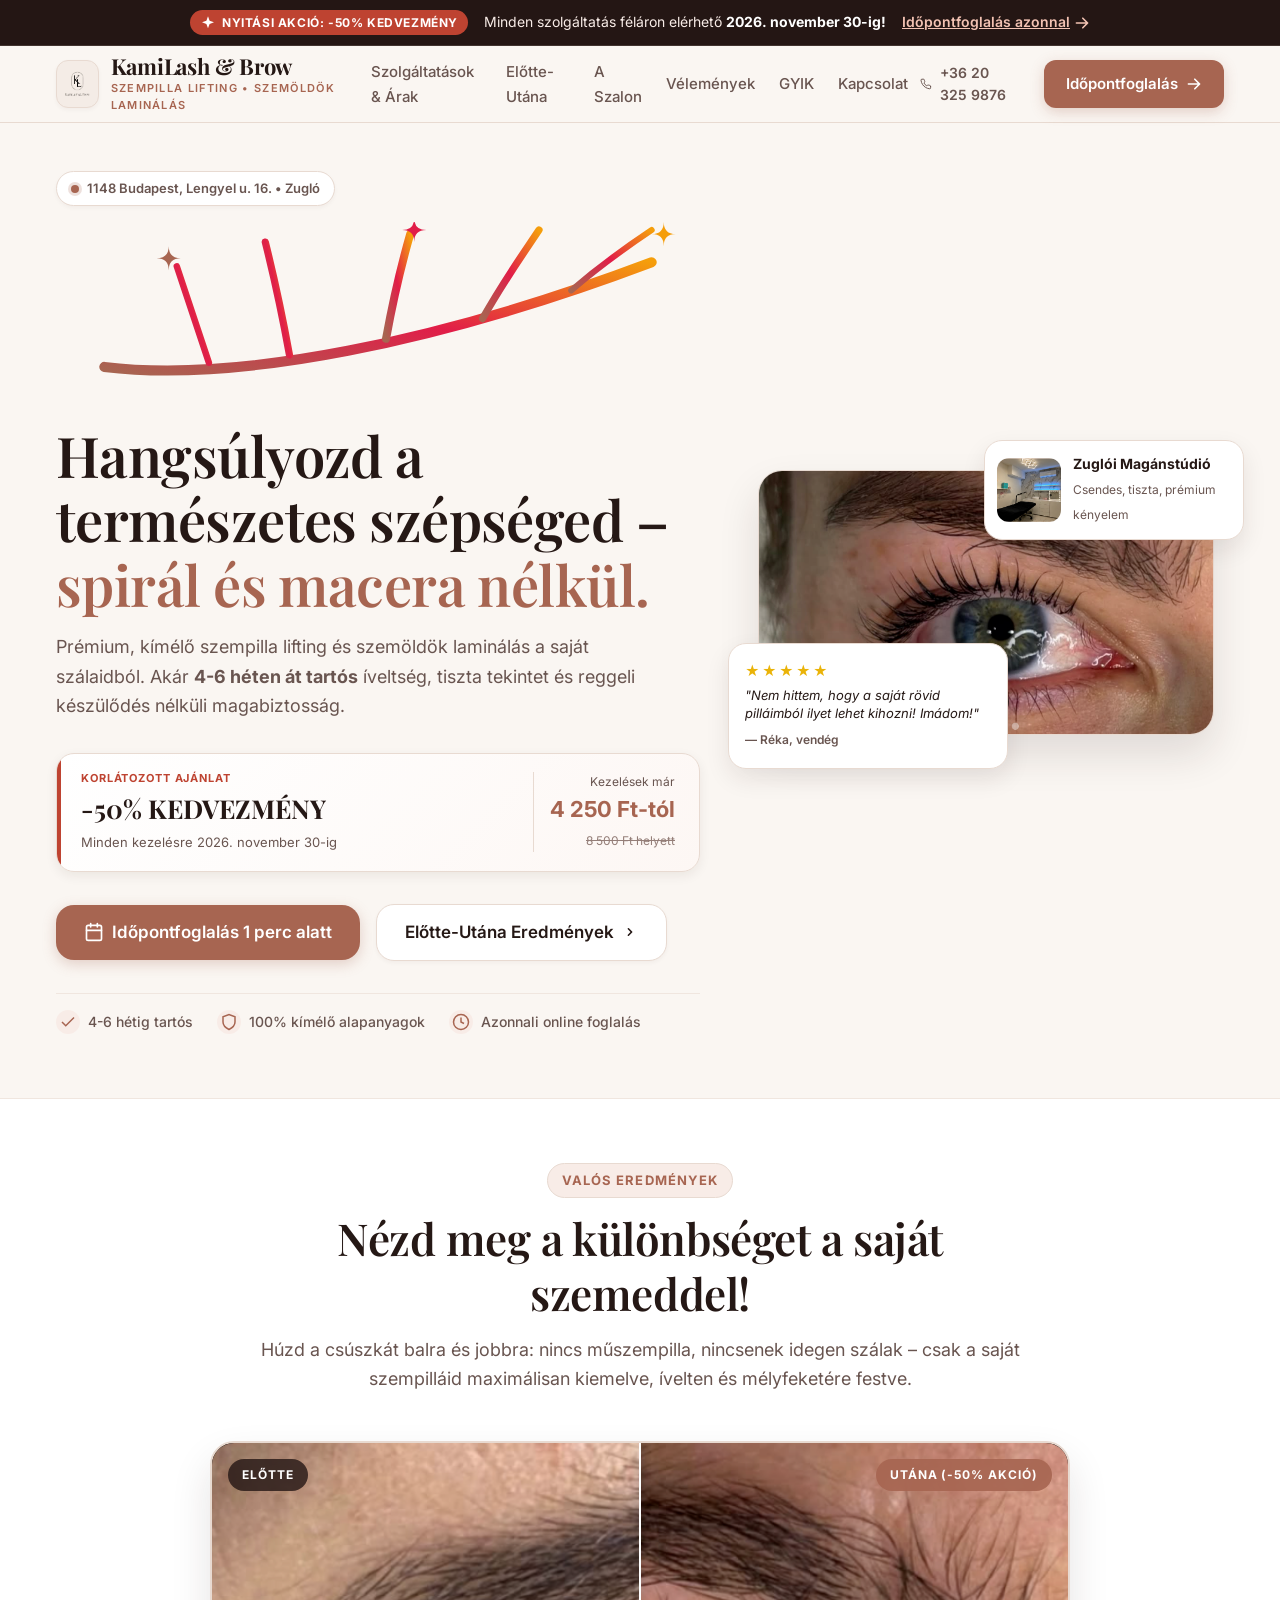
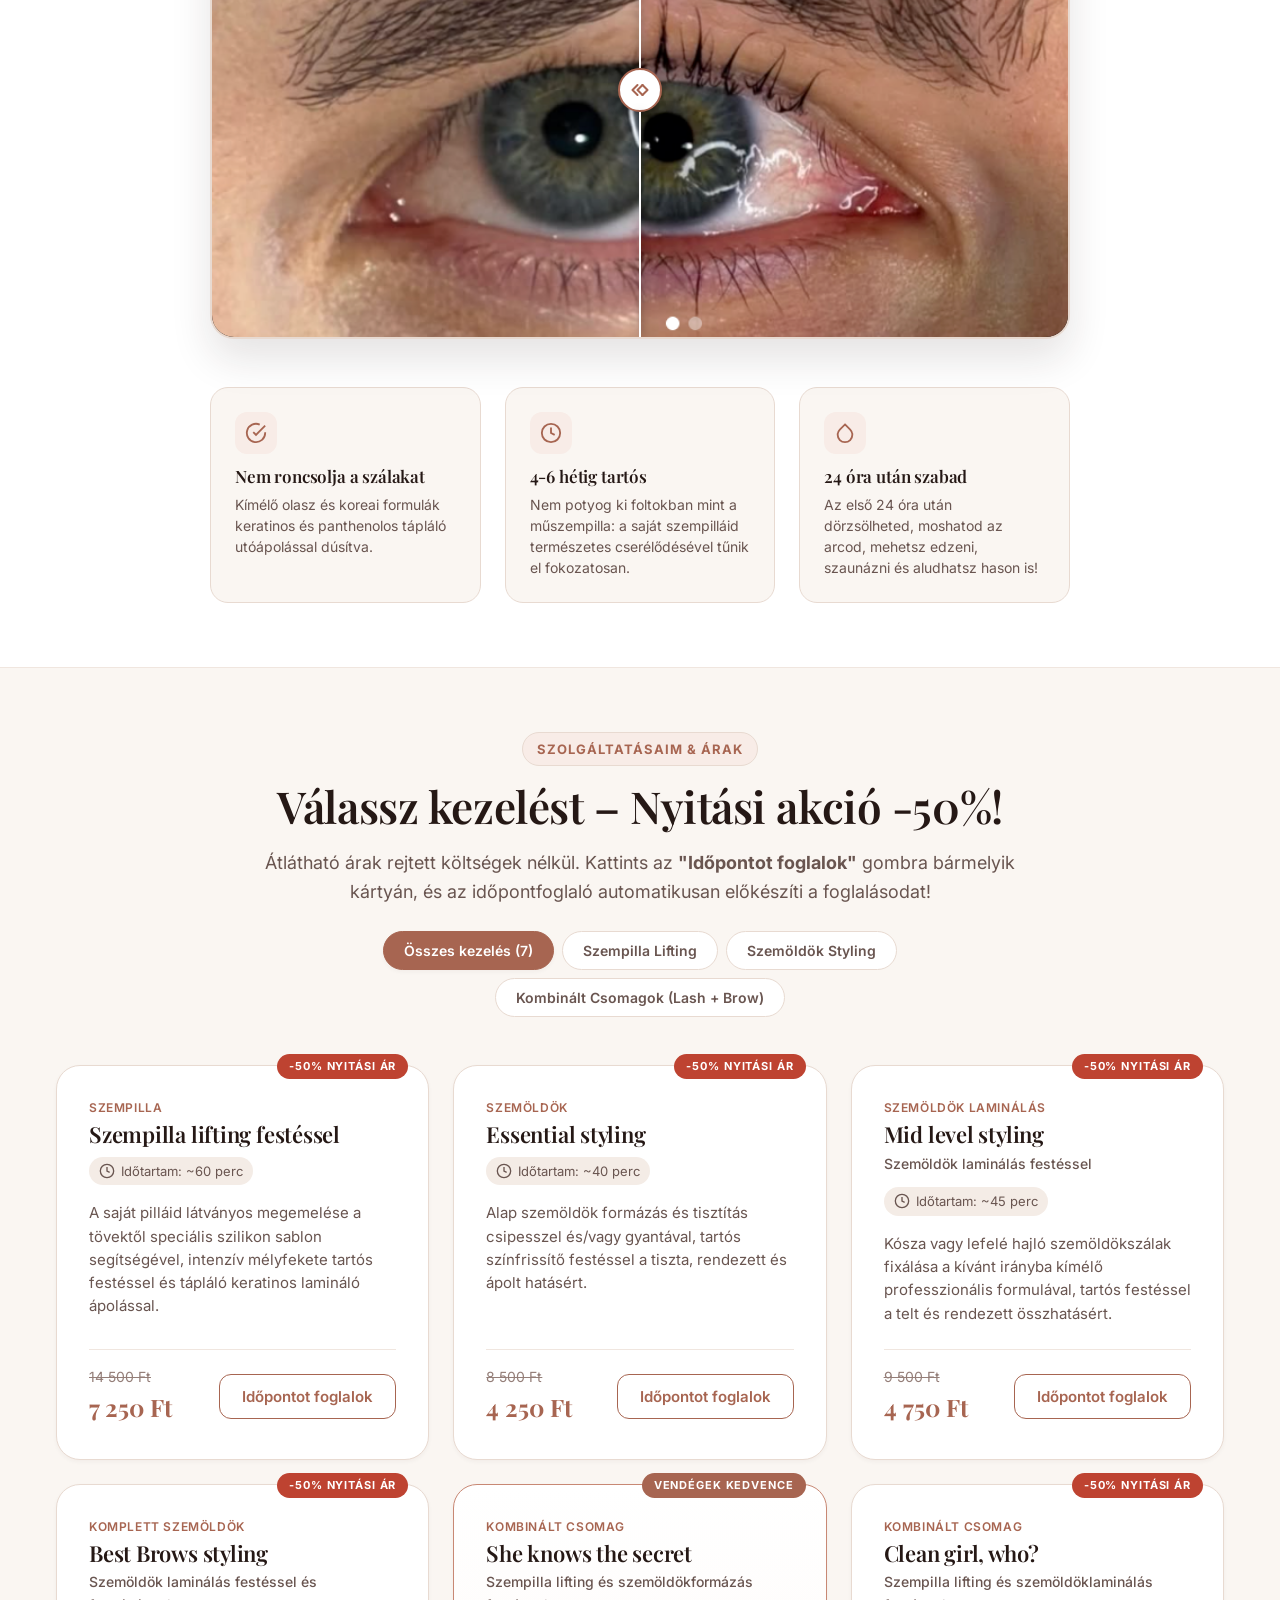
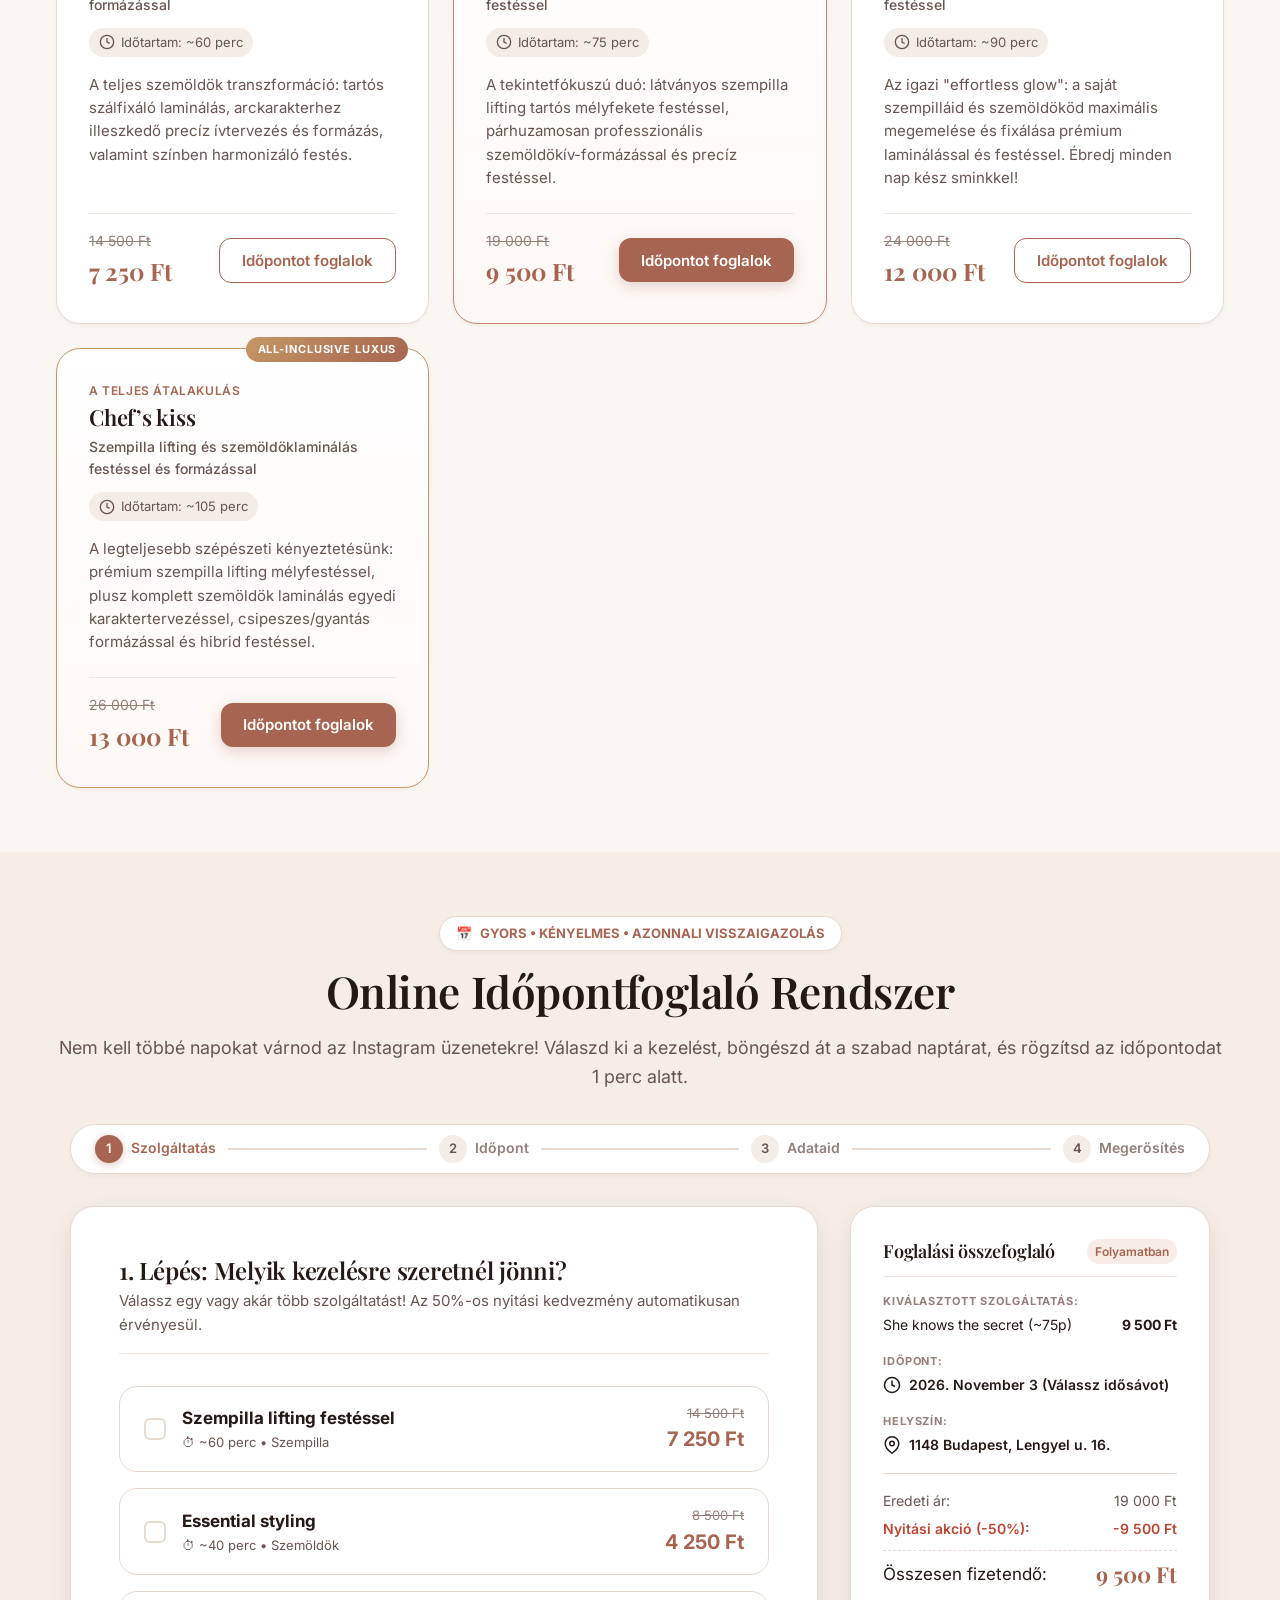
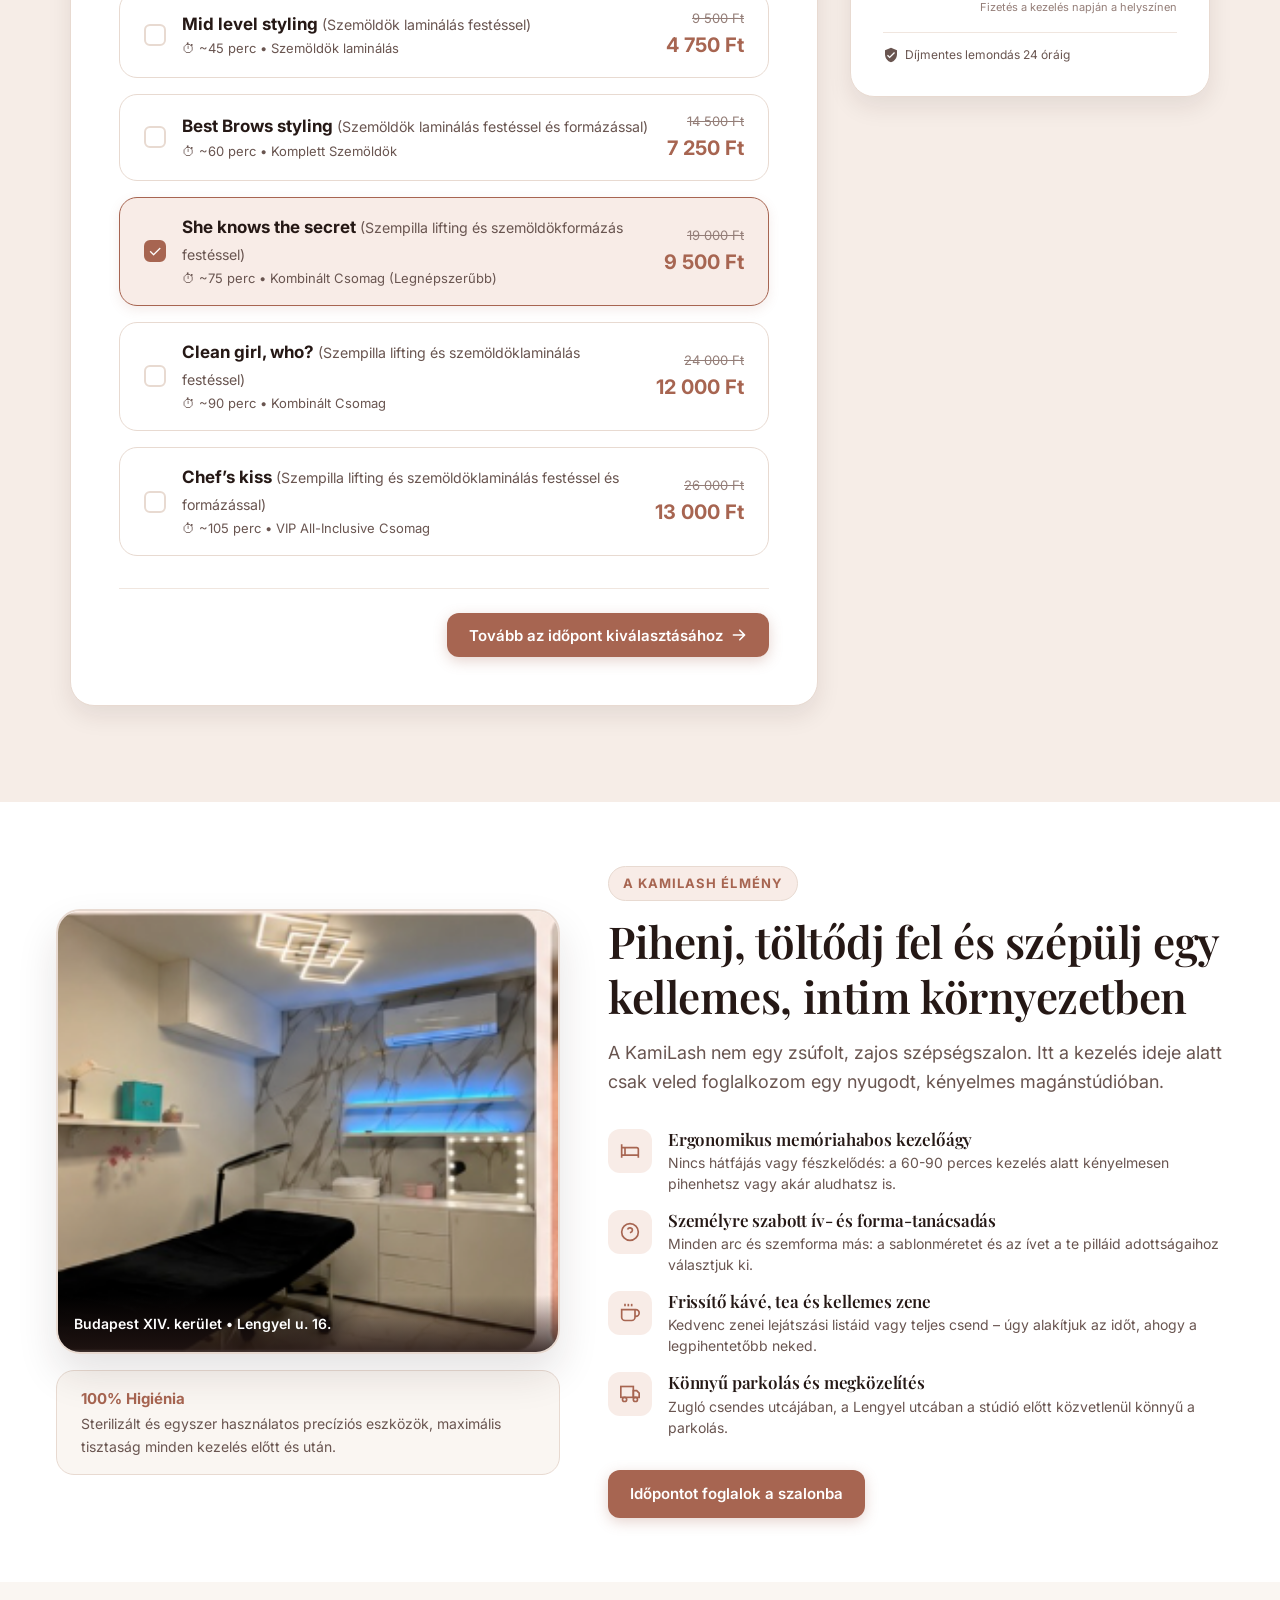
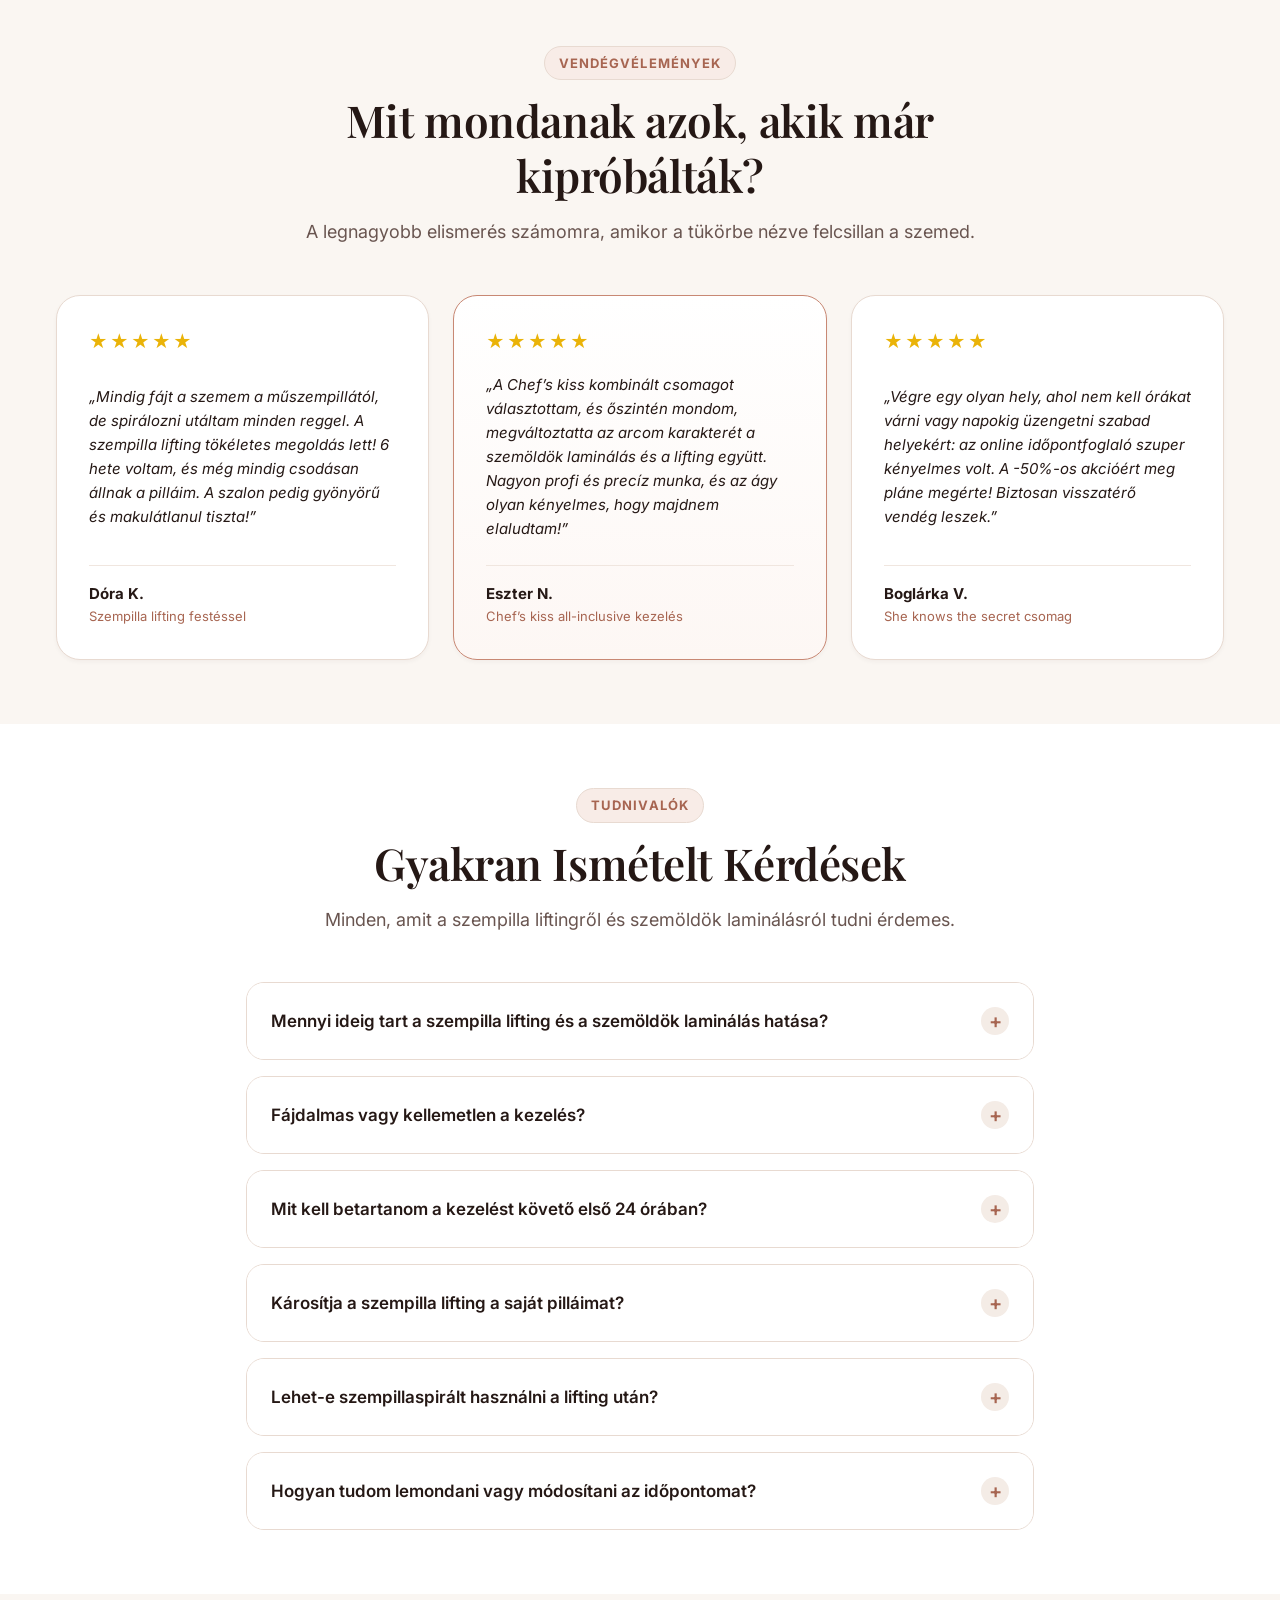
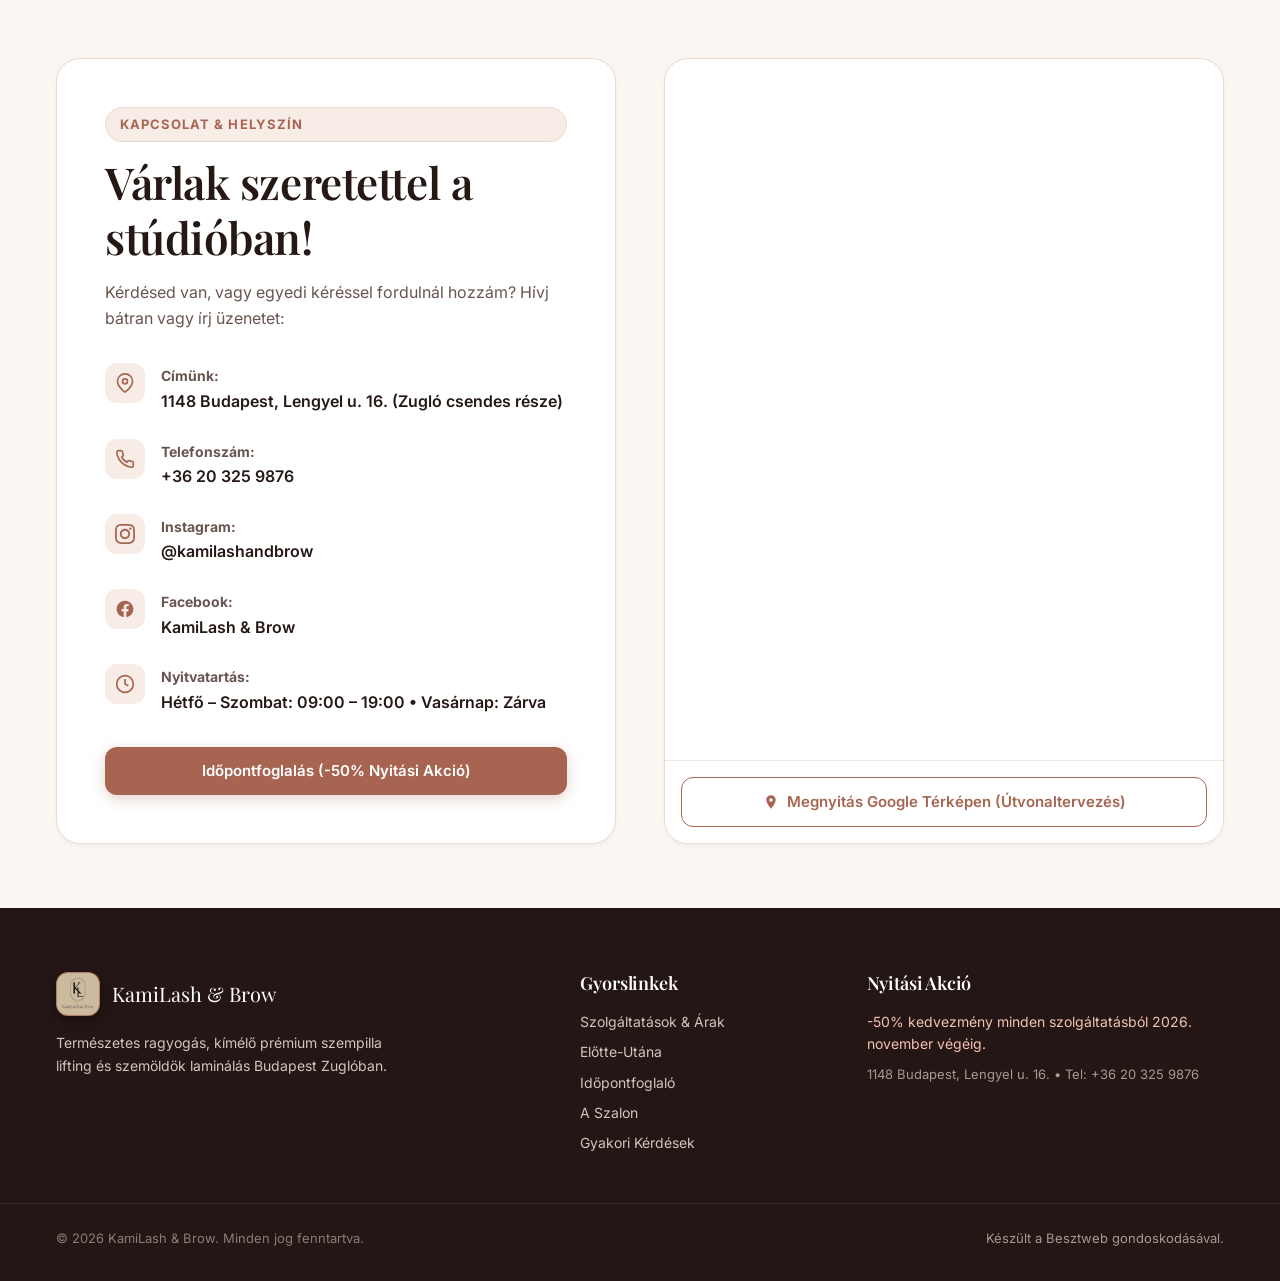
==== index.html @ 59b9cde0 "feat: add animated luxury hero graphic flourish and ambient mesh" ====
<!DOCTYPE html>
<html lang="hu">
<head>
  <meta charset="UTF-8">
  <meta name="viewport" content="width=device-width, initial-scale=1.0">
  <title>KamiLash & Brow | Prémium Szempilla Lifting & Szemöldök Laminálás Budapest Zugló</title>
  <meta name="description" content="Professzionális szempilla lifting és szemöldök laminálás Budapest 14. kerületében. Természetes ragyogás, 4-6 hétig tartós íveltség spirál nélkül. -50% Nyitási Akció november végéig! Foglalj időpontot online 1 perc alatt!">
  <meta name="keywords" content="szempilla lifting, szemöldök laminálás, szempilla festés, KamiLash, Budapest Zugló, 14 kerület szempilla, szempillás időpontfoglalás">
  <meta name="author" content="KamiLash & Brow">

  <!-- Open Graph / Facebook -->
  <meta property="og:type" content="website">
  <meta property="og:title" content="KamiLash & Brow | Prémium Szempilla Lifting & Szemöldök Laminálás">
  <meta property="og:description" content="Nyitási akció: -50% minden szolgáltatásból! Foglalj időpontot online egyszerűen, azonnali visszaigazolással.">
  <meta property="og:image" content="assets/images/logo.png">

  <!-- Favicon / Brand Icon -->
  <link rel="icon" type="image/png" href="assets/images/logo-transparent.png">
  <link rel="apple-touch-icon" href="assets/images/logo.png">

  <!-- Fonts: Playfair Display + Inter -->
  <link rel="preconnect" href="https://fonts.googleapis.com">
  <link rel="preconnect" href="https://fonts.gstatic.com" crossorigin>
  <link href="https://fonts.googleapis.com/css2?family=Inter:wght@300;400;500;600;700&family=Playfair+Display:ital,wght@0,400;0,500;0,600;0,700;1,400&display=swap" rel="stylesheet">

  <link rel="stylesheet" href="styles.css">

  <!-- Schema.org Structured Data for Local Beauty Business -->
  <script type="application/ld+json">
  {
    "@context": "https://schema.org",
    "@type": "BeautySalon",
    "name": "KamiLash & Brow",
    "image": "assets/images/flyer.png",
    "description": "Prémium szempilla lifting és szemöldök laminálás Budapest 14. kerületében.",
    "telephone": "+36203259876",
    "address": {
      "@type": "PostalAddress",
      "streetAddress": "Lengyel u. 16.",
      "addressLocality": "Budapest",
      "postalCode": "1148",
      "addressCountry": "HU"
    },
    "geo": {
      "@type": "GeoCoordinates",
      "latitude": 47.5085,
      "longitude": 19.1232
    },
    "openingHoursSpecification": [
      {
        "@type": "OpeningHoursSpecification",
        "dayOfWeek": ["Monday", "Tuesday", "Wednesday", "Thursday", "Friday", "Saturday"],
        "opens": "09:00",
        "closes": "19:00"
      }
    ],
    "priceRange": "4 250 Ft - 13 000 Ft"
  }
  </script>
</head>
<body>

  <!-- 1. Felső Figyelemfelkeltő Sáv (Announcement Bar) -->
  <aside class="announcement-bar" aria-label="Különleges ajánlat">
    <div class="container announcement-inner">
      <div class="announcement-badge">
        <svg class="sparkle-icon" viewBox="0 0 24 24" width="16" height="16" fill="currentColor" aria-hidden="true">
          <path d="M12 2L14.4 8.6L21 11L14.4 13.4L12 20L9.6 13.4L3 11L9.6 8.6L12 2Z" />
        </svg>
        <span>NYITÁSI AKCIÓ: -50% KEDVEZMÉNY</span>
      </div>
      <p class="announcement-text">
        Minden szolgáltatás féláron elérhető <strong>2026. november 30-ig!</strong>
      </p>
      <a href="#idopontfoglalas" class="announcement-link">
        Időpontfoglalás azonnal
        <svg class="arrow-icon" viewBox="0 0 20 20" width="16" height="16" fill="currentColor" aria-hidden="true">
          <path fill-rule="evenodd" d="M10.293 3.293a1 1 0 011.414 0l6 6a1 1 0 010 1.414l-6 6a1 1 0 01-1.414-1.414L14.586 11H3a1 1 0 110-2h11.586l-4.293-4.293a1 1 0 010-1.414z" clip-rule="evenodd"/>
        </svg>
      </a>
    </div>
  </aside>

  <!-- 2. Fejléc & Fő Navigáció -->
  <header class="site-header" id="header">
    <div class="container header-inner">
      <a href="#" class="brand-logo" aria-label="KamiLash & Brow Kezdőlap">
        <div class="logo-badge-frame" aria-hidden="true">
          <img src="assets/images/logo-transparent.png" alt="KamiLash & Brow embléma" class="brand-logo-img" width="48" height="48">
        </div>
        <div class="logo-text">
          <span class="brand-name">KamiLash & Brow</span>
          <span class="brand-tagline">SZEMPILLA LIFTING &bull; SZEMÖLDÖK LAMINÁLÁS</span>
        </div>
      </a>

      <!-- Asztali Navigáció -->
      <nav class="desktop-nav" aria-label="Fő navigáció">
        <ul class="nav-list">
          <li><a href="#szolgaltatasok" class="nav-link">Szolgáltatások & Árak</a></li>
          <li><a href="#elotte-utana" class="nav-link">Előtte-Utána</a></li>
          <li><a href="#elmenye" class="nav-link">A Szalon</a></li>
          <li><a href="#velemenyek" class="nav-link">Vélemények</a></li>
          <li><a href="#gyik" class="nav-link">GYIK</a></li>
          <li><a href="#kapcsolat" class="nav-link">Kapcsolat</a></li>
        </ul>
      </nav>

      <!-- Fejléc Gombok -->
      <div class="header-actions">
        <a href="tel:+36203259876" class="phone-quicklink" aria-label="Telefonos hívás: +36 20 325 9876">
          <svg viewBox="0 0 24 24" width="18" height="18" fill="none" stroke="currentColor" stroke-width="2" stroke-linecap="round" stroke-linejoin="round" aria-hidden="true">
            <path d="M22 16.92v3a2 2 0 0 1-2.18 2 19.79 19.79 0 0 1-8.63-3.07 19.5 19.5 0 0 1-6-6 19.79 19.79 0 0 1-3.07-8.67A2 2 0 0 1 4.11 2h3a2 2 0 0 1 2 1.72 12.84 12.84 0 0 0 .7 2.81 2 2 0 0 1-.45 2.11L8.09 9.91a16 16 0 0 0 6 6l1.27-1.27a2 2 0 0 1 2.11-.45 12.84 12.84 0 0 0 2.81.7A2 2 0 0 1 22 16.92z"/>
          </svg>
          <span class="phone-number">+36 20 325 9876</span>
        </a>
        <a href="#idopontfoglalas" class="btn btn-primary header-cta-btn">
          <span>Időpontfoglalás</span>
          <svg viewBox="0 0 20 20" width="16" height="16" fill="currentColor" aria-hidden="true">
            <path fill-rule="evenodd" d="M10.293 3.293a1 1 0 011.414 0l6 6a1 1 0 010 1.414l-6 6a1 1 0 01-1.414-1.414L14.586 11H3a1 1 0 110-2h11.586l-4.293-4.293a1 1 0 010-1.414z" clip-rule="evenodd"/>
          </svg>
        </a>
        <!-- Mobil Menü Gomb -->
        <button class="mobile-nav-toggle" id="mobileNavToggle" aria-label="Menü megnyitása" aria-expanded="false" aria-controls="mobileNavMenu">
          <span class="hamburger-bar"></span>
          <span class="hamburger-bar"></span>
          <span class="hamburger-bar"></span>
        </button>
      </div>
    </div>

    <!-- Mobil Navigációs Panel -->
    <div class="mobile-nav-drawer" id="mobileNavMenu" aria-hidden="true">
      <div class="mobile-nav-content">
        <ul class="mobile-nav-list">
          <li><a href="#szolgaltatasok" class="mobile-nav-link">Szolgáltatások & Árak</a></li>
          <li><a href="#elotte-utana" class="mobile-nav-link">Előtte-Utána Eredmények</a></li>
          <li><a href="#idopontfoglalas" class="mobile-nav-link highlight">Online Időpontfoglaló (-50%)</a></li>
          <li><a href="#elmenye" class="mobile-nav-link">A KamiLash Szalon</a></li>
          <li><a href="#velemenyek" class="mobile-nav-link">Vendégvélemények</a></li>
          <li><a href="#gyik" class="mobile-nav-link">Gyakori Kérdések</a></li>
          <li><a href="#kapcsolat" class="mobile-nav-link">Kapcsolat & Megközelítés</a></li>
        </ul>
        <div class="mobile-nav-footer">
          <a href="#idopontfoglalas" class="btn btn-primary btn-block">Időpontfoglalás Most (-50%)</a>
          <div class="mobile-contact-links">
            <a href="tel:+36203259876" class="contact-pill">
              <svg viewBox="0 0 24 24" width="16" height="16" fill="currentColor"><path d="M6.62 10.79a15.05 15.05 0 006.59 6.59l2.2-2.2a1 1 0 011.02-.24 11.72 11.72 0 003.68.59 1 1 0 011 1v3.5a1 1 0 01-1 1A17 17 0 013 4a1 1 0 011-1h3.5a1 1 0 011 1 11.72 11.72 0 00.59 3.68 1 1 0 01-.24 1.02l-2.23 2.09z"/></svg>
              +36 20 325 9876
            </a>
            <a href="https://instagram.com/kamilashandbrow" target="_blank" rel="noopener noreferrer" class="contact-pill">
              <svg viewBox="0 0 24 24" width="16" height="16" fill="currentColor"><path d="M12 2.163c3.204 0 3.584.012 4.85.07 3.252.148 4.771 1.691 4.919 4.919.058 1.265.069 1.645.069 4.849 0 3.205-.012 3.584-.069 4.849-.149 3.225-1.664 4.771-4.919 4.919-1.266.058-1.644.07-4.85.07-3.204 0-3.584-.012-4.849-.07-3.26-.149-4.771-1.699-4.919-4.92-.058-1.265-.07-1.644-.07-4.849 0-3.204.013-3.583.07-4.849.149-3.227 1.664-4.771 4.919-4.919 1.266-.057 1.645-.069 4.849-.069zm0-2.163c-3.259 0-3.667.014-4.947.072-4.358.2-6.78 2.618-6.98 6.98-.059 1.281-.073 1.689-.073 4.948 0 3.259.014 3.668.072 4.948.2 4.358 2.618 6.78 6.98 6.98 1.281.058 1.689.072 4.948.072 3.259 0 3.668-.014 4.948-.072 4.354-.2 6.782-2.618 6.979-6.98.059-1.28.073-1.689.073-4.948 0-3.259-.014-3.667-.072-4.947-.196-4.354-2.617-6.78-6.979-6.98-1.281-.059-1.69-.073-4.949-.073zm0 5.838c-3.403 0-6.162 2.759-6.162 6.162s2.759 6.163 6.162 6.163 6.162-2.759 6.162-6.163c0-3.403-2.759-6.162-6.162-6.162zm0 10.162c-2.209 0-4-1.79-4-4 0-2.209 1.791-4 4-4s4 1.791 4 4c0 2.21-1.791 4-4 4zm6.406-11.845c-.796 0-1.441.645-1.441 1.44s.645 1.44 1.441 1.44c.795 0 1.439-.645 1.439-1.44s-.644-1.44-1.439-1.44z"/></svg>
              @kamilashandbrow
            </a>
          </div>
        </div>
      </div>
    </div>
  </header>

  <main id="main-content">

    <!-- 3. Hero Szekció -->
    <section class="hero-section" id="hero">
      <!-- Finom luxus háttérfények és mesh aura -->
      <div class="hero-ambient-mesh" aria-hidden="true">
        <div class="ambient-orb ambient-orb-1"></div>
        <div class="ambient-orb ambient-orb-2"></div>
      </div>

      <div class="container hero-container">
        <div class="hero-grid">

          <!-- Bal oldali szöveges tartalom -->
          <div class="hero-copy">
            <div class="hero-top-row">
              <div class="hero-label-pill">
                <span class="pulse-dot"></span>
                <span>1148 Budapest, Lengyel u. 16. • Zugló</span>
              </div>
              <div class="hero-graphic-flourish" aria-hidden="true">
                <svg viewBox="0 0 160 48" class="hero-lash-svg" fill="none" xmlns="http://www.w3.org/2000/svg">
                  <!-- Íves szempillavonal gradienssel -->
                  <path class="lash-main-curve" d="M12 36 C 45 40, 95 30, 148 10" stroke="url(#lashGoldGrad)" stroke-width="2.5" stroke-linecap="round"/>
                  <!-- Finoman ívelődő szempilla szálak -->
                  <path class="lash-fiber f1" d="M38 35 C 35 26, 32 17, 30 11" stroke="url(#lashGoldGrad)" stroke-width="1.6" stroke-linecap="round"/>
                  <path class="lash-fiber f2" d="M58 33 C 56 22, 54 13, 52 5" stroke="url(#lashGoldGrad)" stroke-width="1.8" stroke-linecap="round"/>
                  <path class="lash-fiber f3" d="M82 29 C 84 18, 86 10, 88 3" stroke="url(#lashGoldGrad)" stroke-width="2" stroke-linecap="round"/>
                  <path class="lash-fiber f4" d="M106 24 C 111 15, 116 8, 120 2" stroke="url(#lashGoldGrad)" stroke-width="1.8" stroke-linecap="round"/>
                  <path class="lash-fiber f5" d="M128 17 C 135 11, 142 6, 148 2" stroke="url(#lashGoldGrad)" stroke-width="1.5" stroke-linecap="round"/>
                  <!-- Csillogó arany és rózsa ragyogás csillagok -->
                  <g class="sparkle-star s1">
                    <path d="M148 3 Q151 3 151 0 Q151 3 154 3 Q151 3 151 6 Q151 3 148 3Z" fill="#F59E0B"/>
                  </g>
                  <g class="sparkle-star s2">
                    <path d="M86 2 Q89 2 89 -1 Q89 2 92 2 Q89 2 89 5 Q89 2 86 2Z" fill="#E11D48"/>
                  </g>
                  <g class="sparkle-star s3">
                    <path d="M25 9 Q28 9 28 6 Q28 9 31 9 Q28 9 28 12 Q28 9 25 9Z" fill="#A76551"/>
                  </g>
                  <defs>
                    <linearGradient id="lashGoldGrad" x1="0%" y1="100%" x2="100%" y2="0%">
                      <stop offset="0%" stop-color="#A76551"/>
                      <stop offset="50%" stop-color="#E11D48"/>
                      <stop offset="100%" stop-color="#F59E0B"/>
                    </linearGradient>
                  </defs>
                </svg>
              </div>
            </div>

            <h1 class="hero-title">
              Hangsúlyozd a természetes szépséged – <span class="highlight-text">spirál és macera nélkül.</span>
            </h1>

            <p class="hero-lead">
              Prémium, kímélő szempilla lifting és szemöldök laminálás a saját szálaidból. Akár <strong>4-6 héten át tartós</strong> íveltség, tiszta tekintet és reggeli készülődés nélküli magabiztosság.
            </p>

            <!-- Nyitási akció banner kártya a Hero-ban -->
            <div class="hero-offer-card">
              <div class="offer-left">
                <span class="offer-tag">KORLÁTOZOTT AJÁNLAT</span>
                <span class="offer-discount">-50% KEDVEZMÉNY</span>
                <span class="offer-period">Minden kezelésre 2026. november 30-ig</span>
              </div>
              <div class="offer-right">
                <span class="offer-from">Kezelések már</span>
                <span class="offer-price">4 250 Ft-tól</span>
                <span class="offer-sub">8 500 Ft helyett</span>
              </div>
            </div>

            <!-- CTA gombok -->
            <div class="hero-cta-group">
              <a href="#idopontfoglalas" class="btn btn-primary btn-lg">
                <svg viewBox="0 0 24 24" width="20" height="20" fill="none" stroke="currentColor" stroke-width="2" stroke-linecap="round" stroke-linejoin="round" aria-hidden="true">
                  <rect x="3" y="4" width="18" height="18" rx="2" ry="2"/>
                  <line x1="16" y1="2" x2="16" y2="6"/>
                  <line x1="8" y1="2" x2="8" y2="6"/>
                  <line x1="3" y1="10" x2="21" y2="10"/>
                </svg>
                <span>Időpontfoglalás 1 perc alatt</span>
              </a>
              <a href="#elotte-utana" class="btn btn-secondary btn-lg">
                <span>Előtte-Utána Eredmények</span>
                <svg viewBox="0 0 20 20" width="16" height="16" fill="currentColor" aria-hidden="true">
                  <path fill-rule="evenodd" d="M7.293 14.707a1 1 0 010-1.414L10.586 10 7.293 6.707a1 1 0 011.414-1.414l4 4a1 1 0 010 1.414l-4 4a1 1 0 01-1.414 0z" clip-rule="evenodd"/>
                </svg>
              </a>
            </div>

            <!-- Bizalomerősítő Badge-ek -->
            <div class="hero-trust-row">
              <div class="trust-item">
                <div class="trust-icon" aria-hidden="true">
                  <svg viewBox="0 0 24 24" width="18" height="18" fill="none" stroke="currentColor" stroke-width="2"><polyline points="20 6 9 17 4 12"/></svg>
                </div>
                <span>4-6 hétig tartós</span>
              </div>
              <div class="trust-item">
                <div class="trust-icon" aria-hidden="true">
                  <svg viewBox="0 0 24 24" width="18" height="18" fill="none" stroke="currentColor" stroke-width="2"><path d="M12 22s8-4 8-10V5l-8-3-8 3v7c0 6 8 10 8 10z"/></svg>
                </div>
                <span>100% kímélő alapanyagok</span>
              </div>
              <div class="trust-item">
                <div class="trust-icon" aria-hidden="true">
                  <svg viewBox="0 0 24 24" width="18" height="18" fill="none" stroke="currentColor" stroke-width="2"><circle cx="12" cy="12" r="10"/><polyline points="12 6 12 12 16 14"/></svg>
                </div>
                <span>Azonnali online foglalás</span>
              </div>
            </div>
          </div>

          <!-- Jobb oldali Képkompozíció -->
          <div class="hero-visual">
            <div class="hero-card-stack">
              <!-- Fő Kiemelt Kép: Végeredmény -->
              <div class="hero-main-card">
                <img src="assets/images/lash-after-aligned.png" alt="Szempilla lifting és szemöldök formázás tartós végeredmény KamiLash szalonban" width="760" height="440" loading="eager" class="hero-img">
                <div class="hero-card-tag">
                  <span class="tag-dot"></span>
                  <span>Friss Szempilla Lifting & Festés</span>
                </div>
              </div>

              <!-- Lebegő Szalon fotó kártya -->
              <div class="hero-float-card hero-studio-card">
                <img src="assets/images/studio.png" alt="A KamiLash & Brow modern és kényelmes zuglói stúdiója" width="250" height="225" loading="lazy" class="studio-thumb">
                <div class="studio-caption">
                  <span class="caption-title">Zuglói Magánstúdió</span>
                  <span class="caption-sub">Csendes, tiszta, prémium kényelem</span>
                </div>
              </div>

              <!-- Lebegő Vendég Értékelés Kártya -->
              <div class="hero-float-card hero-review-card">
                <div class="review-stars" aria-label="5 csillagos értékelés">
                  ★★★★★
                </div>
                <p class="review-quote">"Nem hittem, hogy a saját rövid pilláimból ilyet lehet kihozni! Imádom!"</p>
                <span class="review-author">— Réka, vendég</span>
              </div>
            </div>
          </div>

        </div>
      </div>
    </section>

    <!-- 4. Interaktív Előtte / Utána Képslider -->
    <section class="section before-after-section" id="elotte-utana">
      <div class="container">
        <div class="section-header text-center">
          <span class="section-badge">VALÓS EREDMÉNYEK</span>
          <h2 class="section-title">Nézd meg a különbséget a saját szemeddel!</h2>
          <p class="section-lead">
            Húzd a csúszkát balra és jobbra: nincs műszempilla, nincsenek idegen szálak – csak a saját szempilláid maximálisan kiemelve, ívelten és mélyfeketére festve.
          </p>
        </div>

        <div class="comparison-wrapper">
          <div class="comparison-container" id="beforeAfterContainer" tabindex="0" role="region" aria-label="Előtte és utána szempilla összehasonlító csúszka">
            <!-- Utána kép (Alap kép) -->
            <img src="assets/images/lash-after-aligned.png" alt="Utána: ívelt, dús, festett szempillák a KamiLash lifting kezelés után" class="comparison-img after-img" width="760" height="440" loading="lazy">

            <!-- Előtte kép (Levágott réteg) -->
            <div class="comparison-overlay" id="comparisonOverlay">
              <img src="assets/images/lash-before.png" alt="Előtte: természetes, egyenes szempillák a kezelés előtt" class="comparison-img before-img" width="760" height="440" loading="lazy">
              <span class="slider-badge badge-before">ELŐTTE</span>
            </div>

            <!-- Utána felirat -->
            <span class="slider-badge badge-after">UTÁNA (-50% AKCIÓ)</span>

            <!-- Húzható Vonal & Kezelőgomb -->
            <div class="comparison-handle" id="comparisonHandle" aria-hidden="true">
              <div class="handle-line"></div>
              <div class="handle-button">
                <svg viewBox="0 0 24 24" width="20" height="20" fill="none" stroke="currentColor" stroke-width="2.5" stroke-linecap="round" stroke-linejoin="round">
                  <polyline points="15 18 9 12 15 6"></polyline>
                  <polyline points="9 18 3 12 9 6"></polyline>
                  <polyline points="15 18 21 12 15 6"></polyline>
                </svg>
              </div>
              <div class="handle-line"></div>
            </div>

            <!-- Hozzáférhető Tartomány Szabályzó (Screen reader & billentyűzet) -->
            <input type="range" min="0" max="100" value="50" class="sr-only-range" id="comparisonRange" aria-label="Szempilla lifting előtte és utána nézet aránya százalékban">
          </div>

          <!-- Kísérő információs kártyák a slider alatt -->
          <div class="comparison-features-grid">
            <div class="feature-box">
              <div class="feature-box-icon">
                <svg viewBox="0 0 24 24" width="22" height="22" fill="none" stroke="currentColor" stroke-width="2"><path d="M22 11.08V12a10 10 0 1 1-5.93-9.14"/><polyline points="22 4 12 14.01 9 11.01"/></svg>
              </div>
              <h3 class="feature-box-title">Nem roncsolja a szálakat</h3>
              <p class="feature-box-desc">Kímélő olasz és koreai formulák keratinos és panthenolos tápláló utóápolással dúsítva.</p>
            </div>

            <div class="feature-box">
              <div class="feature-box-icon">
                <svg viewBox="0 0 24 24" width="22" height="22" fill="none" stroke="currentColor" stroke-width="2"><circle cx="12" cy="12" r="10"/><path d="M12 6v6l4 2"/></svg>
              </div>
              <h3 class="feature-box-title">4-6 hétig tartós</h3>
              <p class="feature-box-desc">Nem potyog ki foltokban mint a műszempilla: a saját szempilláid természetes cserélődésével tűnik el fokozatosan.</p>
            </div>

            <div class="feature-box">
              <div class="feature-box-icon">
                <svg viewBox="0 0 24 24" width="22" height="22" fill="none" stroke="currentColor" stroke-width="2"><path d="M12 2.69l5.66 5.66a8 8 0 1 1-11.31 0z"/></svg>
              </div>
              <h3 class="feature-box-title">24 óra után szabad</h3>
              <p class="feature-box-desc">Az első 24 óra után dörzsölheted, moshatod az arcod, mehetsz edzeni, szaunázni és aludhatsz hason is!</p>
            </div>
          </div>
        </div>
      </div>
    </section>

    <!-- 5. Szolgáltatások & Árlista (Minden csomag a szórólapról) -->
    <section class="section services-section" id="szolgaltatasok">
      <div class="container">
        <div class="section-header text-center">
          <span class="section-badge">SZOLGÁLTATÁSAIM & ÁRAK</span>
          <h2 class="section-title">Válassz kezelést – Nyitási akció -50%!</h2>
          <p class="section-lead">
            Átlátható árak rejtett költségek nélkül. Kattints az <strong>"Időpontot foglalok"</strong> gombra bármelyik kártyán, és az időpontfoglaló automatikusan előkészíti a foglalásodat!
          </p>

          <!-- Kategória Szűrő Fülek -->
          <div class="category-tabs" role="tablist" aria-label="Szolgáltatás kategóriák">
            <button class="cat-tab active" data-category="all" role="tab" aria-selected="true">Összes kezelés (7)</button>
            <button class="cat-tab" data-category="lash" role="tab" aria-selected="false">Szempilla Lifting</button>
            <button class="cat-tab" data-category="brow" role="tab" aria-selected="false">Szemöldök Styling</button>
            <button class="cat-tab" data-category="combo" role="tab" aria-selected="false">Kombinált Csomagok (Lash + Brow)</button>
          </div>
        </div>

        <!-- Szolgáltatás Kártyák Rácsa -->
        <div class="services-grid" id="servicesGrid">

          <!-- 1. Szempilla lifting festéssel -->
          <article class="service-card" data-category="lash" data-id="lash-lifting">
            <div class="card-badge promo-badge">-50% NYITÁSI ÁR</div>
            <div class="card-header">
              <span class="service-category-tag">Szempilla</span>
              <h3 class="service-name">Szempilla lifting festéssel</h3>
              <p class="service-meta">
                <svg viewBox="0 0 24 24" width="16" height="16" fill="none" stroke="currentColor" stroke-width="2"><circle cx="12" cy="12" r="10"/><polyline points="12 6 12 12 16 14"/></svg>
                <span>Időtartam: ~60 perc</span>
              </p>
            </div>
            <p class="service-desc">
              A saját pilláid látványos megemelése a tövektől speciális szilikon sablon segítségével, intenzív mélyfekete tartós festéssel és tápláló keratinos lamináló ápolással.
            </p>
            <div class="card-price-row">
              <div class="price-block">
                <span class="price-original">14 500 Ft</span>
                <span class="price-current">7 250 Ft</span>
              </div>
              <button class="btn btn-outline btn-select-service" data-service-id="lash-lifting" data-service-name="Szempilla lifting festéssel" data-service-price="7250" data-service-duration="60">
                Időpontot foglalok
              </button>
            </div>
          </article>

          <!-- 2. Essential styling -->
          <article class="service-card" data-category="brow" data-id="essential-styling">
            <div class="card-badge promo-badge">-50% NYITÁSI ÁR</div>
            <div class="card-header">
              <span class="service-category-tag">Szemöldök</span>
              <h3 class="service-name">Essential styling</h3>
              <p class="service-meta">
                <svg viewBox="0 0 24 24" width="16" height="16" fill="none" stroke="currentColor" stroke-width="2"><circle cx="12" cy="12" r="10"/><polyline points="12 6 12 12 16 14"/></svg>
                <span>Időtartam: ~40 perc</span>
              </p>
            </div>
            <p class="service-desc">
              Alap szemöldök formázás és tisztítás csipesszel és/vagy gyantával, tartós színfrissítő festéssel a tiszta, rendezett és ápolt hatásért.
            </p>
            <div class="card-price-row">
              <div class="price-block">
                <span class="price-original">8 500 Ft</span>
                <span class="price-current">4 250 Ft</span>
              </div>
              <button class="btn btn-outline btn-select-service" data-service-id="essential-styling" data-service-name="Essential styling (Szemöldök)" data-service-price="4250" data-service-duration="40">
                Időpontot foglalok
              </button>
            </div>
          </article>

          <!-- 3. Mid level styling -->
          <article class="service-card" data-category="brow" data-id="mid-level-styling">
            <div class="card-badge promo-badge">-50% NYITÁSI ÁR</div>
            <div class="card-header">
              <span class="service-category-tag">Szemöldök laminálás</span>
              <h3 class="service-name">Mid level styling</h3>
              <p class="service-subtitle">Szemöldök laminálás festéssel</p>
              <p class="service-meta">
                <svg viewBox="0 0 24 24" width="16" height="16" fill="none" stroke="currentColor" stroke-width="2"><circle cx="12" cy="12" r="10"/><polyline points="12 6 12 12 16 14"/></svg>
                <span>Időtartam: ~45 perc</span>
              </p>
            </div>
            <p class="service-desc">
              Kósza vagy lefelé hajló szemöldökszálak fixálása a kívánt irányba kímélő professzionális formulával, tartós festéssel a telt és rendezett összhatásért.
            </p>
            <div class="card-price-row">
              <div class="price-block">
                <span class="price-original">9 500 Ft</span>
                <span class="price-current">4 750 Ft</span>
              </div>
              <button class="btn btn-outline btn-select-service" data-service-id="mid-level-styling" data-service-name="Mid level styling (Szemöldök laminálás festéssel)" data-service-price="4750" data-service-duration="45">
                Időpontot foglalok
              </button>
            </div>
          </article>

          <!-- 4. Best Brows styling -->
          <article class="service-card" data-category="brow" data-id="best-brows-styling">
            <div class="card-badge promo-badge">-50% NYITÁSI ÁR</div>
            <div class="card-header">
              <span class="service-category-tag">Komplett Szemöldök</span>
              <h3 class="service-name">Best Brows styling</h3>
              <p class="service-subtitle">Szemöldök laminálás festéssel és formázással</p>
              <p class="service-meta">
                <svg viewBox="0 0 24 24" width="16" height="16" fill="none" stroke="currentColor" stroke-width="2"><circle cx="12" cy="12" r="10"/><polyline points="12 6 12 12 16 14"/></svg>
                <span>Időtartam: ~60 perc</span>
              </p>
            </div>
            <p class="service-desc">
              A teljes szemöldök transzformáció: tartós szálfixáló laminálás, arckarakterhez illeszkedő precíz ívtervezés és formázás, valamint színben harmonizáló festés.
            </p>
            <div class="card-price-row">
              <div class="price-block">
                <span class="price-original">14 500 Ft</span>
                <span class="price-current">7 250 Ft</span>
              </div>
              <button class="btn btn-outline btn-select-service" data-service-id="best-brows-styling" data-service-name="Best Brows styling (Laminálás + Festés + Formázás)" data-service-price="7250" data-service-duration="60">
                Időpontot foglalok
              </button>
            </div>
          </article>

          <!-- 5. She knows the secret (Kombinált) -->
          <article class="service-card featured-service" data-category="combo" data-id="she-knows-the-secret">
            <div class="card-badge popular-badge">VENDÉGEK KEDVENCE</div>
            <div class="card-header">
              <span class="service-category-tag">Kombinált Csomag</span>
              <h3 class="service-name">She knows the secret</h3>
              <p class="service-subtitle">Szempilla lifting és szemöldökformázás festéssel</p>
              <p class="service-meta">
                <svg viewBox="0 0 24 24" width="16" height="16" fill="none" stroke="currentColor" stroke-width="2"><circle cx="12" cy="12" r="10"/><polyline points="12 6 12 12 16 14"/></svg>
                <span>Időtartam: ~75 perc</span>
              </p>
            </div>
            <p class="service-desc">
              A tekintetfókuszú duó: látványos szempilla lifting tartós mélyfekete festéssel, párhuzamosan professzionális szemöldökív-formázással és precíz festéssel.
            </p>
            <div class="card-price-row">
              <div class="price-block">
                <span class="price-original">19 000 Ft</span>
                <span class="price-current">9 500 Ft</span>
              </div>
              <button class="btn btn-primary btn-select-service" data-service-id="she-knows-the-secret" data-service-name="She knows the secret (Lifting + Szemöldökformázás festéssel)" data-service-price="9500" data-service-duration="75">
                Időpontot foglalok
              </button>
            </div>
          </article>

          <!-- 6. Clean girl, who? (Kombinált) -->
          <article class="service-card" data-category="combo" data-id="clean-girl-who">
            <div class="card-badge promo-badge">-50% NYITÁSI ÁR</div>
            <div class="card-header">
              <span class="service-category-tag">Kombinált Csomag</span>
              <h3 class="service-name">Clean girl, who?</h3>
              <p class="service-subtitle">Szempilla lifting és szemöldöklaminálás festéssel</p>
              <p class="service-meta">
                <svg viewBox="0 0 24 24" width="16" height="16" fill="none" stroke="currentColor" stroke-width="2"><circle cx="12" cy="12" r="10"/><polyline points="12 6 12 12 16 14"/></svg>
                <span>Időtartam: ~90 perc</span>
              </p>
            </div>
            <p class="service-desc">
              Az igazi "effortless glow": a saját szempilláid és szemöldököd maximális megemelése és fixálása prémium laminálással és festéssel. Ébredj minden nap kész sminkkel!
            </p>
            <div class="card-price-row">
              <div class="price-block">
                <span class="price-original">24 000 Ft</span>
                <span class="price-current">12 000 Ft</span>
              </div>
              <button class="btn btn-outline btn-select-service" data-service-id="clean-girl-who" data-service-name="Clean girl, who? (Lifting + Laminálás festéssel)" data-service-price="12000" data-service-duration="90">
                Időpontot foglalok
              </button>
            </div>
          </article>

          <!-- 7. Chef's kiss (All-Inclusive VIP) -->
          <article class="service-card featured-service vip-service" data-category="combo" data-id="chefs-kiss">
            <div class="card-badge vip-badge">ALL-INCLUSIVE LUXUS</div>
            <div class="card-header">
              <span class="service-category-tag">A Teljes Átalakulás</span>
              <h3 class="service-name">Chef’s kiss</h3>
              <p class="service-subtitle">Szempilla lifting és szemöldöklaminálás festéssel és formázással</p>
              <p class="service-meta">
                <svg viewBox="0 0 24 24" width="16" height="16" fill="none" stroke="currentColor" stroke-width="2"><circle cx="12" cy="12" r="10"/><polyline points="12 6 12 12 16 14"/></svg>
                <span>Időtartam: ~105 perc</span>
              </p>
            </div>
            <p class="service-desc">
              A legteljesebb szépészeti kényeztetésünk: prémium szempilla lifting mélyfestéssel, plusz komplett szemöldök laminálás egyedi karaktertervezéssel, csipeszes/gyantás formázással és hibrid festéssel.
            </p>
            <div class="card-price-row">
              <div class="price-block">
                <span class="price-original">26 000 Ft</span>
                <span class="price-current">13 000 Ft</span>
              </div>
              <button class="btn btn-primary btn-select-service" data-service-id="chefs-kiss" data-service-name="Chef’s kiss (Minden egyben: Lifting + Laminálás + Formázás + Festés)" data-service-price="13000" data-service-duration="105">
                Időpontot foglalok
              </button>
            </div>
          </article>

        </div>
      </div>
    </section>

    <!-- 6. A KIEMELT FŐ RÉSZ: AZ INTERAKTÍV IDŐPONTFOGLALÓ RENDSZER -->
    <section class="section booking-section" id="idopontfoglalas">
      <div class="container">
        <div class="booking-header text-center">
          <div class="booking-badge">
            <span class="badge-icon">📅</span>
            <span>GYORS &bull; KÉNYELMES &bull; AZONNALI VISSZAIGAZOLÁS</span>
          </div>
          <h2 class="section-title">Online Időpontfoglaló Rendszer</h2>
          <p class="section-lead">
            Nem kell többé napokat várnod az Instagram üzenetekre! Válaszd ki a kezelést, böngészd át a szabad naptárat, és rögzítsd az időpontodat 1 perc alatt.
          </p>
        </div>

        <div class="booking-wizard-wrapper">
          <!-- Wizard Lépésszámláló és Előrehaladás -->
          <div class="wizard-steps-nav" aria-label="Időpontfoglalási folyamat">
            <div class="step-nav-item active" data-step="1">
              <span class="step-num">1</span>
              <span class="step-text">Szolgáltatás</span>
            </div>
            <div class="step-divider"></div>
            <div class="step-nav-item" data-step="2">
              <span class="step-num">2</span>
              <span class="step-text">Időpont</span>
            </div>
            <div class="step-divider"></div>
            <div class="step-nav-item" data-step="3">
              <span class="step-num">3</span>
              <span class="step-text">Adataid</span>
            </div>
            <div class="step-divider"></div>
            <div class="step-nav-item" data-step="4">
              <span class="step-num">4</span>
              <span class="step-text">Megerősítés</span>
            </div>
          </div>

          <div class="booking-grid">

            <!-- Bal / Fő Wizard Terület -->
            <div class="wizard-main-card">

              <!-- LÉPÉS 1: Szolgáltatás Választó -->
              <div class="wizard-step active" id="wizardStep1" data-step="1">
                <div class="step-heading">
                  <h3 class="step-title">1. Lépés: Melyik kezelésre szeretnél jönni?</h3>
                  <p class="step-subtitle">Válassz egy vagy akár több szolgáltatást! Az 50%-os nyitási kedvezmény automatikusan érvényesül.</p>
                </div>

                <div class="wizard-services-list" id="wizardServicesList">
                  <!-- JS dinamikusan generálja a jelölhető kártyákat a 7 szolgáltatás alapján -->
                </div>

                <div class="step-actions">
                  <button type="button" class="btn btn-primary btn-next-step" id="btnStep1Next" disabled>
                    <span>Tovább az időpont kiválasztásához</span>
                    <svg viewBox="0 0 20 20" width="16" height="16" fill="currentColor"><path fill-rule="evenodd" d="M10.293 3.293a1 1 0 011.414 0l6 6a1 1 0 010 1.414l-6 6a1 1 0 01-1.414-1.414L14.586 11H3a1 1 0 110-2h11.586l-4.293-4.293a1 1 0 010-1.414z" clip-rule="evenodd"/></svg>
                  </button>
                </div>
              </div>

              <!-- LÉPÉS 2: Naptár és Szabad Időpontok -->
              <div class="wizard-step" id="wizardStep2" data-step="2">
                <div class="step-heading">
                  <h3 class="step-title">2. Lépés: Válassz napot és időpontot!</h3>
                  <p class="step-subtitle">Kattints egy szabad napra a naptárban, majd válaszd ki a neked ideális idősávot.</p>
                </div>

                <div class="calendar-and-slots-layout">
                  <!-- Interaktív Havi Naptár -->
                  <div class="calendar-widget">
                    <div class="calendar-header">
                      <button type="button" class="cal-nav-btn" id="calPrevMonth" aria-label="Előző hónap">
                        <svg viewBox="0 0 24 24" width="18" height="18" fill="none" stroke="currentColor" stroke-width="2"><polyline points="15 18 9 12 15 6"/></svg>
                      </button>
                      <h4 class="calendar-month-label" id="calCurrentMonth">2026. November</h4>
                      <button type="button" class="cal-nav-btn" id="calNextMonth" aria-label="Következő hónap">
                        <svg viewBox="0 0 24 24" width="18" height="18" fill="none" stroke="currentColor" stroke-width="2"><polyline points="9 18 15 12 9 6"/></svg>
                      </button>
                    </div>

                    <div class="calendar-weekdays" aria-hidden="true">
                      <span>H</span><span>K</span><span>Sze</span><span>Cs</span><span>P</span><span>Szo</span><span>V</span>
                    </div>

                    <div class="calendar-days-grid" id="calendarDaysGrid">
                      <!-- JS generálja a naptári napokat -->
                    </div>

                    <div class="calendar-legend">
                      <span class="legend-item"><span class="legend-dot dot-available"></span> Szabad nap</span>
                      <span class="legend-item"><span class="legend-dot dot-selected"></span> Kiválasztott</span>
                      <span class="legend-item"><span class="legend-dot dot-closed"></span> Zárva / Betelt</span>
                    </div>
                  </div>

                  <!-- Szabad Idősávok Választója az adott napra -->
                  <div class="slots-widget">
                    <div class="slots-header">
                      <h4 class="slots-selected-day-title" id="slotsDayTitle">Válassz egy napot!</h4>
                      <span class="slots-availability-badge" id="slotsBadge">Szabad helyek betöltése...</span>
                    </div>

                    <div class="time-periods-container" id="timeSlotsContainer">
                      <!-- JS tölti be az idősávokat -->
                    </div>
                  </div>
                </div>

                <div class="step-actions split-actions">
                  <button type="button" class="btn btn-secondary btn-prev-step" id="btnStep2Back">
                    <svg viewBox="0 0 20 20" width="16" height="16" fill="currentColor"><path fill-rule="evenodd" d="M9.707 16.707a1 1 0 01-1.414 0l-6-6a1 1 0 010-1.414l6-6a1 1 0 011.414 1.414L4.414 11H17a1 1 0 110 2H4.414l4.293 4.293a1 1 0 010 1.414z" clip-rule="evenodd"/></svg>
                    <span>Vissza a kezelésekhez</span>
                  </button>
                  <button type="button" class="btn btn-primary btn-next-step" id="btnStep2Next" disabled>
                    <span>Tovább az adatokhoz</span>
                    <svg viewBox="0 0 20 20" width="16" height="16" fill="currentColor"><path fill-rule="evenodd" d="M10.293 3.293a1 1 0 011.414 0l6 6a1 1 0 010 1.414l-6 6a1 1 0 01-1.414-1.414L14.586 11H3a1 1 0 110-2h11.586l-4.293-4.293a1 1 0 010-1.414z" clip-rule="evenodd"/></svg>
                  </button>
                </div>
              </div>

              <!-- LÉPÉS 3: Vendég Adatok & Preferenciák -->
              <div class="wizard-step" id="wizardStep3" data-step="3">
                <div class="step-heading">
                  <h3 class="step-title">3. Lépés: Kinek a nevére rögzíthetem az időpontot?</h3>
                  <p class="step-subtitle">Az adataidat bizalmasan kezeljük, kizárólag a foglalás visszaigazolására és az emlékeztetőhöz használjuk.</p>
                </div>

                <form id="bookingGuestForm" class="guest-details-form" novalidate>
                  <div class="form-row">
                    <div class="form-group">
                      <label for="guestName" class="form-label">Teljes neved <span class="required">*</span></label>
                      <input type="text" id="guestName" class="form-input" placeholder="pl. Kovács Anna" required autocomplete="name">
                      <span class="field-error" id="errorGuestName">Kérlek add meg a neved!</span>
                    </div>

                    <div class="form-group">
                      <label for="guestPhone" class="form-label">Telefonszámod <span class="required">*</span></label>
                      <input type="tel" id="guestPhone" class="form-input" placeholder="+36 20 123 4567" required autocomplete="tel">
                      <span class="field-hint">Erre küldjük az ingyenes SMS emlékeztetőt</span>
                      <span class="field-error" id="errorGuestPhone">Kérlek érvényes telefonszámot adj meg!</span>
                    </div>
                  </div>

                  <div class="form-row">
                    <div class="form-group">
                      <label for="guestEmail" class="form-label">Email címed <span class="required">*</span></label>
                      <input type="email" id="guestEmail" class="form-input" placeholder="anna@pelda.hu" required autocomplete="email">
                      <span class="field-hint">Ide küldjük az azonnali naptár-meghívót és visszaigazolást</span>
                      <span class="field-error" id="errorGuestEmail">Kérlek érvényes email címet adj meg!</span>
                    </div>

                    <div class="form-group">
                      <label class="form-label">Jártál már nálam vagy korábban liftingen?</label>
                      <div class="radio-pill-group">
                        <label class="radio-pill-label">
                          <input type="radio" name="guestExperience" value="first-time" checked>
                          <span>Első alkalom</span>
                        </label>
                        <label class="radio-pill-label">
                          <input type="radio" name="guestExperience" value="returning">
                          <span>Visszatérő vendég</span>
                        </label>
                      </div>
                    </div>
                  </div>

                  <!-- Kontaktlencse / Érzékenység ellenőrzés -->
                  <div class="form-group preference-box">
                    <label class="checkbox-container">
                      <input type="checkbox" id="checkContactLenses">
                      <span class="checkmark"></span>
                      <span class="checkbox-text">
                        <strong>Viselsz kontaktlencsét vagy hajlamos vagy szemérzékenységre?</strong>
                        <small>Semmi gond! Kérlek hozz magaddal lencsetartót a kezelésre, vagy érkezz szemüvegben.</small>
                      </span>
                    </label>
                  </div>

                  <div class="form-group">
                    <label for="guestNotes" class="form-label">Megjegyzés a stylistnak (opcionális)</label>
                    <textarea id="guestNotes" class="form-textarea" rows="3" placeholder="Bármilyen egyedi kérés, kérdés vagy korábbi kezelési tapasztalat..."></textarea>
                  </div>

                  <div class="form-group terms-box">
                    <label class="checkbox-container">
                      <input type="checkbox" id="checkTerms" required checked>
                      <span class="checkmark"></span>
                      <span class="checkbox-text">
                        Elfogadom a házirendet és tudomásul veszem, hogy az időpont <strong>díjmentesen lemondható</strong> vagy módosítható legkésőbb 24 órával az érkezés előtt.
                      </span>
                    </label>
                    <span class="field-error" id="errorTerms">A foglaláshoz kérlek fogadd el a házirendet!</span>
                  </div>
                </form>

                <div class="step-actions split-actions">
                  <button type="button" class="btn btn-secondary btn-prev-step" id="btnStep3Back">
                    <svg viewBox="0 0 20 20" width="16" height="16" fill="currentColor"><path fill-rule="evenodd" d="M9.707 16.707a1 1 0 01-1.414 0l-6-6a1 1 0 010-1.414l6-6a1 1 0 011.414 1.414L4.414 11H17a1 1 0 110 2H4.414l4.293 4.293a1 1 0 010 1.414z" clip-rule="evenodd"/></svg>
                    <span>Vissza a naptárhoz</span>
                  </button>
                  <button type="button" class="btn btn-primary btn-next-step" id="btnStep3Next">
                    <span>Áttekintés & Véglegesítés</span>
                    <svg viewBox="0 0 20 20" width="16" height="16" fill="currentColor"><path fill-rule="evenodd" d="M10.293 3.293a1 1 0 011.414 0l6 6a1 1 0 010 1.414l-6 6a1 1 0 01-1.414-1.414L14.586 11H3a1 1 0 110-2h11.586l-4.293-4.293a1 1 0 010-1.414z" clip-rule="evenodd"/></svg>
                  </button>
                </div>
              </div>

              <!-- LÉPÉS 4: Összegzés & Megerősítés / Véglegesítés -->
              <div class="wizard-step" id="wizardStep4" data-step="4">
                <div class="step-heading">
                  <h3 class="step-title">4. Lépés: Időpontod áttekintése és megerősítése</h3>
                  <p class="step-subtitle">Kérlek ellenőrizd az adataidat, majd kattints a "Foglalás megerősítése" gombra!</p>
                </div>

                <div class="review-ticket-card">
                  <div class="ticket-header">
                    <div class="ticket-brand">
                      <img src="assets/images/logo.png" alt="KamiLash & Brow" class="ticket-logo-img" width="42" height="42">
                      <div>
                        <h4 class="ticket-title">KamiLash & Brow Stúdió</h4>
                        <span class="ticket-address">1148 Budapest, Lengyel u. 16. (Zugló)</span>
                      </div>
                    </div>
                    <span class="ticket-badge">-50% AKCIÓ</span>
                  </div>

                  <div class="ticket-body">
                    <div class="ticket-row">
                      <span class="ticket-label">Választott kezelés:</span>
                      <strong class="ticket-value" id="reviewServiceName">-</strong>
                    </div>
                    <div class="ticket-row">
                      <span class="ticket-label">Várható időtartam:</span>
                      <span class="ticket-value" id="reviewDuration">-</span>
                    </div>
                    <div class="ticket-row">
                      <span class="ticket-label">Lefoglalt időpont:</span>
                      <strong class="ticket-value highlight" id="reviewDateTime">-</strong>
                    </div>
                    <div class="ticket-row">
                      <span class="ticket-label">Vendég neve:</span>
                      <span class="ticket-value" id="reviewName">-</span>
                    </div>
                    <div class="ticket-row">
                      <span class="ticket-label">Elérhetőség:</span>
                      <span class="ticket-value" id="reviewContact">-</span>
                    </div>
                    <div class="ticket-row total-row">
                      <div>
                        <span class="ticket-label">Fizetendő a helyszínen:</span>
                        <small class="ticket-discount-note">(50% kedvezmény érvényesítve)</small>
                      </div>
                      <div class="ticket-price-box">
                        <span class="price-strikethrough" id="reviewOriginalPrice">-</span>
                        <strong class="total-price" id="reviewFinalPrice">-</strong>
                      </div>
                    </div>
                  </div>

                  <div class="ticket-guarantee">
                    <svg viewBox="0 0 24 24" width="18" height="18" fill="none" stroke="currentColor" stroke-width="2"><path d="M12 22s8-4 8-10V5l-8-3-8 3v7c0 6 8 10 8 10z"/></svg>
                    <span>Fizetés a kezelés után a szalonban készpénzzel, azonnali átutalással vagy bankkártyával.</span>
                  </div>
                </div>

                <div class="step-actions split-actions">
                  <button type="button" class="btn btn-secondary btn-prev-step" id="btnStep4Back">
                    <svg viewBox="0 0 20 20" width="16" height="16" fill="currentColor"><path fill-rule="evenodd" d="M9.707 16.707a1 1 0 01-1.414 0l-6-6a1 1 0 010-1.414l6-6a1 1 0 011.414 1.414L4.414 11H17a1 1 0 110 2H4.414l4.293 4.293a1 1 0 010 1.414z" clip-rule="evenodd"/></svg>
                    <span>Módosítás</span>
                  </button>
                  <button type="button" class="btn btn-primary btn-confirm-booking" id="btnConfirmBooking">
                    <span class="btn-spinner" id="bookingSpinner" hidden></span>
                    <span id="btnConfirmText">Foglalás megerősítése most</span>
                    <svg viewBox="0 0 24 24" width="18" height="18" fill="none" stroke="currentColor" stroke-width="2"><polyline points="20 6 9 17 4 12"/></svg>
                  </button>
                </div>
              </div>

              <!-- SIKERES FOGLALÁS NÉZET (Success Confirmation Screen) -->
              <div class="wizard-step" id="wizardSuccessStep" hidden>
                <div class="success-card">
                  <div class="success-icon-wrapper">
                    <svg viewBox="0 0 24 24" width="48" height="48" fill="none" stroke="currentColor" stroke-width="3" stroke-linecap="round" stroke-linejoin="round">
                      <polyline points="20 6 9 17 4 12"></polyline>
                    </svg>
                  </div>

                  <h3 class="success-title">Köszönöm a foglalásod!</h3>
                  <p class="success-subtitle">
                    Az időpontodat sikeresen rögzítettem. Szeretettel várlak a KamiLash & Brow stúdióban!
                  </p>

                  <div class="booking-code-pill">
                    <span>Foglalási azonosító:</span>
                    <strong id="successBookingCode">#KL-7824</strong>
                  </div>

                  <div class="success-details-card">
                    <div class="details-grid">
                      <div class="detail-box">
                        <span class="detail-label">Időpont</span>
                        <strong class="detail-val" id="successDateVal">-</strong>
                      </div>
                      <div class="detail-box">
                        <span class="detail-label">Kezelés</span>
                        <strong class="detail-val" id="successServiceVal">-</strong>
                      </div>
                      <div class="detail-box">
                        <span class="detail-label">Fizetendő helyszínen</span>
                        <strong class="detail-val text-brand" id="successPriceVal">-</strong>
                      </div>
                      <div class="detail-box">
                        <span class="detail-label">Helyszín</span>
                        <strong class="detail-val">1148 Bp., Lengyel u. 16.</strong>
                      </div>
                    </div>
                  </div>

                  <!-- Naptár hozzáadás & Útvonaltervezés Gombok -->
                  <div class="success-action-buttons">
                    <a href="#" id="btnAddToGoogleCal" target="_blank" rel="noopener noreferrer" class="btn btn-outline btn-cal">
                      <svg viewBox="0 0 24 24" width="18" height="18" fill="currentColor"><path d="M19 4h-1V2h-2v2H8V2H6v2H5c-1.11 0-1.99.9-1.99 2L3 20c0 1.1.89 2 2 2h14c1.1 0 2-.9 2-2V6c0-1.1-.9-2-2-2zm0 16H5V10h14v10zm0-12H5V6h14v2zm-7 5h5v5h-5z"/></svg>
                      <span>Hozzáadás Google Naptárhoz</span>
                    </a>
                    <button type="button" id="btnDownloadIcs" class="btn btn-outline btn-cal">
                      <svg viewBox="0 0 24 24" width="18" height="18" fill="none" stroke="currentColor" stroke-width="2"><path d="M21 15v4a2 2 0 0 1-2 2H5a2 2 0 0 1-2-2v-4"/><polyline points="7 10 12 15 17 10"/><line x1="12" y1="15" x2="12" y2="3"/></svg>
                      <span>Apple / Outlook Naptár (.ics)</span>
                    </button>
                    <a href="https://maps.google.com/?q=1148+Budapest+Lengyel+utca+16" target="_blank" rel="noopener noreferrer" class="btn btn-secondary">
                      <svg viewBox="0 0 24 24" width="18" height="18" fill="none" stroke="currentColor" stroke-width="2"><path d="M21 10c0 7-9 13-9 13s-9-6-9-13a9 9 0 0 1 18 0z"/><circle cx="12" cy="10" r="3"/></svg>
                      <span>Útvonaltervezés ide (Zugló)</span>
                    </a>
                  </div>

                  <!-- Érkezési Kisokos & Emlékeztető -->
                  <div class="arrival-instructions-box">
                    <h4 class="instructions-title">
                      <svg viewBox="0 0 24 24" width="18" height="18" fill="none" stroke="currentColor" stroke-width="2"><circle cx="12" cy="12" r="10"/><line x1="12" y1="16" x2="12" y2="12"/><line x1="12" y1="8" x2="12.01" y2="8"/></svg>
                      Fontos tudnivalók az érkezéshez:
                    </h4>
                    <ul class="instructions-list">
                      <li><strong>Smink nélkül érkezz:</strong> Kérlek a szemkörnyékeden ne legyen szempillaspirál, alapozó vagy olajos termék, hogy a lifting tökéletesen tapadjon.</li>
                      <li><strong>Kontaktlencse:</strong> A kezelés idejére a lencséket ki kell venni, hozz magaddal tokot vagy viselj szemüveget.</li>
                      <li><strong>24 órás szabály:</strong> A kezelést követő első 24 órában óvd a pilláidat a víztől, forró gőztől és szaunától a hosszan tartó hatásért.</li>
                    </ul>
                  </div>

                  <div class="success-footer">
                    <button type="button" class="btn btn-text" id="btnBookAnother">
                      <span>Új időpont foglalása</span>
                    </button>
                  </div>
                </div>
              </div>

            </div>

            <!-- Jobb oldali Élő Összefoglaló Kártya (Sticky Sidebar) -->
            <aside class="wizard-summary-sidebar" id="bookingSummarySidebar">
              <div class="summary-card">
                <div class="summary-card-header">
                  <h4 class="summary-title">Foglalási összefoglaló</h4>
                  <span class="summary-status-badge">Folyamatban</span>
                </div>

                <div class="summary-section">
                  <span class="summary-sublabel">KIVÁLASZTOTT SZOLGÁLTATÁS:</span>
                  <div class="selected-services-summary" id="summaryServiceList">
                    <span class="summary-empty-text">Még nem választottál szolgáltatást.</span>
                  </div>
                </div>

                <div class="summary-section">
                  <span class="summary-sublabel">IDŐPONT:</span>
                  <div class="summary-datetime-display" id="summaryDateTime">
                    <svg viewBox="0 0 24 24" width="18" height="18" fill="none" stroke="currentColor" stroke-width="2"><circle cx="12" cy="12" r="10"/><polyline points="12 6 12 12 16 14"/></svg>
                    <span>Válassz dátumot a naptárból</span>
                  </div>
                </div>

                <div class="summary-section">
                  <span class="summary-sublabel">HELYSZÍN:</span>
                  <div class="summary-location">
                    <svg viewBox="0 0 24 24" width="18" height="18" fill="none" stroke="currentColor" stroke-width="2"><path d="M21 10c0 7-9 13-9 13s-9-6-9-13a9 9 0 0 1 18 0z"/><circle cx="12" cy="10" r="3"/></svg>
                    <span>1148 Budapest, Lengyel u. 16.</span>
                  </div>
                </div>

                <hr class="summary-hr">

                <div class="summary-pricing">
                  <div class="summary-price-row">
                    <span>Eredeti ár:</span>
                    <span class="summary-old-price" id="summaryOldPrice">0 Ft</span>
                  </div>
                  <div class="summary-price-row discount-row">
                    <span>Nyitási akció (-50%):</span>
                    <span class="summary-discount-val" id="summaryDiscountVal">-0 Ft</span>
                  </div>
                  <div class="summary-price-row final-row">
                    <span>Összesen fizetendő:</span>
                    <strong class="summary-final-price" id="summaryFinalPrice">0 Ft</strong>
                  </div>
                  <small class="summary-tax-note">Fizetés a kezelés napján a helyszínen</small>
                </div>

                <div class="summary-trust-badge">
                  <svg viewBox="0 0 24 24" width="16" height="16" fill="currentColor"><path d="M12 1L3 5v6c0 5.55 3.84 10.74 9 12 5.16-1.26 9-6.45 9-12V5l-9-4zm-2 16l-4-4 1.41-1.41L10 14.17l6.59-6.59L18 9l-8 8z"/></svg>
                  <span>Díjmentes lemondás 24 óráig</span>
                </div>
              </div>
            </aside>

          </div>
        </div>
      </div>
    </section>

    <!-- 7. A Szalon Bemutatása (A KamiLash Élmény) -->
    <section class="section salon-experience-section" id="elmenye">
      <div class="container">
        <div class="experience-grid">

          <div class="experience-media">
            <div class="studio-photo-frame">
              <img src="assets/images/studio.png" alt="KamiLash & Brow modern zuglói kezelőhelyiség ergonomikus ággyal és kozmetikai tükörrel" width="250" height="225" loading="lazy" class="studio-large-photo">
              <div class="studio-photo-overlay">
                <span class="studio-location-tag">Budapest XIV. kerület &bull; Lengyel u. 16.</span>
              </div>
            </div>
            <div class="studio-extra-card">
              <span class="extra-highlight">100% Higiénia</span>
              <p>Sterilizált és egyszer használatos precíziós eszközök, maximális tisztaság minden kezelés előtt és után.</p>
            </div>
          </div>

          <div class="experience-copy">
            <span class="section-badge">A KAMILASH ÉLMÉNY</span>
            <h2 class="section-title">Pihenj, töltődj fel és szépülj egy kellemes, intim környezetben</h2>
            <p class="section-lead">
              A KamiLash nem egy zsúfolt, zajos szépségszalon. Itt a kezelés ideje alatt csak veled foglalkozom egy nyugodt, kényelmes magánstúdióban.
            </p>

            <div class="amenities-list">
              <div class="amenity-item">
                <div class="amenity-icon">
                  <svg viewBox="0 0 24 24" width="20" height="20" fill="none" stroke="currentColor" stroke-width="2"><path d="M2 4v16M2 8h18a2 2 0 0 1 2 2v10M2 17h20M6 8v9"/></svg>
                </div>
                <div>
                  <h3 class="amenity-title">Ergonomikus memóriahabos kezelőágy</h3>
                  <p class="amenity-desc">Nincs hátfájás vagy fészkelődés: a 60-90 perces kezelés alatt kényelmesen pihenhetsz vagy akár aludhatsz is.</p>
                </div>
              </div>

              <div class="amenity-item">
                <div class="amenity-icon">
                  <svg viewBox="0 0 24 24" width="20" height="20" fill="none" stroke="currentColor" stroke-width="2"><circle cx="12" cy="12" r="10"/><path d="M9.09 9a3 3 0 0 1 5.83 1c0 2-3 3-3 3"/><line x1="12" y1="17" x2="12.01" y2="17"/></svg>
                </div>
                <div>
                  <h3 class="amenity-title">Személyre szabott ív- és forma-tanácsadás</h3>
                  <p class="amenity-desc">Minden arc és szemforma más: a sablonméretet és az ívet a te pilláid adottságaihoz választjuk ki.</p>
                </div>
              </div>

              <div class="amenity-item">
                <div class="amenity-icon">
                  <svg viewBox="0 0 24 24" width="20" height="20" fill="none" stroke="currentColor" stroke-width="2"><path d="M18 8h1a4 4 0 0 1 0 8h-1M2 8h16v9a4 4 0 0 1-4 4H6a4 4 0 0 1-4-4V8z"/><line x1="6" y1="1" x2="6" y2="4"/><line x1="10" y1="1" x2="10" y2="4"/><line x1="14" y1="1" x2="14" y2="4"/></svg>
                </div>
                <div>
                  <h3 class="amenity-title">Frissítő kávé, tea és kellemes zene</h3>
                  <p class="amenity-desc">Kedvenc zenei lejátszási listáid vagy teljes csend – úgy alakítjuk az időt, ahogy a legpihentetőbb neked.</p>
                </div>
              </div>

              <div class="amenity-item">
                <div class="amenity-icon">
                  <svg viewBox="0 0 24 24" width="20" height="20" fill="none" stroke="currentColor" stroke-width="2"><rect x="1" y="3" width="15" height="13"/><polygon points="16 8 20 8 23 11 23 16 16 16 16 8"/><circle cx="5.5" cy="18.5" r="2.5"/><circle cx="18.5" cy="18.5" r="2.5"/></svg>
                </div>
                <div>
                  <h3 class="amenity-title">Könnyű parkolás és megközelítés</h3>
                  <p class="amenity-desc">Zugló csendes utcájában, a Lengyel utcában a stúdió előtt közvetlenül könnyű a parkolás.</p>
                </div>
              </div>
            </div>

            <div class="experience-cta-wrap">
              <a href="#idopontfoglalas" class="btn btn-primary">Időpontot foglalok a szalonba</a>
            </div>
          </div>

        </div>
      </div>
    </section>

    <!-- 8. Valódi Vendégvélemények (Social Proof) -->
    <section class="section testimonials-section" id="velemenyek">
      <div class="container">
        <div class="section-header text-center">
          <span class="section-badge">VENDÉGVÉLEMÉNYEK</span>
          <h2 class="section-title">Mit mondanak azok, akik már kipróbálták?</h2>
          <p class="section-lead">A legnagyobb elismerés számomra, amikor a tükörbe nézve felcsillan a szemed.</p>
        </div>

        <div class="testimonials-grid">
          <article class="testimonial-card">
            <div class="stars">★★★★★</div>
            <p class="testimonial-text">
              „Mindig fájt a szemem a műszempillától, de spirálozni utáltam minden reggel. A szempilla lifting tökéletes megoldás lett! 6 hete voltam, és még mindig csodásan állnak a pilláim. A szalon pedig gyönyörű és makulátlanul tiszta!”
            </p>
            <div class="testimonial-author">
              <span class="author-name">Dóra K.</span>
              <span class="author-treatment">Szempilla lifting festéssel</span>
            </div>
          </article>

          <article class="testimonial-card featured-testimonial">
            <div class="stars">★★★★★</div>
            <p class="testimonial-text">
              „A Chef’s kiss kombinált csomagot választottam, és őszintén mondom, megváltoztatta az arcom karakterét a szemöldök laminálás és a lifting együtt. Nagyon profi és precíz munka, és az ágy olyan kényelmes, hogy majdnem elaludtam!”
            </p>
            <div class="testimonial-author">
              <span class="author-name">Eszter N.</span>
              <span class="author-treatment">Chef’s kiss all-inclusive kezelés</span>
            </div>
          </article>

          <article class="testimonial-card">
            <div class="stars">★★★★★</div>
            <p class="testimonial-text">
              „Végre egy olyan hely, ahol nem kell órákat várni vagy napokig üzengetni szabad helyekért: az online időpontfoglaló szuper kényelmes volt. A -50%-os akcióért meg pláne megérte! Biztosan visszatérő vendég leszek.”
            </p>
            <div class="testimonial-author">
              <span class="author-name">Boglárka V.</span>
              <span class="author-treatment">She knows the secret csomag</span>
            </div>
          </article>
        </div>
      </div>
    </section>

    <!-- 9. Gyakori Kérdések (Interaktív Harmonika GYIK) -->
    <section class="section faq-section" id="gyik">
      <div class="container faq-container">
        <div class="section-header text-center">
          <span class="section-badge">TUDNIVALÓK</span>
          <h2 class="section-title">Gyakran Ismételt Kérdések</h2>
          <p class="section-lead">Minden, amit a szempilla liftingről és szemöldök laminálásról tudni érdemes.</p>
        </div>

        <div class="faq-accordion" id="faqAccordion">

          <div class="faq-item">
            <button class="faq-question" aria-expanded="false">
              <span>Mennyi ideig tart a szempilla lifting és a szemöldök laminálás hatása?</span>
              <span class="faq-icon" aria-hidden="true">+</span>
            </button>
            <div class="faq-answer">
              <p>A szempilla lifting látványos hatása általában <strong>4-6 hétig</strong> tart, a saját természetes szempilláid növekedési és cserélődési ciklusától függően. A szemöldök laminálás szintén 4-6 hétig tartja a megadott formát és irányt.</p>
            </div>
          </div>

          <div class="faq-item">
            <button class="faq-question" aria-expanded="false">
              <span>Fájdalmas vagy kellemetlen a kezelés?</span>
              <span class="faq-icon" aria-hidden="true">+</span>
            </button>
            <div class="faq-answer">
              <p>Egyáltalán nem! A kezelés teljesen fájdalommentes és biztonságos. A vendégeink többsége kellemesen pihen, zenét hallgat, vagy akár el is alszik a kényelmes memóriahabos kezelőágyon a csukott szemmel töltött idő alatt.</p>
            </div>
          </div>

          <div class="faq-item">
            <button class="faq-question" aria-expanded="false">
              <span>Mit kell betartanom a kezelést követő első 24 órában?</span>
              <span class="faq-icon" aria-hidden="true">+</span>
            </button>
            <div class="faq-answer">
              <p>A kezelés után 24 órán keresztül kérlek <strong>ne érje víz, forró gőz, szauna vagy szolárium</strong> a szemeidet és szemöldöködet, illetve kerüld a sminkelést és dörzsölést. A 24 óra letelte után a formázás véglegesen rögzül: moshatsz arcot, sminkelhetsz és sportolhatsz kompromisszumok nélkül.</p>
            </div>
          </div>

          <div class="faq-item">
            <button class="faq-question" aria-expanded="false">
              <span>Károsítja a szempilla lifting a saját pilláimat?</span>
              <span class="faq-icon" aria-hidden="true">+</span>
            </button>
            <div class="faq-answer">
              <p>Nem, sőt! Kizárólag prémium európai és koreai engedéllyel rendelkező, kímélő hatóanyagokat használunk, amiket keratinos és panthenolos tápláló utóápolással zárunk le. Ez kifejezetten erősíti és fényessé teszi a szempillák és a szemöldökszálak szerkezetét.</p>
            </div>
          </div>

          <div class="faq-item">
            <button class="faq-question" aria-expanded="false">
              <span>Lehet-e szempillaspirált használni a lifting után?</span>
              <span class="faq-icon" aria-hidden="true">+</span>
            </button>
            <div class="faq-answer">
              <p>Igen, 24 óra elteltével nyugodtan spirálozhatsz, de a legtöbb vendégünk tapasztalata szerint már egyáltalán nincs rá szükség: a festett és megemelt pillák önmagukban is tiszta, drámai és rendezett hatást keltenek.</p>
            </div>
          </div>

          <div class="faq-item">
            <button class="faq-question" aria-expanded="false">
              <span>Hogyan tudom lemondani vagy módosítani az időpontomat?</span>
              <span class="faq-icon" aria-hidden="true">+</span>
            </button>
            <div class="faq-answer">
              <p>Az időpontodat legkésőbb 24 órával korábban díjmentesen lemondhatod vagy módosíthatod telefonon (+36 20 325 9876) vagy Instagram üzenetben. Kérlek, ha nem tudsz eljönni, mielőbb jelezd, hogy a helyedet átadhassuk egy várólistás vendégnek!</p>
            </div>
          </div>

        </div>
      </div>
    </section>

    <!-- 10. Kapcsolat & Megközelítés -->
    <section class="section contact-section" id="kapcsolat">
      <div class="container">
        <div class="contact-grid">

          <div class="contact-card">
            <span class="section-badge">KAPCSOLAT & HELYSZÍN</span>
            <h2 class="section-title">Várlak szeretettel a stúdióban!</h2>
            <p class="contact-intro">
              Kérdésed van, vagy egyedi kéréssel fordulnál hozzám? Hívj bátran vagy írj üzenetet:
            </p>

            <ul class="contact-info-list">
              <li class="contact-info-item">
                <div class="info-icon">
                  <svg viewBox="0 0 24 24" width="20" height="20" fill="none" stroke="currentColor" stroke-width="2"><path d="M21 10c0 7-9 13-9 13s-9-6-9-13a9 9 0 0 1 18 0z"/><circle cx="12" cy="10" r="3"/></svg>
                </div>
                <div>
                  <strong class="info-title">Címünk:</strong>
                  <p class="info-desc">1148 Budapest, Lengyel u. 16. (Zugló csendes része)</p>
                </div>
              </li>

              <li class="contact-info-item">
                <div class="info-icon">
                  <svg viewBox="0 0 24 24" width="20" height="20" fill="none" stroke="currentColor" stroke-width="2"><path d="M22 16.92v3a2 2 0 0 1-2.18 2 19.79 19.79 0 0 1-8.63-3.07 19.5 19.5 0 0 1-6-6 19.79 19.79 0 0 1-3.07-8.67A2 2 0 0 1 4.11 2h3a2 2 0 0 1 2 1.72 12.84 12.84 0 0 0 .7 2.81 2 2 0 0 1-.45 2.11L8.09 9.91a16 16 0 0 0 6 6l1.27-1.27a2 2 0 0 1 2.11-.45 12.84 12.84 0 0 0 2.81.7A2 2 0 0 1 22 16.92z"/></svg>
                </div>
                <div>
                  <strong class="info-title">Telefonszám:</strong>
                  <p class="info-desc"><a href="tel:+36203259876" class="contact-link">+36 20 325 9876</a></p>
                </div>
              </li>

              <li class="contact-info-item">
                <div class="info-icon">
                  <svg viewBox="0 0 24 24" width="20" height="20" fill="currentColor"><path d="M12 2.163c3.204 0 3.584.012 4.85.07 3.252.148 4.771 1.691 4.919 4.919.058 1.265.069 1.645.069 4.849 0 3.205-.012 3.584-.069 4.849-.149 3.225-1.664 4.771-4.919 4.919-1.266.058-1.644.07-4.85.07-3.204 0-3.584-.012-4.849-.07-3.26-.149-4.771-1.699-4.919-4.92-.058-1.265-.07-1.644-.07-4.849 0-3.204.013-3.583.07-4.849.149-3.227 1.664-4.771 4.919-4.919 1.266-.057 1.645-.069 4.849-.069zm0-2.163c-3.259 0-3.667.014-4.947.072-4.358.2-6.78 2.618-6.98 6.98-.059 1.281-.073 1.689-.073 4.948 0 3.259.014 3.668.072 4.948.2 4.358 2.618 6.78 6.98 6.98 1.281.058 1.689.072 4.948.072 3.259 0 3.668-.014 4.948-.072 4.354-.2 6.782-2.618 6.979-6.98.059-1.28.073-1.689.073-4.948 0-3.259-.014-3.667-.072-4.947-.196-4.354-2.617-6.78-6.979-6.98-1.281-.059-1.69-.073-4.949-.073zm0 5.838c-3.403 0-6.162 2.759-6.162 6.162s2.759 6.163 6.162 6.163 6.162-2.759 6.162-6.163c0-3.403-2.759-6.162-6.162-6.162zm0 10.162c-2.209 0-4-1.79-4-4 0-2.209 1.791-4 4-4s4 1.791 4 4c0 2.21-1.791 4-4 4zm6.406-11.845c-.796 0-1.441.645-1.441 1.44s.645 1.44 1.441 1.44c.795 0 1.439-.645 1.439-1.44s-.644-1.44-1.439-1.44z"/></svg>
                </div>
                <div>
                  <strong class="info-title">Instagram:</strong>
                  <p class="info-desc"><a href="https://instagram.com/kamilashandbrow" target="_blank" rel="noopener noreferrer" class="contact-link">@kamilashandbrow</a></p>
                </div>
              </li>

              <li class="contact-info-item">
                <div class="info-icon">
                  <svg viewBox="0 0 24 24" width="20" height="20" fill="currentColor"><path d="M22 12c0-5.523-4.477-10-10-10S2 6.477 2 12c0 4.991 3.657 9.128 8.438 9.878v-6.987h-2.54V12h2.54V9.797c0-2.506 1.492-3.89 3.777-3.89 1.094 0 2.238.195 2.238.195v2.46h-1.26c-1.243 0-1.63.771-1.63 1.562V12h2.773l-.443 2.89h-2.33v6.988C18.343 21.128 22 16.991 22 12z"/></svg>
                </div>
                <div>
                  <strong class="info-title">Facebook:</strong>
                  <p class="info-desc"><a href="https://facebook.com/KamiLashAndBrow" target="_blank" rel="noopener noreferrer" class="contact-link">KamiLash & Brow</a></p>
                </div>
              </li>

              <li class="contact-info-item">
                <div class="info-icon">
                  <svg viewBox="0 0 24 24" width="20" height="20" fill="none" stroke="currentColor" stroke-width="2"><circle cx="12" cy="12" r="10"/><polyline points="12 6 12 12 16 14"/></svg>
                </div>
                <div>
                  <strong class="info-title">Nyitvatartás:</strong>
                  <p class="info-desc">Hétfő – Szombat: 09:00 – 19:00 &bull; Vasárnap: Zárva</p>
                </div>
              </li>
            </ul>

            <div class="contact-cta">
              <a href="#idopontfoglalas" class="btn btn-primary btn-block">Időpontfoglalás (-50% Nyitási Akció)</a>
            </div>
          </div>

          <!-- Térkép Kártya -->
          <div class="map-card">
            <div class="map-wrapper">
              <iframe
                title="KamiLash & Brow Térkép 1148 Budapest Lengyel u. 16."
                src="https://maps.google.com/maps?q=Budapest,+Lengyel+u.+16,+1148&t=&z=15&ie=UTF8&iwloc=&output=embed"
                width="100%"
                height="100%"
                style="border:0;"
                allowfullscreen=""
                loading="lazy"
                referrerpolicy="no-referrer-when-downgrade">
              </iframe>
            </div>
            <div class="map-footer">
              <a href="https://maps.google.com/?q=1148+Budapest+Lengyel+utca+16" target="_blank" rel="noopener noreferrer" class="btn btn-outline btn-block">
                <svg viewBox="0 0 24 24" width="16" height="16" fill="currentColor"><path d="M12 2C8.13 2 5 5.13 5 9c0 5.25 7 13 7 13s7-7.75 7-13c0-3.87-3.13-7-7-7zm0 9.5c-1.38 0-2.5-1.12-2.5-2.5s1.12-2.5 2.5-2.5 2.5 1.12 2.5 2.5-1.12 2.5-2.5 2.5z"/></svg>
                Megnyitás Google Térképen (Útvonaltervezés)
              </a>
            </div>
          </div>

        </div>
      </div>
    </section>

  </main>

  <!-- 11. Lábléc (Footer) -->
  <footer class="site-footer">
    <div class="container footer-inner">
      <div class="footer-brand">
        <div class="footer-logo">
          <img src="assets/images/logo.png" alt="KamiLash & Brow" class="footer-logo-img" width="46" height="46">
          <span class="footer-brand-name">KamiLash & Brow</span>
        </div>
        <p class="footer-desc">
          Természetes ragyogás, kímélő prémium szempilla lifting és szemöldök laminálás Budapest Zuglóban.
        </p>
      </div>

      <div class="footer-links-group">
        <h4 class="footer-heading">Gyorslinkek</h4>
        <ul class="footer-nav">
          <li><a href="#szolgaltatasok">Szolgáltatások & Árak</a></li>
          <li><a href="#elotte-utana">Előtte-Utána</a></li>
          <li><a href="#idopontfoglalas">Időpontfoglaló</a></li>
          <li><a href="#elmenye">A Szalon</a></li>
          <li><a href="#gyik">Gyakori Kérdések</a></li>
        </ul>
      </div>

      <div class="footer-legal">
        <h4 class="footer-heading">Nyitási Akció</h4>
        <p class="footer-promo-text">
          -50% kedvezmény minden szolgáltatásból 2026. november végéig.
        </p>
        <p class="footer-address">
          1148 Budapest, Lengyel u. 16. &bull; Tel: +36 20 325 9876
        </p>
      </div>
    </div>

    <div class="footer-bottom">
      <div class="container bottom-inner">
        <p>&copy; 2026 KamiLash & Brow. Minden jog fenntartva.</p>
        <p class="created-by">Készült a Besztweb gondoskodásával.</p>
      </div>
    </div>
  </footer>

  <!-- 12. Lebegő Mobil Gyors-Foglaló Sáv (Sticky Mobile Bottom Bar) -->
  <div class="mobile-sticky-bar" id="mobileStickyBar" aria-label="Mobil gyors időpontfoglaló">
    <div class="sticky-bar-content">
      <div class="sticky-bar-info">
        <span class="sticky-promo-badge">-50% AKCIÓ</span>
        <span class="sticky-price-text">Kezelések 4 250 Ft-tól</span>
      </div>
      <a href="#idopontfoglalas" class="btn btn-primary btn-sm sticky-book-btn">
        <span>Időpontfoglalás</span>
        <svg viewBox="0 0 20 20" width="14" height="14" fill="currentColor"><path fill-rule="evenodd" d="M10.293 3.293a1 1 0 011.414 0l6 6a1 1 0 010 1.414l-6 6a1 1 0 01-1.414-1.414L14.586 11H3a1 1 0 110-2h11.586l-4.293-4.293a1 1 0 010-1.414z" clip-rule="evenodd"/></svg>
      </a>
    </div>
  </div>

  <script src="main.js"></script>
</body>
</html>
---- styles.css ----
/* ==========================================================================
   KamiLash & Brow – Prémium Szalon & Időpontfoglaló Design Rendszer
   Aesthetic: Warm Nude Luxury & Soft Rose-Mocha (Playfair Display + Inter)
   ========================================================================== */

/* --------------------------------------------------------------------------
   0. CSS CUSTOM PROPERTIES (DESIGN TOKENS)
   -------------------------------------------------------------------------- */
:root {
  /* Alapszínek & Hátterek */
  --color-bg: #FAF6F2;             /* Meleg elefántcsont / pezsgő krém */
  --color-bg-alt: #F4ECE6;         /* Lágy meleg nude felület */
  --color-surface: #FFFFFF;        /* Tiszta fehér kártyák */
  --color-surface-hover: #FFFDFB;
  
  /* Szövegszínek (WCAG AAA kontraszt garantált) */
  --color-text-main: #251815;       /* Mély eszpresszó-fekete (12.8:1 kontraszt) */
  --color-text-muted: #695550;      /* Meleg mogyoró-szürke (5.4:1 kontraszt) */
  --color-text-light: #947E78;      /* Halvány kísérőszöveg */
  
  /* Márka & Kiemelő Színek (A szórólap meleg terrakotta / púder rózsa tónusai) */
  --color-primary: #A76551;         /* Gazdag terrakotta rózsa */
  --color-primary-hover: #8F5240;   /* Sötétebb terrakotta gomb hover */
  --color-primary-light: #F8ECE7;   /* Finom rózsaszín-nude háttérfény */
  --color-accent: #C88874;          /* Púderes lágy akcentus */
  --color-gold: #C49764;            /* Elegáns meleg arany tónus */
  --color-gold-light: #FBF4EC;
  
  /* Akciós és Státusz Színek */
  --color-promo: #BE4331;           /* Feltűnő akciós piros-terrakotta */
  --color-promo-bg: #FBECE9;
  --color-success: #2E7D32;         /* Sikeres visszaigazolás zöldje */
  --color-success-bg: #E8F5E9;
  
  /* Keretek & Elválasztók */
  --color-border: #E8DAD1;          /* Finom púder-bézs szegély */
  --color-border-subtle: #F0E6DF;
  --color-border-active: #A76551;
  
  /* Tipográfia */
  --font-serif: 'Playfair Display', Georgia, serif;
  --font-sans: 'Inter', -apple-system, BlinkMacSystemFont, 'Segoe UI', Roboto, sans-serif;
  
  /* Térköz Skála */
  --space-2xs: 4px;
  --space-xs: 8px;
  --space-sm: 12px;
  --space-md: 16px;
  --space-lg: 24px;
  --space-xl: 32px;
  --space-2xl: 48px;
  --space-3xl: 64px;
  --space-4xl: 96px;
  
  /* Lekerekítések */
  --radius-sm: 8px;
  --radius-md: 12px;
  --radius-lg: 18px;
  --radius-xl: 24px;
  --radius-pill: 9999px;
  
  /* Árnyékok (Lágy, prémium Soft UI mélységek) */
  --shadow-sm: 0 2px 4px rgba(40, 24, 21, 0.04);
  --shadow-md: 0 4px 12px rgba(40, 24, 21, 0.07);
  --shadow-lg: 0 10px 25px rgba(40, 24, 21, 0.09);
  --shadow-xl: 0 20px 40px rgba(40, 24, 21, 0.12);
  --shadow-glow: 0 0 30px rgba(167, 101, 81, 0.15);
  
  /* Átmenetek */
  --transition-fast: 150ms ease;
  --transition-normal: 250ms ease;
  --transition-smooth: 350ms cubic-bezier(0.16, 1, 0.3, 1);
  
  /* Maximális konténer szélesség */
  --container-max: 1200px;
}

/* --------------------------------------------------------------------------
   1. ALAP STÍLUSOK & RESET
   -------------------------------------------------------------------------- */
*, *::before, *::after {
  box-sizing: border-box;
  margin: 0;
  padding: 0;
}

html {
  font-size: 16px;
  scroll-behavior: smooth;
  scroll-padding-top: 80px;
  -webkit-font-smoothing: antialiased;
  -moz-osx-font-smoothing: grayscale;
}

body {
  font-family: var(--font-sans);
  background-color: var(--color-bg);
  color: var(--color-text-main);
  line-height: 1.6;
  overflow-x: hidden;
  position: relative;
}

body.nav-open {
  overflow: hidden;
}

img {
  max-width: 100%;
  height: auto;
  display: block;
}

button, input, select, textarea {
  font-family: inherit;
  font-size: 1rem;
  color: inherit;
}

button {
  cursor: pointer;
  border: none;
  background: none;
}

a {
  color: inherit;
  text-decoration: none;
  cursor: pointer;
  transition: color var(--transition-fast);
}

ul {
  list-style: none;
}

:focus-visible {
  outline: 3px solid var(--color-primary);
  outline-offset: 3px;
}

.container {
  width: 100%;
  max-width: var(--container-max);
  margin-left: auto;
  margin-right: auto;
  padding-left: var(--space-md);
  padding-right: var(--space-md);
}

.section {
  padding-top: var(--space-3xl);
  padding-bottom: var(--space-3xl);
}

.text-center {
  text-align: center;
}

.text-brand {
  color: var(--color-primary);
}

/* --------------------------------------------------------------------------
   2. TIPOGRÁFIA & CÍMSOROK
   -------------------------------------------------------------------------- */
h1, h2, h3, h4 {
  font-family: var(--font-serif);
  font-weight: 600;
  line-height: 1.25;
  color: var(--color-text-main);
  letter-spacing: -0.01em;
}

.section-header {
  max-width: 760px;
  margin-left: auto;
  margin-right: auto;
  margin-bottom: var(--space-2xl);
}

.section-badge {
  display: inline-block;
  font-family: var(--font-sans);
  font-size: 0.8125rem;
  font-weight: 700;
  letter-spacing: 0.08em;
  text-transform: uppercase;
  color: var(--color-primary);
  background-color: var(--color-primary-light);
  border: 1px solid var(--color-border);
  padding: 6px 14px;
  border-radius: var(--radius-pill);
  margin-bottom: var(--space-sm);
}

.section-title {
  font-size: clamp(2rem, 3.5vw, 2.75rem);
  margin-bottom: var(--space-md);
}

.section-lead {
  font-size: 1.125rem;
  color: var(--color-text-muted);
  line-height: 1.6;
}

/* --------------------------------------------------------------------------
   3. GOMBOK (BUTTONS) & INTERAKTÍV ELEMEK
   -------------------------------------------------------------------------- */
.btn {
  display: inline-flex;
  align-items: center;
  justify-content: center;
  gap: var(--space-xs);
  padding: 12px 22px;
  font-size: 0.9375rem;
  font-weight: 600;
  border-radius: var(--radius-md);
  transition: all var(--transition-normal);
  cursor: pointer;
  white-space: nowrap;
  min-height: 44px;
  text-decoration: none;
}

.btn-primary {
  background-color: var(--color-primary);
  color: #FFFFFF;
  box-shadow: 0 4px 14px rgba(167, 101, 81, 0.28);
}

.btn-primary:hover {
  background-color: var(--color-primary-hover);
  box-shadow: 0 6px 18px rgba(167, 101, 81, 0.38);
  transform: translateY(-2px);
  color: #FFFFFF;
}

.btn-secondary {
  background-color: #FFFFFF;
  color: var(--color-text-main);
  border: 1px solid var(--color-border);
  box-shadow: var(--shadow-sm);
}

.btn-secondary:hover {
  background-color: var(--color-bg-alt);
  border-color: var(--color-primary);
  color: var(--color-primary);
  transform: translateY(-2px);
}

.btn-outline {
  background-color: transparent;
  color: var(--color-primary);
  border: 1.5px solid var(--color-primary);
}

.btn-outline:hover {
  background-color: var(--color-primary-light);
  color: var(--color-primary-hover);
  transform: translateY(-1px);
}

.btn-text {
  background: none;
  color: var(--color-text-muted);
  padding: 8px 12px;
}

.btn-text:hover {
  color: var(--color-primary);
  text-decoration: underline;
}

.btn-lg {
  padding: 14px 28px;
  font-size: 1.0625rem;
  min-height: 52px;
  border-radius: var(--radius-lg);
}

.btn-sm {
  padding: 8px 16px;
  font-size: 0.875rem;
  min-height: 38px;
}

.btn-block {
  width: 100%;
}

.btn-spinner {
  display: inline-block;
  width: 18px;
  height: 18px;
  border: 2px solid rgba(255, 255, 255, 0.3);
  border-radius: 50%;
  border-top-color: #FFFFFF;
  animation: spin 0.8s linear infinite;
}

@keyframes spin {
  to { transform: rotate(360deg); }
}

/* --------------------------------------------------------------------------
   4. FELSŐ ÉRTESÍTÉSI SÁV (ANNOUNCEMENT BAR)
   -------------------------------------------------------------------------- */
.announcement-bar {
  background-color: #241614;
  color: #F8ECE7;
  font-size: 0.875rem;
  padding: 10px 0;
  border-bottom: 1px solid rgba(232, 218, 209, 0.15);
}

.announcement-inner {
  display: flex;
  align-items: center;
  justify-content: center;
  gap: var(--space-md);
  flex-wrap: wrap;
  text-align: center;
}

.announcement-badge {
  display: inline-flex;
  align-items: center;
  gap: 6px;
  background-color: var(--color-promo);
  color: #FFFFFF;
  font-weight: 700;
  font-size: 0.75rem;
  padding: 3px 10px;
  border-radius: var(--radius-pill);
  letter-spacing: 0.05em;
}

.announcement-text strong {
  color: #FFFFFF;
}

.announcement-link {
  display: inline-flex;
  align-items: center;
  gap: 4px;
  color: #F3C3B3;
  font-weight: 600;
  text-decoration: underline;
}

.announcement-link:hover {
  color: #FFFFFF;
}

/* --------------------------------------------------------------------------
   5. FEJLÉC & NAVIGÁCIÓ
   -------------------------------------------------------------------------- */
.site-header {
  position: sticky;
  top: 0;
  z-index: 100;
  background-color: rgba(250, 246, 242, 0.94);
  backdrop-filter: blur(12px);
  -webkit-backdrop-filter: blur(12px);
  border-bottom: 1px solid var(--color-border);
  transition: all var(--transition-fast);
}

.header-inner {
  display: flex;
  align-items: center;
  justify-content: space-between;
  height: 76px;
}

.brand-logo {
  display: flex;
  align-items: center;
  gap: var(--space-sm);
  text-decoration: none;
}

.logo-badge-frame {
  width: 48px;
  height: 48px;
  display: flex;
  align-items: center;
  justify-content: center;
  background-color: var(--color-bg-alt);
  border: 1px solid var(--color-border);
  border-radius: var(--radius-md);
  padding: 4px;
  box-shadow: var(--shadow-sm);
  transition: transform var(--transition-normal), border-color var(--transition-normal);
}

.brand-logo:hover .logo-badge-frame {
  transform: scale(1.05);
  border-color: var(--color-primary);
}

.brand-logo-img {
  width: 100%;
  height: 100%;
  object-fit: contain;
}

.logo-text {
  display: flex;
  flex-direction: column;
}

.brand-name {
  font-family: var(--font-serif);
  font-size: 1.375rem;
  font-weight: 700;
  color: var(--color-text-main);
  line-height: 1.1;
  letter-spacing: -0.01em;
}

.brand-tagline {
  font-size: 0.6875rem;
  letter-spacing: 0.12em;
  font-weight: 600;
  color: var(--color-primary);
  margin-top: 2px;
}

.desktop-nav .nav-list {
  display: flex;
  align-items: center;
  gap: var(--space-lg);
}

.nav-link {
  font-size: 0.9375rem;
  font-weight: 500;
  color: var(--color-text-muted);
  position: relative;
  padding: 6px 0;
}

.nav-link:hover, .nav-link.active {
  color: var(--color-primary);
}

.header-actions {
  display: flex;
  align-items: center;
  gap: var(--space-md);
}

.phone-quicklink {
  display: inline-flex;
  align-items: center;
  gap: 8px;
  font-size: 0.875rem;
  font-weight: 600;
  color: var(--color-text-muted);
  padding: 8px 12px;
  border-radius: var(--radius-pill);
  transition: all var(--transition-fast);
}

.phone-quicklink:hover {
  background-color: var(--color-bg-alt);
  color: var(--color-primary);
}

/* Mobil Hamburger Gomb */
.mobile-nav-toggle {
  display: none;
  width: 44px;
  height: 44px;
  flex-direction: column;
  justify-content: center;
  align-items: center;
  gap: 5px;
  border-radius: var(--radius-sm);
  background: var(--color-bg-alt);
}

.hamburger-bar {
  width: 22px;
  height: 2px;
  background-color: var(--color-text-main);
  border-radius: 2px;
  transition: all var(--transition-normal);
}

.mobile-nav-toggle.open .hamburger-bar:nth-child(1) {
  transform: translateY(7px) rotate(45deg);
}

.mobile-nav-toggle.open .hamburger-bar:nth-child(2) {
  opacity: 0;
}

.mobile-nav-toggle.open .hamburger-bar:nth-child(3) {
  transform: translateY(-7px) rotate(-45deg);
}

/* Mobil Navigációs Menü Panel */
.mobile-nav-drawer {
  display: none;
  position: fixed;
  top: 76px;
  left: 0;
  right: 0;
  bottom: 0;
  background: rgba(250, 246, 242, 0.98);
  backdrop-filter: blur(16px);
  padding: var(--space-xl) var(--space-md);
  z-index: 99;
  overflow-y: auto;
  border-top: 1px solid var(--color-border);
}

.mobile-nav-drawer.open {
  display: block;
}

.mobile-nav-list {
  display: flex;
  flex-direction: column;
  gap: var(--space-md);
  margin-bottom: var(--space-xl);
}

.mobile-nav-link {
  font-size: 1.125rem;
  font-weight: 600;
  color: var(--color-text-main);
  display: block;
  padding: 10px 0;
  border-bottom: 1px solid var(--color-border-subtle);
}

.mobile-nav-link.highlight {
  color: var(--color-primary);
}

.mobile-contact-links {
  display: flex;
  flex-direction: column;
  gap: var(--space-sm);
  margin-top: var(--space-lg);
}

.contact-pill {
  display: inline-flex;
  align-items: center;
  gap: 8px;
  padding: 10px 14px;
  background-color: #FFFFFF;
  border: 1px solid var(--color-border);
  border-radius: var(--radius-md);
  font-weight: 500;
  font-size: 0.9375rem;
}

/* --------------------------------------------------------------------------
   6. HERO SZEKCIÓ
   -------------------------------------------------------------------------- */
.hero-section {
  padding-top: var(--space-2xl);
  padding-bottom: var(--space-3xl);
  position: relative;
  overflow: hidden;
}

.hero-grid {
  display: grid;
  grid-template-columns: 1.15fr 0.85fr;
  gap: var(--space-2xl);
  align-items: center;
}

.hero-label-pill {
  display: inline-flex;
  align-items: center;
  gap: 8px;
  background-color: #FFFFFF;
  border: 1px solid var(--color-border);
  padding: 6px 14px;
  border-radius: var(--radius-pill);
  font-size: 0.8125rem;
  font-weight: 600;
  color: var(--color-text-muted);
  box-shadow: var(--shadow-sm);
  margin-bottom: var(--space-md);
}

.pulse-dot {
  width: 8px;
  height: 8px;
  background-color: var(--color-primary);
  border-radius: 50%;
  box-shadow: 0 0 0 3px rgba(167, 101, 81, 0.2);
  animation: pulse 2s infinite;
}

@keyframes pulse {
  0% { box-shadow: 0 0 0 0 rgba(167, 101, 81, 0.4); }
  70% { box-shadow: 0 0 0 8px rgba(167, 101, 81, 0); }
  100% { box-shadow: 0 0 0 0 rgba(167, 101, 81, 0); }
}

.hero-title {
  font-size: clamp(2.25rem, 4.5vw, 3.5rem);
  line-height: 1.15;
  margin-bottom: var(--space-md);
  color: var(--color-text-main);
}

.highlight-text {
  color: var(--color-primary);
  position: relative;
  display: inline-block;
}

.hero-lead {
  font-size: 1.125rem;
  color: var(--color-text-muted);
  line-height: 1.65;
  margin-bottom: var(--space-xl);
  max-width: 580px;
}

/* Nyitási akció kártya a Hero-ban */
.hero-offer-card {
  background: linear-gradient(135deg, #FFFFFF 0%, #FDF7F4 100%);
  border: 1.5px solid var(--color-border);
  border-radius: var(--radius-lg);
  padding: var(--space-md) var(--space-lg);
  display: flex;
  align-items: center;
  justify-content: space-between;
  gap: var(--space-md);
  box-shadow: var(--shadow-md);
  margin-bottom: var(--space-xl);
  position: relative;
  overflow: hidden;
}

.hero-offer-card::before {
  content: '';
  position: absolute;
  top: 0;
  left: 0;
  width: 4px;
  height: 100%;
  background-color: var(--color-promo);
}

.offer-tag {
  font-size: 0.6875rem;
  font-weight: 700;
  letter-spacing: 0.08em;
  color: var(--color-promo);
  display: block;
  text-transform: uppercase;
}

.offer-discount {
  font-family: var(--font-serif);
  font-size: 1.625rem;
  font-weight: 700;
  color: var(--color-text-main);
  display: block;
}

.offer-period {
  font-size: 0.8125rem;
  color: var(--color-text-muted);
}

.offer-right {
  text-align: right;
  border-left: 1px solid var(--color-border);
  padding-left: var(--space-md);
}

.offer-from {
  font-size: 0.75rem;
  color: var(--color-text-muted);
  display: block;
}

.offer-price {
  font-size: 1.375rem;
  font-weight: 700;
  color: var(--color-primary);
  display: block;
}

.offer-sub {
  font-size: 0.75rem;
  text-decoration: line-through;
  color: var(--color-text-light);
}

.hero-cta-group {
  display: flex;
  align-items: center;
  gap: var(--space-md);
  flex-wrap: wrap;
  margin-bottom: var(--space-xl);
}

.hero-trust-row {
  display: flex;
  align-items: center;
  gap: var(--space-lg);
  flex-wrap: wrap;
  padding-top: var(--space-md);
  border-top: 1px solid var(--color-border-subtle);
}

.trust-item {
  display: inline-flex;
  align-items: center;
  gap: 8px;
  font-size: 0.875rem;
  font-weight: 500;
  color: var(--color-text-muted);
}

.trust-icon {
  width: 24px;
  height: 24px;
  border-radius: 50%;
  background-color: var(--color-primary-light);
  color: var(--color-primary);
  display: flex;
  align-items: center;
  justify-content: center;
}

/* Hero Képkompozíció */
.hero-visual {
  position: relative;
}

.hero-card-stack {
  position: relative;
  padding: 10px;
}

.hero-main-card {
  background-color: #FFFFFF;
  border: 1px solid var(--color-border);
  border-radius: var(--radius-xl);
  overflow: hidden;
  box-shadow: var(--shadow-xl);
  position: relative;
}

.hero-img {
  width: 100%;
  height: auto;
  object-fit: cover;
  display: block;
  transition: transform var(--transition-smooth);
}

.hero-card-tag {
  position: absolute;
  bottom: 16px;
  left: 16px;
  background-color: rgba(36, 22, 20, 0.85);
  backdrop-filter: blur(8px);
  color: #FFFFFF;
  font-size: 0.8125rem;
  font-weight: 600;
  padding: 6px 14px;
  border-radius: var(--radius-pill);
  display: inline-flex;
  align-items: center;
  gap: 8px;
}

.tag-dot {
  width: 6px;
  height: 6px;
  background-color: #4ADE80;
  border-radius: 50%;
}

/* Lebegő kártyák a kép felett */
.hero-float-card {
  position: absolute;
  background-color: #FFFFFF;
  border: 1px solid var(--color-border);
  border-radius: var(--radius-lg);
  padding: var(--space-sm);
  box-shadow: var(--shadow-lg);
  z-index: 2;
  transition: transform var(--transition-normal);
}

.hero-float-card:hover {
  transform: translateY(-4px);
}

.hero-studio-card {
  top: -20px;
  right: -20px;
  display: flex;
  align-items: center;
  gap: var(--space-sm);
  max-width: 260px;
}

.studio-thumb {
  width: 64px;
  height: 64px;
  border-radius: var(--radius-md);
  object-fit: cover;
}

.caption-title {
  font-weight: 700;
  font-size: 0.875rem;
  color: var(--color-text-main);
  display: block;
}

.caption-sub {
  font-size: 0.75rem;
  color: var(--color-text-muted);
  line-height: 1.3;
}

.hero-review-card {
  bottom: -24px;
  left: -20px;
  max-width: 280px;
  background-color: #FFFFFF;
  padding: var(--space-md);
}

.review-stars {
  color: #EAB308;
  font-size: 0.875rem;
  letter-spacing: 2px;
  margin-bottom: 4px;
}

.review-quote {
  font-size: 0.8125rem;
  font-style: italic;
  color: var(--color-text-main);
  line-height: 1.4;
  margin-bottom: 4px;
}

.review-author {
  font-size: 0.75rem;
  font-weight: 600;
  color: var(--color-text-muted);
}

/* --------------------------------------------------------------------------
   7. INTERAKTÍV ELŐTTE / UTÁNA CSÚSZKA (BEFORE / AFTER SLIDER)
   -------------------------------------------------------------------------- */
.before-after-section {
  background-color: #FFFFFF;
  border-top: 1px solid var(--color-border-subtle);
  border-bottom: 1px solid var(--color-border-subtle);
}

.comparison-wrapper {
  max-width: 860px;
  margin-left: auto;
  margin-right: auto;
}

.comparison-container {
  position: relative;
  width: 100%;
  aspect-ratio: 760 / 440;
  border-radius: var(--radius-xl);
  overflow: hidden;
  box-shadow: var(--shadow-xl);
  border: 2px solid var(--color-border);
  user-select: none;
  cursor: ew-resize;
  background-color: #000000;
}

.comparison-img {
  position: absolute;
  top: 0;
  left: 0;
  width: 100%;
  height: 100%;
  object-fit: cover;
  pointer-events: none;
}

.after-img {
  z-index: 1;
}

.comparison-overlay {
  position: absolute;
  top: 0;
  left: 0;
  width: 50%;
  height: 100%;
  overflow: hidden;
  z-index: 2;
  will-change: width;
}

.before-img {
  width: 860px; /* Alapértelmezett kiterjesztés a levágott rétegben */
  max-width: none;
}

/* Címkék a képeken */
.slider-badge {
  position: absolute;
  top: 16px;
  z-index: 5;
  font-size: 0.75rem;
  font-weight: 700;
  letter-spacing: 0.08em;
  padding: 6px 14px;
  border-radius: var(--radius-pill);
  backdrop-filter: blur(8px);
  pointer-events: none;
}

.badge-before {
  left: 16px;
  background-color: rgba(36, 22, 20, 0.8);
  color: #FFFFFF;
}

.badge-after {
  right: 16px;
  background-color: rgba(167, 101, 81, 0.9);
  color: #FFFFFF;
}

/* Húzható Kezelővonal és Gomb */
.comparison-handle {
  position: absolute;
  top: 0;
  bottom: 0;
  left: 50%;
  width: 2px;
  z-index: 10;
  pointer-events: none;
  transform: translateX(-50%);
  display: flex;
  flex-direction: column;
  align-items: center;
  justify-content: space-between;
}

.handle-line {
  flex: 1;
  width: 2px;
  background-color: #FFFFFF;
  box-shadow: 0 0 8px rgba(0, 0, 0, 0.5);
}

.handle-button {
  width: 44px;
  height: 44px;
  background-color: #FFFFFF;
  color: var(--color-primary);
  border-radius: 50%;
  display: flex;
  align-items: center;
  justify-content: center;
  box-shadow: 0 4px 12px rgba(0, 0, 0, 0.3);
  border: 2px solid var(--color-primary);
  transition: transform var(--transition-fast), background-color var(--transition-fast);
}

.comparison-container:hover .handle-button {
  transform: scale(1.1);
  background-color: var(--color-primary-light);
}

/* Rejtett Tartomány Csúszka billentyűzethez */
.sr-only-range {
  position: absolute;
  width: 100%;
  height: 100%;
  opacity: 0;
  cursor: ew-resize;
  z-index: 15;
  top: 0;
  left: 0;
}

.comparison-features-grid {
  display: grid;
  grid-template-columns: repeat(3, 1fr);
  gap: var(--space-lg);
  margin-top: var(--space-2xl);
}

.feature-box {
  background-color: var(--color-bg);
  border: 1px solid var(--color-border);
  border-radius: var(--radius-lg);
  padding: var(--space-lg);
  transition: transform var(--transition-normal);
}

.feature-box:hover {
  transform: translateY(-3px);
  box-shadow: var(--shadow-sm);
}

.feature-box-icon {
  width: 42px;
  height: 42px;
  background-color: var(--color-primary-light);
  color: var(--color-primary);
  border-radius: var(--radius-md);
  display: flex;
  align-items: center;
  justify-content: center;
  margin-bottom: var(--space-sm);
}

.feature-box-title {
  font-size: 1.0625rem;
  margin-bottom: 6px;
  font-family: var(--font-serif);
}

.feature-box-desc {
  font-size: 0.875rem;
  color: var(--color-text-muted);
  line-height: 1.5;
}

/* --------------------------------------------------------------------------
   8. SZOLGÁLTATÁSOK & ÁRLISTA
   -------------------------------------------------------------------------- */
.services-section {
  background-color: var(--color-bg);
}

.category-tabs {
  display: flex;
  align-items: center;
  justify-content: center;
  gap: var(--space-xs);
  flex-wrap: wrap;
  margin-top: var(--space-lg);
}

.cat-tab {
  padding: 10px 20px;
  font-size: 0.875rem;
  font-weight: 600;
  border-radius: var(--radius-pill);
  background-color: #FFFFFF;
  color: var(--color-text-muted);
  border: 1px solid var(--color-border);
  transition: all var(--transition-fast);
}

.cat-tab:hover {
  background-color: var(--color-bg-alt);
  color: var(--color-text-main);
}

.cat-tab.active {
  background-color: var(--color-primary);
  color: #FFFFFF;
  border-color: var(--color-primary);
  box-shadow: var(--shadow-sm);
}

.services-grid {
  display: grid;
  grid-template-columns: repeat(auto-fill, minmax(340px, 1fr));
  gap: var(--space-lg);
  margin-top: var(--space-2xl);
}

.service-card {
  background-color: #FFFFFF;
  border: 1.5px solid var(--color-border);
  border-radius: var(--radius-xl);
  padding: var(--space-xl);
  display: flex;
  flex-direction: column;
  justify-content: space-between;
  position: relative;
  box-shadow: var(--shadow-sm);
  transition: all var(--transition-normal);
}

.service-card:hover {
  transform: translateY(-4px);
  box-shadow: var(--shadow-lg);
  border-color: var(--color-primary);
}

.card-badge {
  position: absolute;
  top: -12px;
  right: 20px;
  font-size: 0.6875rem;
  font-weight: 700;
  letter-spacing: 0.08em;
  padding: 4px 12px;
  border-radius: var(--radius-pill);
  text-transform: uppercase;
}

.promo-badge {
  background-color: var(--color-promo);
  color: #FFFFFF;
}

.popular-badge {
  background-color: var(--color-primary);
  color: #FFFFFF;
}

.vip-badge {
  background: linear-gradient(135deg, #C49764 0%, #A76551 100%);
  color: #FFFFFF;
}

.featured-service {
  background: linear-gradient(180deg, #FFFFFF 0%, #FDF8F5 100%);
  border-color: var(--color-accent);
}

.vip-service {
  border-color: var(--color-gold);
}

.service-category-tag {
  font-size: 0.75rem;
  font-weight: 600;
  color: var(--color-primary);
  text-transform: uppercase;
  letter-spacing: 0.05em;
  display: block;
  margin-bottom: 4px;
}

.service-name {
  font-size: 1.375rem;
  margin-bottom: 4px;
}

.service-subtitle {
  font-size: 0.875rem;
  font-weight: 500;
  color: var(--color-text-muted);
  margin-bottom: 8px;
}

.service-meta {
  display: inline-flex;
  align-items: center;
  gap: 6px;
  font-size: 0.8125rem;
  color: var(--color-text-muted);
  background-color: var(--color-bg-alt);
  padding: 4px 10px;
  border-radius: var(--radius-pill);
  margin-top: 4px;
  margin-bottom: var(--space-md);
}

.service-desc {
  font-size: 0.9375rem;
  color: var(--color-text-muted);
  line-height: 1.55;
  margin-bottom: var(--space-lg);
  flex-grow: 1;
}

.card-price-row {
  display: flex;
  align-items: center;
  justify-content: space-between;
  gap: var(--space-md);
  padding-top: var(--space-md);
  border-top: 1px solid var(--color-border-subtle);
}

.price-block {
  display: flex;
  flex-direction: column;
}

.price-original {
  font-size: 0.875rem;
  text-decoration: line-through;
  color: var(--color-text-light);
}

.price-current {
  font-family: var(--font-serif);
  font-size: 1.5rem;
  font-weight: 700;
  color: var(--color-primary);
}

/* --------------------------------------------------------------------------
   9. INTERAKTÍV IDŐPONTFOGLALÓ RENDSZER (THE MAIN SHOWCASE)
   -------------------------------------------------------------------------- */
.booking-section {
  background-color: #F6EDE7;
  position: relative;
  padding-top: var(--space-3xl);
  padding-bottom: var(--space-4xl);
}

.booking-badge {
  display: inline-flex;
  align-items: center;
  gap: 8px;
  background-color: #FFFFFF;
  border: 1px solid var(--color-border);
  padding: 6px 16px;
  border-radius: var(--radius-pill);
  font-size: 0.8125rem;
  font-weight: 700;
  color: var(--color-primary);
  box-shadow: var(--shadow-sm);
  margin-bottom: var(--space-sm);
}

.booking-wizard-wrapper {
  max-width: 1140px;
  margin-left: auto;
  margin-right: auto;
  margin-top: var(--space-xl);
}

/* Lépésszámláló Sáv */
.wizard-steps-nav {
  display: flex;
  align-items: center;
  justify-content: space-between;
  background-color: #FFFFFF;
  border: 1px solid var(--color-border);
  border-radius: var(--radius-pill);
  padding: 10px 24px;
  margin-bottom: var(--space-xl);
  box-shadow: var(--shadow-sm);
}

.step-nav-item {
  display: flex;
  align-items: center;
  gap: 8px;
  color: var(--color-text-light);
  font-size: 0.875rem;
  font-weight: 600;
  transition: color var(--transition-fast);
}

.step-num {
  width: 28px;
  height: 28px;
  border-radius: 50%;
  background-color: var(--color-bg-alt);
  color: var(--color-text-muted);
  display: flex;
  align-items: center;
  justify-content: center;
  font-size: 0.8125rem;
  transition: all var(--transition-fast);
}

.step-nav-item.active {
  color: var(--color-primary);
}

.step-nav-item.active .step-num {
  background-color: var(--color-primary);
  color: #FFFFFF;
  box-shadow: 0 2px 8px rgba(167, 101, 81, 0.35);
}

.step-nav-item.completed {
  color: var(--color-text-main);
}

.step-nav-item.completed .step-num {
  background-color: var(--color-success);
  color: #FFFFFF;
}

.step-divider {
  flex: 1;
  height: 2px;
  background-color: var(--color-border);
  margin: 0 12px;
}

/* Fő Kétoszlopos Elrendezés: Wizard balra, Sidebar jobbra */
.booking-grid {
  display: grid;
  grid-template-columns: 1fr 360px;
  gap: var(--space-xl);
  align-items: start;
}

.wizard-main-card {
  background-color: #FFFFFF;
  border: 1px solid var(--color-border);
  border-radius: var(--radius-xl);
  padding: var(--space-2xl);
  box-shadow: var(--shadow-lg);
  min-height: 580px;
}

.wizard-step {
  display: none;
}

.wizard-step.active {
  display: block;
  animation: fadeInStep 0.3s ease-out;
}

@keyframes fadeInStep {
  from { opacity: 0; transform: translateY(6px); }
  to { opacity: 1; transform: translateY(0); }
}

.step-heading {
  margin-bottom: var(--space-xl);
  padding-bottom: var(--space-md);
  border-bottom: 1px solid var(--color-border-subtle);
}

.step-title {
  font-size: 1.5rem;
  margin-bottom: 4px;
}

.step-subtitle {
  font-size: 0.9375rem;
  color: var(--color-text-muted);
}

/* Lépés 1: Szolgáltatás Lista a Wizardban */
.wizard-services-list {
  display: flex;
  flex-direction: column;
  gap: var(--space-md);
  margin-bottom: var(--space-xl);
}

.wizard-service-option {
  display: flex;
  align-items: center;
  justify-content: space-between;
  gap: var(--space-md);
  padding: var(--space-md) var(--space-lg);
  border: 1.5px solid var(--color-border);
  border-radius: var(--radius-lg);
  background-color: #FFFFFF;
  cursor: pointer;
  transition: all var(--transition-normal);
}

.wizard-service-option:hover {
  border-color: var(--color-primary);
  background-color: var(--color-surface-hover);
}

.wizard-service-option.selected {
  border-color: var(--color-primary);
  background-color: var(--color-primary-light);
  box-shadow: 0 4px 12px rgba(167, 101, 81, 0.12);
}

.option-left {
  display: flex;
  align-items: center;
  gap: var(--space-md);
}

.custom-checkbox {
  width: 22px;
  height: 22px;
  border-radius: 6px;
  border: 2px solid var(--color-border);
  display: flex;
  align-items: center;
  justify-content: center;
  color: transparent;
  transition: all var(--transition-fast);
  flex-shrink: 0;
}

.wizard-service-option.selected .custom-checkbox {
  background-color: var(--color-primary);
  border-color: var(--color-primary);
  color: #FFFFFF;
}

.option-details {
  display: flex;
  flex-direction: column;
}

.option-title {
  font-weight: 700;
  font-size: 1.0625rem;
  color: var(--color-text-main);
}

.option-meta {
  font-size: 0.8125rem;
  color: var(--color-text-muted);
}

.option-right {
  text-align: right;
  flex-shrink: 0;
}

.option-old-price {
  font-size: 0.8125rem;
  color: var(--color-text-light);
  text-decoration: line-through;
  display: block;
}

.option-price {
  font-size: 1.25rem;
  font-weight: 700;
  color: var(--color-primary);
  display: block;
}

.step-actions {
  display: flex;
  justify-content: flex-end;
  margin-top: var(--space-xl);
  padding-top: var(--space-lg);
  border-top: 1px solid var(--color-border-subtle);
}

.split-actions {
  justify-content: space-between;
}

/* Lépés 2: Naptár és Idősávok Elrendezése */
.calendar-and-slots-layout {
  display: grid;
  grid-template-columns: 1fr 1fr;
  gap: var(--space-lg);
  margin-bottom: var(--space-xl);
}

.calendar-widget {
  background-color: #FFFFFF;
  border: 1px solid var(--color-border);
  border-radius: var(--radius-lg);
  padding: var(--space-md);
}

.calendar-header {
  display: flex;
  align-items: center;
  justify-content: space-between;
  margin-bottom: var(--space-md);
}

.cal-nav-btn {
  width: 36px;
  height: 36px;
  border-radius: var(--radius-sm);
  background-color: var(--color-bg-alt);
  display: flex;
  align-items: center;
  justify-content: center;
  color: var(--color-text-main);
  transition: background-color var(--transition-fast);
}

.cal-nav-btn:hover {
  background-color: var(--color-border);
}

.calendar-month-label {
  font-size: 1.125rem;
  font-family: var(--font-serif);
}

.calendar-weekdays {
  display: grid;
  grid-template-columns: repeat(7, 1fr);
  text-align: center;
  font-size: 0.75rem;
  font-weight: 700;
  color: var(--color-text-muted);
  margin-bottom: 8px;
}

.calendar-days-grid {
  display: grid;
  grid-template-columns: repeat(7, 1fr);
  gap: 4px;
}

.cal-day-cell {
  aspect-ratio: 1;
  display: flex;
  align-items: center;
  justify-content: center;
  border-radius: var(--radius-sm);
  font-size: 0.875rem;
  font-weight: 500;
  cursor: pointer;
  transition: all var(--transition-fast);
  border: 1px solid transparent;
}

.cal-day-cell.available {
  background-color: var(--color-bg);
  color: var(--color-text-main);
}

.cal-day-cell.available:hover {
  background-color: var(--color-primary-light);
  border-color: var(--color-primary);
  color: var(--color-primary);
}

.cal-day-cell.selected {
  background-color: var(--color-primary) !important;
  color: #FFFFFF !important;
  font-weight: 700;
  box-shadow: 0 4px 10px rgba(167, 101, 81, 0.35);
}

.cal-day-cell.today {
  border: 1.5px solid var(--color-primary);
}

.cal-day-cell.disabled, .cal-day-cell.empty {
  color: #C8BAB3;
  cursor: not-allowed;
  background: transparent;
}

.calendar-legend {
  display: flex;
  align-items: center;
  justify-content: space-around;
  margin-top: var(--space-md);
  padding-top: var(--space-sm);
  border-top: 1px solid var(--color-border-subtle);
  font-size: 0.75rem;
  color: var(--color-text-muted);
}

.legend-item {
  display: inline-flex;
  align-items: center;
  gap: 4px;
}

.legend-dot {
  width: 8px;
  height: 8px;
  border-radius: 50%;
}

.dot-available { background-color: var(--color-bg-alt); }
.dot-selected { background-color: var(--color-primary); }
.dot-closed { background-color: #D1C5BD; }

/* Idősávok Választója */
.slots-widget {
  background-color: #FFFFFF;
  border: 1px solid var(--color-border);
  border-radius: var(--radius-lg);
  padding: var(--space-md);
  display: flex;
  flex-direction: column;
}

.slots-header {
  margin-bottom: var(--space-md);
  padding-bottom: var(--space-xs);
  border-bottom: 1px solid var(--color-border-subtle);
}

.slots-selected-day-title {
  font-size: 1.0625rem;
  font-weight: 700;
  margin-bottom: 4px;
}

.slots-availability-badge {
  font-size: 0.75rem;
  font-weight: 600;
  color: var(--color-primary);
}

.time-periods-container {
  display: flex;
  flex-direction: column;
  gap: var(--space-md);
  overflow-y: auto;
  max-height: 320px;
}

.period-title {
  font-size: 0.8125rem;
  font-weight: 700;
  text-transform: uppercase;
  color: var(--color-text-light);
  letter-spacing: 0.05em;
  margin-bottom: 6px;
}

.slots-grid {
  display: grid;
  grid-template-columns: repeat(2, 1fr);
  gap: 8px;
}

.time-slot-btn {
  padding: 10px 12px;
  border-radius: var(--radius-md);
  border: 1.5px solid var(--color-border);
  background-color: var(--color-bg);
  text-align: center;
  font-size: 0.9375rem;
  font-weight: 600;
  color: var(--color-text-main);
  transition: all var(--transition-fast);
  display: flex;
  flex-direction: column;
  align-items: center;
  gap: 2px;
}

.time-slot-btn:hover:not(.booked) {
  border-color: var(--color-primary);
  background-color: var(--color-primary-light);
}

.time-slot-btn.selected {
  background-color: var(--color-primary);
  border-color: var(--color-primary);
  color: #FFFFFF;
}

.time-slot-btn.booked {
  background-color: #F0EAE6;
  border-color: transparent;
  color: #A99B94;
  cursor: not-allowed;
  text-decoration: line-through;
}

.slot-tag {
  font-size: 0.625rem;
  font-weight: 700;
  text-transform: uppercase;
}

.time-slot-btn.selected .slot-tag {
  color: #F8ECE7;
}

/* Lépés 3: Vendég Adatok Űrlap */
.guest-details-form {
  display: flex;
  flex-direction: column;
  gap: var(--space-md);
}

.form-row {
  display: grid;
  grid-template-columns: 1fr 1fr;
  gap: var(--space-md);
}

.form-group {
  display: flex;
  flex-direction: column;
  gap: 6px;
}

.form-label {
  font-size: 0.875rem;
  font-weight: 600;
  color: var(--color-text-main);
}

.required {
  color: var(--color-promo);
}

.form-input, .form-textarea {
  width: 100%;
  padding: 12px 16px;
  border: 1.5px solid var(--color-border);
  border-radius: var(--radius-md);
  background-color: #FFFFFF;
  color: var(--color-text-main);
  font-size: 0.9375rem;
  transition: all var(--transition-fast);
}

.form-input:focus, .form-textarea:focus {
  border-color: var(--color-primary);
  outline: none;
  box-shadow: 0 0 0 3px rgba(167, 101, 81, 0.15);
}

.form-input.invalid, .form-textarea.invalid {
  border-color: var(--color-promo);
}

.field-hint {
  font-size: 0.75rem;
  color: var(--color-text-muted);
}

.field-error {
  font-size: 0.75rem;
  color: var(--color-promo);
  display: none;
}

.field-error.visible {
  display: block;
}

.radio-pill-group {
  display: flex;
  gap: 8px;
}

.radio-pill-label {
  flex: 1;
  display: flex;
  align-items: center;
  justify-content: center;
  padding: 10px 14px;
  background-color: var(--color-bg);
  border: 1.5px solid var(--color-border);
  border-radius: var(--radius-md);
  font-size: 0.875rem;
  font-weight: 500;
  cursor: pointer;
  transition: all var(--transition-fast);
}

.radio-pill-label input {
  display: none;
}

.radio-pill-label:has(input:checked) {
  background-color: var(--color-primary-light);
  border-color: var(--color-primary);
  color: var(--color-primary);
  font-weight: 600;
}

/* Checkbox Konténer */
.checkbox-container {
  display: flex;
  align-items: flex-start;
  gap: 12px;
  cursor: pointer;
}

.checkbox-container input {
  display: none;
}

.checkmark {
  width: 20px;
  height: 20px;
  border: 2px solid var(--color-border);
  border-radius: 4px;
  flex-shrink: 0;
  margin-top: 2px;
  display: flex;
  align-items: center;
  justify-content: center;
  transition: all var(--transition-fast);
}

.checkbox-container input:checked + .checkmark {
  background-color: var(--color-primary);
  border-color: var(--color-primary);
}

.checkbox-container input:checked + .checkmark::after {
  content: '✓';
  color: #FFFFFF;
  font-size: 0.75rem;
  font-weight: 700;
}

.checkbox-text {
  font-size: 0.875rem;
  color: var(--color-text-main);
  line-height: 1.45;
}

.checkbox-text small {
  display: block;
  color: var(--color-text-muted);
  font-size: 0.8125rem;
  margin-top: 2px;
}

.preference-box, .terms-box {
  background-color: var(--color-bg);
  border: 1px solid var(--color-border);
  border-radius: var(--radius-md);
  padding: var(--space-md);
}

/* Lépés 4: Áttekintő Kártya (Review Ticket) */
.review-ticket-card {
  background: #FFFFFF;
  border: 2px dashed var(--color-border);
  border-radius: var(--radius-lg);
  padding: var(--space-xl);
  margin-bottom: var(--space-xl);
}

.ticket-header {
  display: flex;
  align-items: center;
  justify-content: space-between;
  margin-bottom: var(--space-lg);
  padding-bottom: var(--space-md);
  border-bottom: 1px solid var(--color-border-subtle);
}

.ticket-brand {
  display: flex;
  align-items: center;
  gap: var(--space-sm);
}

.ticket-monogram, .ticket-logo-img {
  width: 42px;
  height: 42px;
  background-color: #241614;
  color: #F8ECE7;
  border-radius: var(--radius-sm);
  display: flex;
  align-items: center;
  justify-content: center;
  font-family: var(--font-serif);
  font-weight: 700;
  object-fit: cover;
  box-shadow: var(--shadow-sm);
}

.ticket-title {
  font-size: 1.0625rem;
}

.ticket-address {
  font-size: 0.8125rem;
  color: var(--color-text-muted);
}

.ticket-badge {
  background-color: var(--color-promo);
  color: #FFFFFF;
  font-size: 0.75rem;
  font-weight: 700;
  padding: 4px 10px;
  border-radius: var(--radius-pill);
}

.ticket-body {
  display: flex;
  flex-direction: column;
  gap: var(--space-sm);
}

.ticket-row {
  display: flex;
  align-items: center;
  justify-content: space-between;
  font-size: 0.9375rem;
}

.ticket-label {
  color: var(--color-text-muted);
}

.ticket-value {
  color: var(--color-text-main);
  text-align: right;
}

.ticket-value.highlight {
  color: var(--color-primary);
  font-weight: 700;
}

.total-row {
  margin-top: var(--space-sm);
  padding-top: var(--space-md);
  border-top: 1px solid var(--color-border);
}

.ticket-discount-note {
  display: block;
  font-size: 0.75rem;
  color: var(--color-promo);
  font-weight: 600;
}

.ticket-price-box {
  text-align: right;
}

.price-strikethrough {
  font-size: 0.875rem;
  text-decoration: line-through;
  color: var(--color-text-light);
  display: block;
}

.total-price {
  font-family: var(--font-serif);
  font-size: 1.5rem;
  color: var(--color-primary);
}

.ticket-guarantee {
  display: flex;
  align-items: center;
  gap: 8px;
  background-color: var(--color-bg);
  padding: 10px 14px;
  border-radius: var(--radius-md);
  margin-top: var(--space-md);
  font-size: 0.8125rem;
  color: var(--color-text-muted);
}

/* SIKERES VISSZAIGAZOLÁS KÉPERNYŐ (SUCCESS CONFIRMATION) */
.success-card {
  text-align: center;
  padding: var(--space-xl) var(--space-lg);
}

.success-icon-wrapper {
  width: 80px;
  height: 80px;
  background-color: var(--color-success-bg);
  color: var(--color-success);
  border-radius: 50%;
  display: inline-flex;
  align-items: center;
  justify-content: center;
  margin-bottom: var(--space-md);
  animation: scaleIn 0.4s cubic-bezier(0.175, 0.885, 0.32, 1.275);
}

@keyframes scaleIn {
  from { transform: scale(0); opacity: 0; }
  to { transform: scale(1); opacity: 1; }
}

.success-title {
  font-size: 2rem;
  margin-bottom: var(--space-xs);
}

.success-subtitle {
  font-size: 1.0625rem;
  color: var(--color-text-muted);
  max-width: 520px;
  margin: 0 auto var(--space-lg);
}

.booking-code-pill {
  display: inline-flex;
  align-items: center;
  gap: 8px;
  background-color: var(--color-bg-alt);
  border: 1px solid var(--color-border);
  padding: 6px 16px;
  border-radius: var(--radius-pill);
  font-size: 0.875rem;
  margin-bottom: var(--space-xl);
}

.booking-code-pill strong {
  color: var(--color-primary);
  font-family: monospace;
  font-size: 1.0625rem;
}

.success-details-card {
  background-color: var(--color-bg);
  border: 1px solid var(--color-border);
  border-radius: var(--radius-lg);
  padding: var(--space-lg);
  margin-bottom: var(--space-xl);
  text-align: left;
}

.details-grid {
  display: grid;
  grid-template-columns: repeat(2, 1fr);
  gap: var(--space-md);
}

.detail-box {
  display: flex;
  flex-direction: column;
}

.detail-label {
  font-size: 0.75rem;
  color: var(--color-text-muted);
  text-transform: uppercase;
  letter-spacing: 0.05em;
}

.detail-val {
  font-size: 1rem;
  color: var(--color-text-main);
}

.success-action-buttons {
  display: flex;
  align-items: center;
  justify-content: center;
  gap: var(--space-md);
  flex-wrap: wrap;
  margin-bottom: var(--space-xl);
}

.btn-cal {
  border-color: var(--color-border);
  color: var(--color-text-main);
}

.btn-cal:hover {
  border-color: var(--color-primary);
  color: var(--color-primary);
}

.arrival-instructions-box {
  background-color: #FFFFFF;
  border: 1px solid var(--color-border);
  border-radius: var(--radius-md);
  padding: var(--space-md);
  text-align: left;
  margin-bottom: var(--space-lg);
}

.instructions-title {
  display: flex;
  align-items: center;
  gap: 8px;
  font-size: 0.9375rem;
  font-weight: 700;
  margin-bottom: 8px;
  color: var(--color-primary);
}

.instructions-list {
  padding-left: 20px;
  list-style: disc;
  font-size: 0.875rem;
  color: var(--color-text-muted);
  display: flex;
  flex-direction: column;
  gap: 4px;
}

/* Jobb oldali Élő Összefoglaló Kártya (Sticky Sidebar) */
.wizard-summary-sidebar {
  position: sticky;
  top: 96px;
}

.summary-card {
  background-color: #FFFFFF;
  border: 1px solid var(--color-border);
  border-radius: var(--radius-xl);
  padding: var(--space-xl);
  box-shadow: var(--shadow-lg);
}

.summary-card-header {
  display: flex;
  align-items: center;
  justify-content: space-between;
  margin-bottom: var(--space-md);
  padding-bottom: var(--space-sm);
  border-bottom: 1px solid var(--color-border-subtle);
}

.summary-title {
  font-size: 1.125rem;
}

.summary-status-badge {
  font-size: 0.75rem;
  font-weight: 600;
  color: var(--color-primary);
  background-color: var(--color-primary-light);
  padding: 3px 8px;
  border-radius: var(--radius-pill);
}

.summary-section {
  margin-bottom: var(--space-md);
}

.summary-sublabel {
  font-size: 0.6875rem;
  font-weight: 700;
  letter-spacing: 0.08em;
  color: var(--color-text-light);
  display: block;
  margin-bottom: 4px;
}

.selected-services-summary {
  display: flex;
  flex-direction: column;
  gap: 6px;
}

.summary-service-row {
  display: flex;
  align-items: center;
  justify-content: space-between;
  font-size: 0.875rem;
}

.summary-empty-text {
  font-size: 0.875rem;
  color: var(--color-text-light);
  font-style: italic;
}

.summary-datetime-display, .summary-location {
  display: flex;
  align-items: center;
  gap: 8px;
  font-size: 0.875rem;
  font-weight: 600;
  color: var(--color-text-main);
}

.summary-hr {
  border: 0;
  height: 1px;
  background-color: var(--color-border);
  margin: var(--space-md) 0;
}

.summary-pricing {
  display: flex;
  flex-direction: column;
  gap: 6px;
}

.summary-price-row {
  display: flex;
  align-items: center;
  justify-content: space-between;
  font-size: 0.875rem;
  color: var(--color-text-muted);
}

.discount-row {
  color: var(--color-promo);
  font-weight: 600;
}

.final-row {
  font-size: 1.0625rem;
  color: var(--color-text-main);
  padding-top: 6px;
  border-top: 1px dashed var(--color-border);
  margin-top: 4px;
}

.summary-final-price {
  font-family: var(--font-serif);
  font-size: 1.375rem;
  color: var(--color-primary);
}

.summary-tax-note {
  font-size: 0.6875rem;
  color: var(--color-text-light);
  text-align: right;
}

.summary-trust-badge {
  display: flex;
  align-items: center;
  gap: 6px;
  margin-top: var(--space-md);
  padding-top: var(--space-sm);
  border-top: 1px solid var(--color-border-subtle);
  font-size: 0.75rem;
  color: var(--color-text-muted);
}

/* --------------------------------------------------------------------------
   10. A SZALON BEMUTATÁSA (EXPERIENCE)
   -------------------------------------------------------------------------- */
.salon-experience-section {
  background-color: #FFFFFF;
}

.experience-grid {
  display: grid;
  grid-template-columns: 0.9fr 1.1fr;
  gap: var(--space-2xl);
  align-items: center;
}

.studio-photo-frame {
  position: relative;
  border-radius: var(--radius-xl);
  overflow: hidden;
  box-shadow: var(--shadow-xl);
  border: 2px solid var(--color-border);
}

.studio-large-photo {
  width: 100%;
  height: auto;
  object-fit: cover;
  transition: transform var(--transition-smooth);
}

.studio-large-photo:hover {
  transform: scale(1.03);
}

.studio-photo-overlay {
  position: absolute;
  bottom: 0;
  left: 0;
  right: 0;
  padding: var(--space-md);
  background: linear-gradient(180deg, transparent 0%, rgba(36, 22, 20, 0.85) 100%);
}

.studio-location-tag {
  color: #FFFFFF;
  font-size: 0.875rem;
  font-weight: 600;
}

.studio-extra-card {
  margin-top: var(--space-md);
  background-color: var(--color-bg);
  border: 1px solid var(--color-border);
  border-radius: var(--radius-lg);
  padding: var(--space-md) var(--space-lg);
}

.extra-highlight {
  font-weight: 700;
  color: var(--color-primary);
  font-size: 0.9375rem;
  display: block;
  margin-bottom: 2px;
}

.studio-extra-card p {
  font-size: 0.875rem;
  color: var(--color-text-muted);
}

.amenities-list {
  display: flex;
  flex-direction: column;
  gap: var(--space-md);
  margin-top: var(--space-xl);
  margin-bottom: var(--space-xl);
}

.amenity-item {
  display: flex;
  align-items: flex-start;
  gap: var(--space-md);
}

.amenity-icon {
  width: 44px;
  height: 44px;
  border-radius: var(--radius-md);
  background-color: var(--color-primary-light);
  color: var(--color-primary);
  display: flex;
  align-items: center;
  justify-content: center;
  flex-shrink: 0;
}

.amenity-title {
  font-size: 1.0625rem;
  margin-bottom: 2px;
}

.amenity-desc {
  font-size: 0.875rem;
  color: var(--color-text-muted);
  line-height: 1.5;
}

/* --------------------------------------------------------------------------
   11. VENDÉGVÉLEMÉNYEK (TESTIMONIALS)
   -------------------------------------------------------------------------- */
.testimonials-section {
  background-color: var(--color-bg);
}

.testimonials-grid {
  display: grid;
  grid-template-columns: repeat(3, 1fr);
  gap: var(--space-lg);
}

.testimonial-card {
  background-color: #FFFFFF;
  border: 1.5px solid var(--color-border);
  border-radius: var(--radius-xl);
  padding: var(--space-xl);
  display: flex;
  flex-direction: column;
  justify-content: space-between;
  box-shadow: var(--shadow-sm);
  transition: transform var(--transition-normal);
}

.testimonial-card:hover {
  transform: translateY(-4px);
  box-shadow: var(--shadow-md);
}

.featured-testimonial {
  border-color: var(--color-accent);
  background: linear-gradient(180deg, #FFFFFF 0%, #FDF7F4 100%);
}

.stars {
  color: #EAB308;
  font-size: 1.125rem;
  letter-spacing: 2px;
  margin-bottom: var(--space-md);
}

.testimonial-text {
  font-size: 0.9375rem;
  color: var(--color-text-main);
  line-height: 1.6;
  font-style: italic;
  margin-bottom: var(--space-lg);
}

.testimonial-author {
  padding-top: var(--space-md);
  border-top: 1px solid var(--color-border-subtle);
  display: flex;
  flex-direction: column;
}

.author-name {
  font-weight: 700;
  font-size: 0.9375rem;
}

.author-treatment {
  font-size: 0.8125rem;
  color: var(--color-primary);
}

/* --------------------------------------------------------------------------
   12. GYIK (HARMONIKA FAQ)
   -------------------------------------------------------------------------- */
.faq-section {
  background-color: #FFFFFF;
}

.faq-container {
  max-width: 820px;
}

.faq-accordion {
  display: flex;
  flex-direction: column;
  gap: var(--space-md);
}

.faq-item {
  border: 1.5px solid var(--color-border);
  border-radius: var(--radius-lg);
  overflow: hidden;
  transition: border-color var(--transition-fast);
}

.faq-item:hover {
  border-color: var(--color-primary);
}

.faq-question {
  width: 100%;
  display: flex;
  align-items: center;
  justify-content: space-between;
  gap: var(--space-md);
  padding: var(--space-lg);
  background-color: #FFFFFF;
  text-align: left;
  font-size: 1.0625rem;
  font-weight: 600;
  color: var(--color-text-main);
  cursor: pointer;
  transition: background-color var(--transition-fast);
}

.faq-question:hover {
  background-color: var(--color-bg);
}

.faq-icon {
  width: 28px;
  height: 28px;
  border-radius: 50%;
  background-color: var(--color-bg-alt);
  display: flex;
  align-items: center;
  justify-content: center;
  font-size: 1.25rem;
  color: var(--color-primary);
  flex-shrink: 0;
  transition: transform var(--transition-normal);
}

.faq-item.active .faq-icon {
  transform: rotate(45deg);
  background-color: var(--color-primary);
  color: #FFFFFF;
}

.faq-answer {
  max-height: 0;
  overflow: hidden;
  transition: max-height 0.35s ease-out, padding 0.35s ease;
  background-color: var(--color-bg);
  padding: 0 var(--space-lg);
}

.faq-item.active .faq-answer {
  max-height: 240px;
  padding: var(--space-md) var(--space-lg) var(--space-lg);
}

.faq-answer p {
  font-size: 0.9375rem;
  color: var(--color-text-muted);
  line-height: 1.6;
}

/* --------------------------------------------------------------------------
   13. KAPCSOLAT & TÉRKÉP
   -------------------------------------------------------------------------- */
.contact-section {
  background-color: var(--color-bg);
}

.contact-grid {
  display: grid;
  grid-template-columns: 1fr 1fr;
  gap: var(--space-2xl);
  align-items: stretch;
}

.contact-card {
  background-color: #FFFFFF;
  border: 1px solid var(--color-border);
  border-radius: var(--radius-xl);
  padding: var(--space-2xl);
  box-shadow: var(--shadow-sm);
  display: flex;
  flex-direction: column;
  justify-content: space-between;
}

.contact-intro {
  font-size: 1rem;
  color: var(--color-text-muted);
  margin-bottom: var(--space-xl);
}

.contact-info-list {
  display: flex;
  flex-direction: column;
  gap: var(--space-lg);
  margin-bottom: var(--space-xl);
}

.contact-info-item {
  display: flex;
  align-items: flex-start;
  gap: var(--space-md);
}

.info-icon {
  width: 40px;
  height: 40px;
  background-color: var(--color-primary-light);
  color: var(--color-primary);
  border-radius: var(--radius-md);
  display: flex;
  align-items: center;
  justify-content: center;
  flex-shrink: 0;
}

.info-title {
  font-size: 0.875rem;
  color: var(--color-text-muted);
}

.info-desc {
  font-size: 1rem;
  font-weight: 600;
  color: var(--color-text-main);
}

.contact-link:hover {
  color: var(--color-primary);
  text-decoration: underline;
}

.map-card {
  background-color: #FFFFFF;
  border: 1px solid var(--color-border);
  border-radius: var(--radius-xl);
  overflow: hidden;
  box-shadow: var(--shadow-sm);
  display: flex;
  flex-direction: column;
}

.map-wrapper {
  flex: 1;
  min-height: 380px;
}

.map-footer {
  padding: var(--space-md);
  background-color: #FFFFFF;
  border-top: 1px solid var(--color-border-subtle);
}

/* --------------------------------------------------------------------------
   14. LÁBLÉC (FOOTER)
   -------------------------------------------------------------------------- */
.site-footer {
  background-color: #241614;
  color: #D2C4BE;
  padding-top: var(--space-3xl);
  padding-bottom: var(--space-xl);
}

.footer-inner {
  display: grid;
  grid-template-columns: 2fr 1fr 1.5fr;
  gap: var(--space-2xl);
  margin-bottom: var(--space-2xl);
}

.footer-logo {
  display: flex;
  align-items: center;
  gap: var(--space-sm);
  margin-bottom: var(--space-md);
}

.footer-monogram, .footer-logo-img {
  width: 44px;
  height: 44px;
  background-color: var(--color-primary);
  color: #FFFFFF;
  border-radius: var(--radius-md);
  display: flex;
  align-items: center;
  justify-content: center;
  font-family: var(--font-serif);
  font-weight: 700;
  object-fit: cover;
  box-shadow: 0 4px 12px rgba(0, 0, 0, 0.35);
  border: 1px solid rgba(255, 255, 255, 0.15);
}

.footer-brand-name {
  font-family: var(--font-serif);
  font-size: 1.25rem;
  color: #FFFFFF;
}

.footer-desc {
  font-size: 0.875rem;
  line-height: 1.6;
  max-width: 340px;
}

.footer-heading {
  font-family: var(--font-serif);
  font-size: 1.125rem;
  color: #FFFFFF;
  margin-bottom: var(--space-md);
}

.footer-nav {
  display: flex;
  flex-direction: column;
  gap: var(--space-xs);
  font-size: 0.875rem;
}

.footer-nav a:hover {
  color: #FFFFFF;
  text-decoration: underline;
}

.footer-promo-text {
  font-size: 0.875rem;
  color: #F3C3B3;
  margin-bottom: 8px;
}

.footer-address {
  font-size: 0.8125rem;
  color: #A89892;
}

.footer-bottom {
  border-top: 1px solid rgba(232, 218, 209, 0.1);
  padding-top: var(--space-lg);
  font-size: 0.8125rem;
  color: #8C7B76;
}

.bottom-inner {
  display: flex;
  align-items: center;
  justify-content: space-between;
  flex-wrap: wrap;
  gap: var(--space-sm);
}

.created-by {
  color: #A89892;
}

/* --------------------------------------------------------------------------
   15. LEBEGŐ MOBIL SÁV (STICKY MOBILE BOTTOM BAR)
   -------------------------------------------------------------------------- */
.mobile-sticky-bar {
  display: none;
  position: fixed;
  bottom: 0;
  left: 0;
  right: 0;
  background-color: rgba(255, 255, 255, 0.96);
  backdrop-filter: blur(10px);
  border-top: 1px solid var(--color-border);
  padding: 10px 16px;
  z-index: 90;
  box-shadow: 0 -4px 16px rgba(0, 0, 0, 0.08);
}

.sticky-bar-content {
  display: flex;
  align-items: center;
  justify-content: space-between;
  gap: var(--space-md);
  max-width: 500px;
  margin: 0 auto;
}

.sticky-bar-info {
  display: flex;
  flex-direction: column;
}

.sticky-promo-badge {
  font-size: 0.625rem;
  font-weight: 700;
  background-color: var(--color-promo);
  color: #FFFFFF;
  padding: 2px 6px;
  border-radius: var(--radius-pill);
  display: inline-block;
  width: fit-content;
}

.sticky-price-text {
  font-size: 0.875rem;
  font-weight: 700;
  color: var(--color-text-main);
}

/* --------------------------------------------------------------------------
   16. RESPONZÍV MÉDIA LEKÉRDEZÉSEK (RESPONSIVENESS)
   -------------------------------------------------------------------------- */
@media (max-width: 1024px) {
  .hero-grid {
    grid-template-columns: 1fr;
    gap: var(--space-2xl);
  }

  .hero-visual {
    max-width: 600px;
    margin: 0 auto;
  }

  .booking-grid {
    grid-template-columns: 1fr;
  }

  .wizard-summary-sidebar {
    position: static;
  }

  .calendar-and-slots-layout {
    grid-template-columns: 1fr;
  }

  .experience-grid {
    grid-template-columns: 1fr;
  }

  .contact-grid {
    grid-template-columns: 1fr;
  }

  .footer-inner {
    grid-template-columns: 1fr 1fr;
  }
}

@media (max-width: 768px) {
  .desktop-nav, .phone-quicklink, .header-cta-btn {
    display: none;
  }

  .mobile-nav-toggle {
    display: flex;
  }

  .section {
    padding-top: var(--space-2xl);
    padding-bottom: var(--space-2xl);
  }

  .comparison-features-grid {
    grid-template-columns: 1fr;
  }

  .services-grid {
    grid-template-columns: 1fr;
  }

  .testimonials-grid {
    grid-template-columns: 1fr;
  }

  .form-row {
    grid-template-columns: 1fr;
  }

  .details-grid {
    grid-template-columns: 1fr;
  }

  .hero-studio-card {
    display: none; /* Mobilon a főkártya tiszta marad */
  }

  .hero-review-card {
    left: 10px;
    bottom: -15px;
    max-width: calc(100% - 20px);
  }

  .mobile-sticky-bar {
    display: block;
  }

  body {
    padding-bottom: 64px; /* Hely a mobil lebegő sávnak */
  }
}

@media (max-width: 480px) {
  .hero-title {
    font-size: 2rem;
  }

  .hero-offer-card {
    flex-direction: column;
    align-items: flex-start;
  }

  .offer-right {
    border-left: none;
    border-top: 1px solid var(--color-border);
    padding-left: 0;
    padding-top: var(--space-sm);
    width: 100%;
    text-align: left;
  }

  .wizard-main-card {
    padding: var(--space-md);
  }

  .wizard-steps-nav {
    padding: 8px 12px;
  }

  .step-text {
    display: none; /* Kis képernyőn csak a számok maradnak */
  }

  .footer-inner {
    grid-template-columns: 1fr;
  }
}

/* --------------------------------------------------------------------------
   17. REDUCED MOTION (HOZZÁFÉRHETŐSÉG)
   -------------------------------------------------------------------------- */
@media (prefers-reduced-motion: reduce) {
  *, *::before, *::after {
    animation-duration: 0.01ms !important;
    animation-iteration-count: 1 !important;
    transition-duration: 0.01ms !important;
    scroll-behavior: auto !important;
  }
}
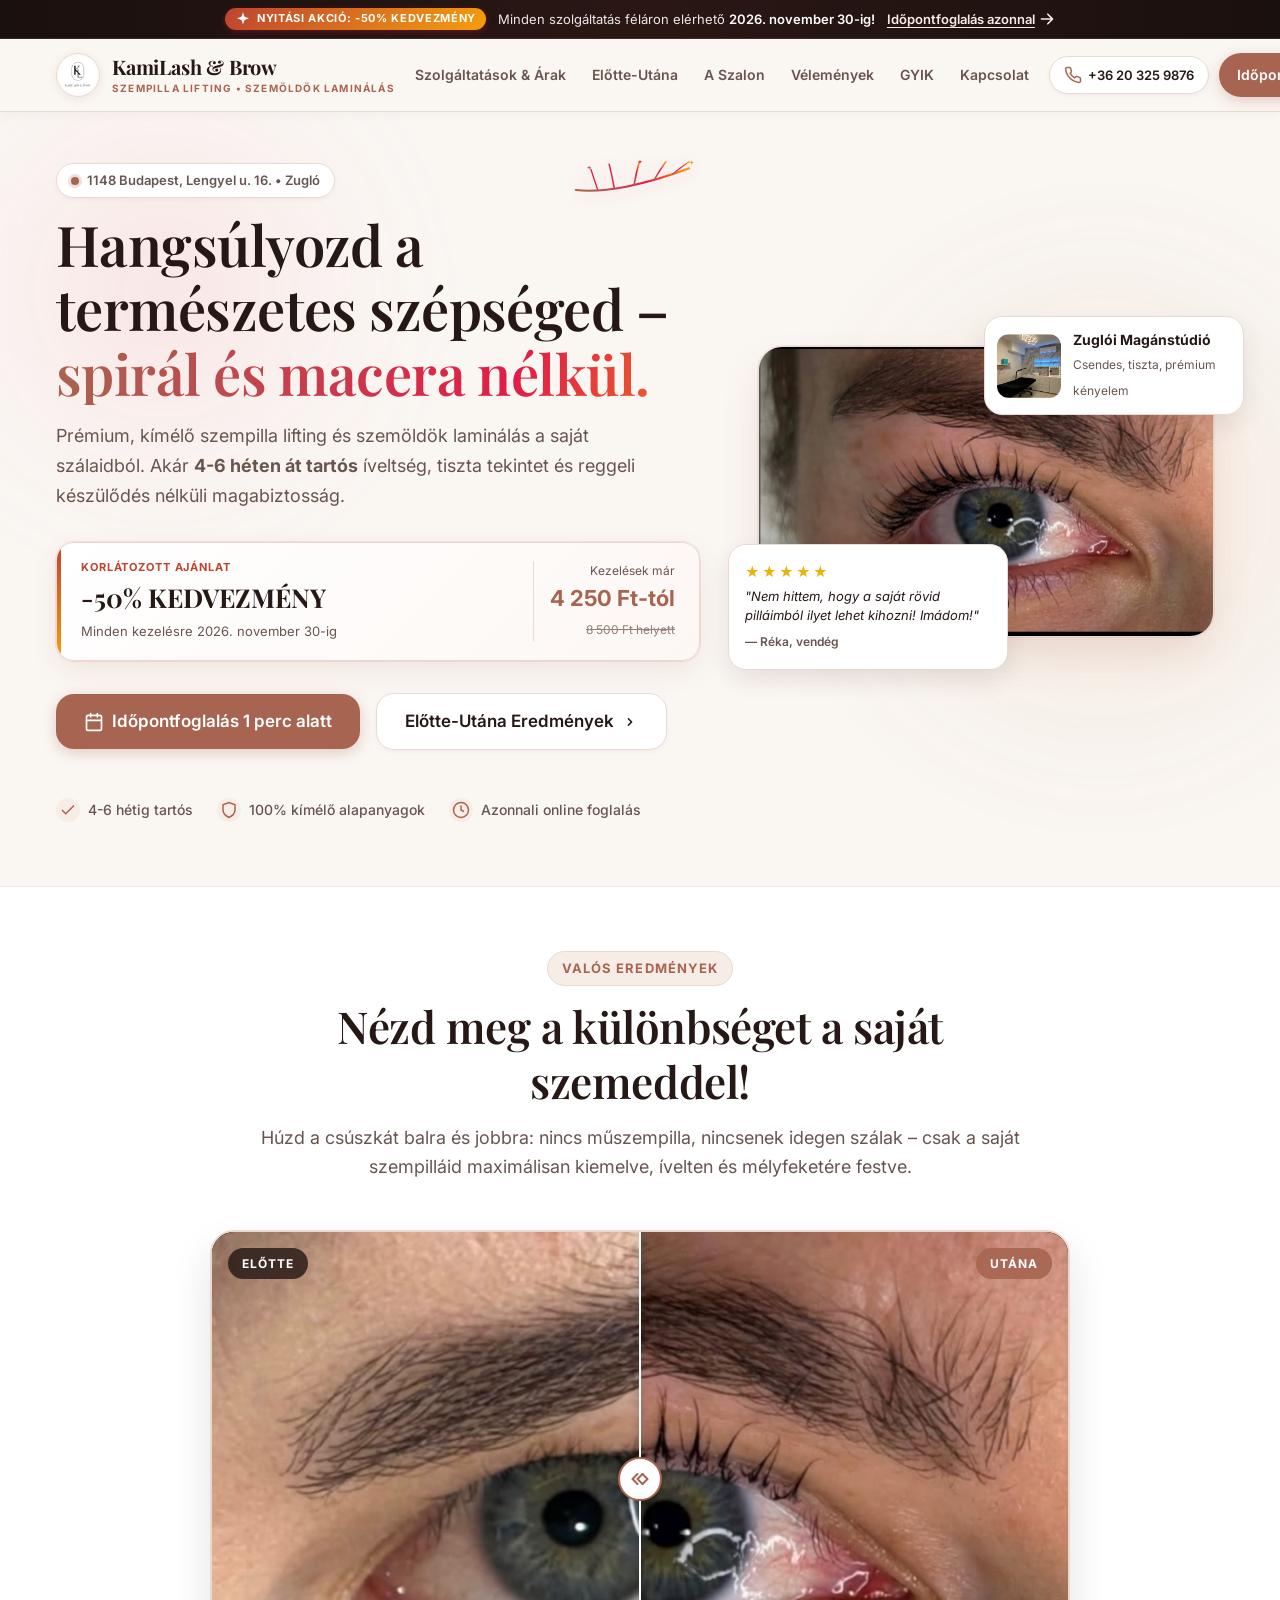
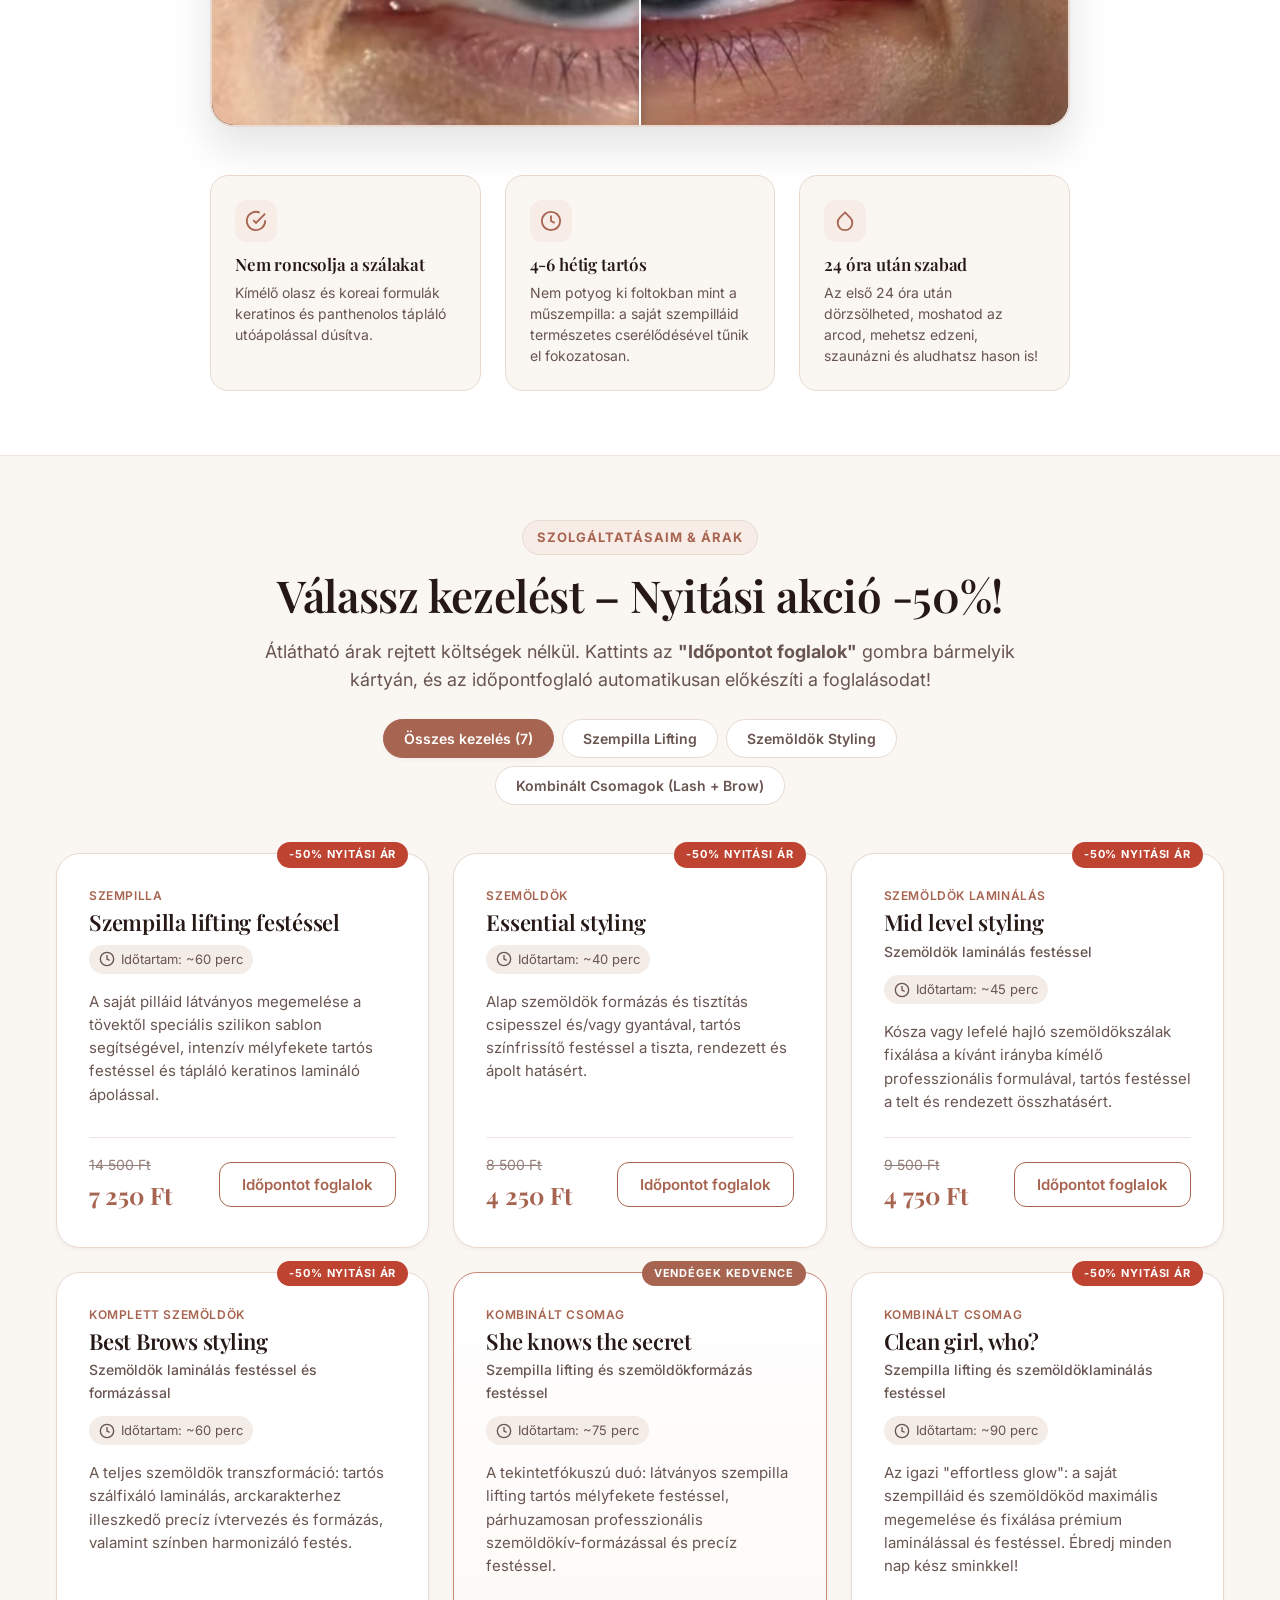
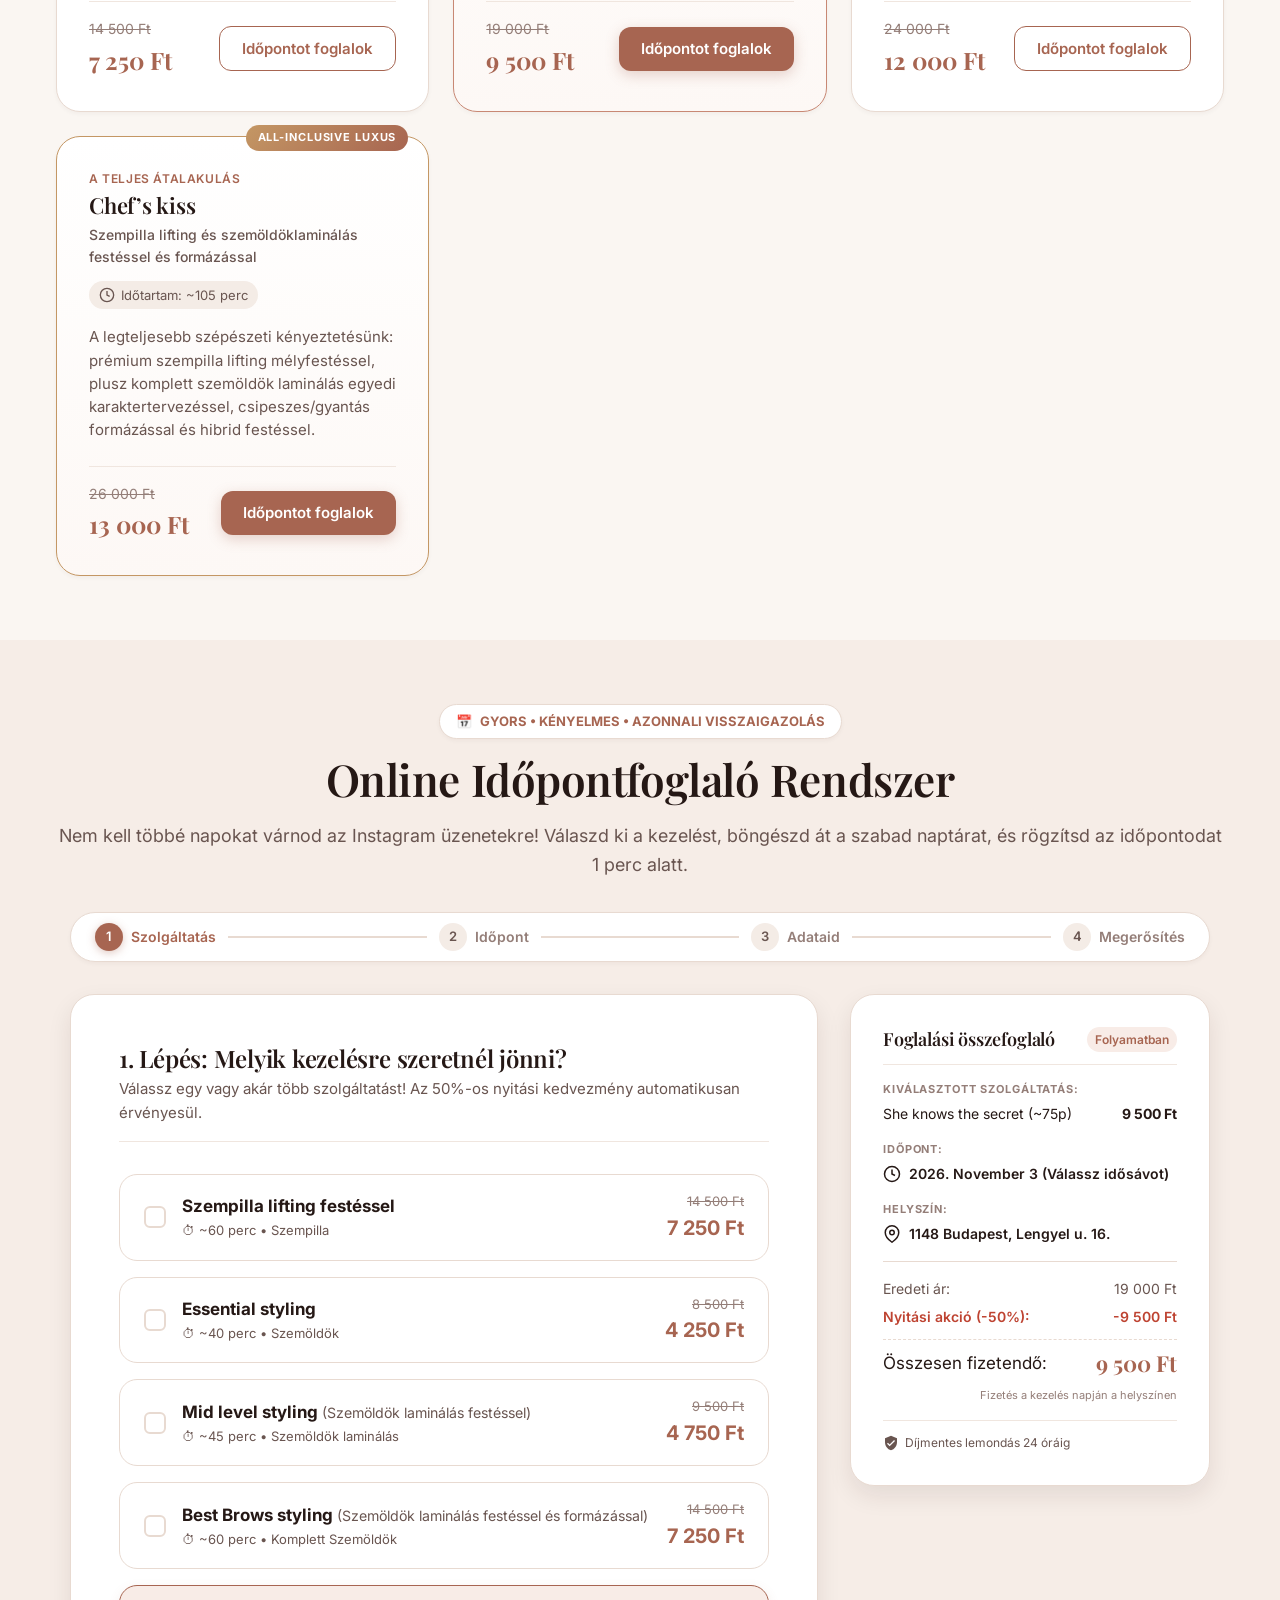
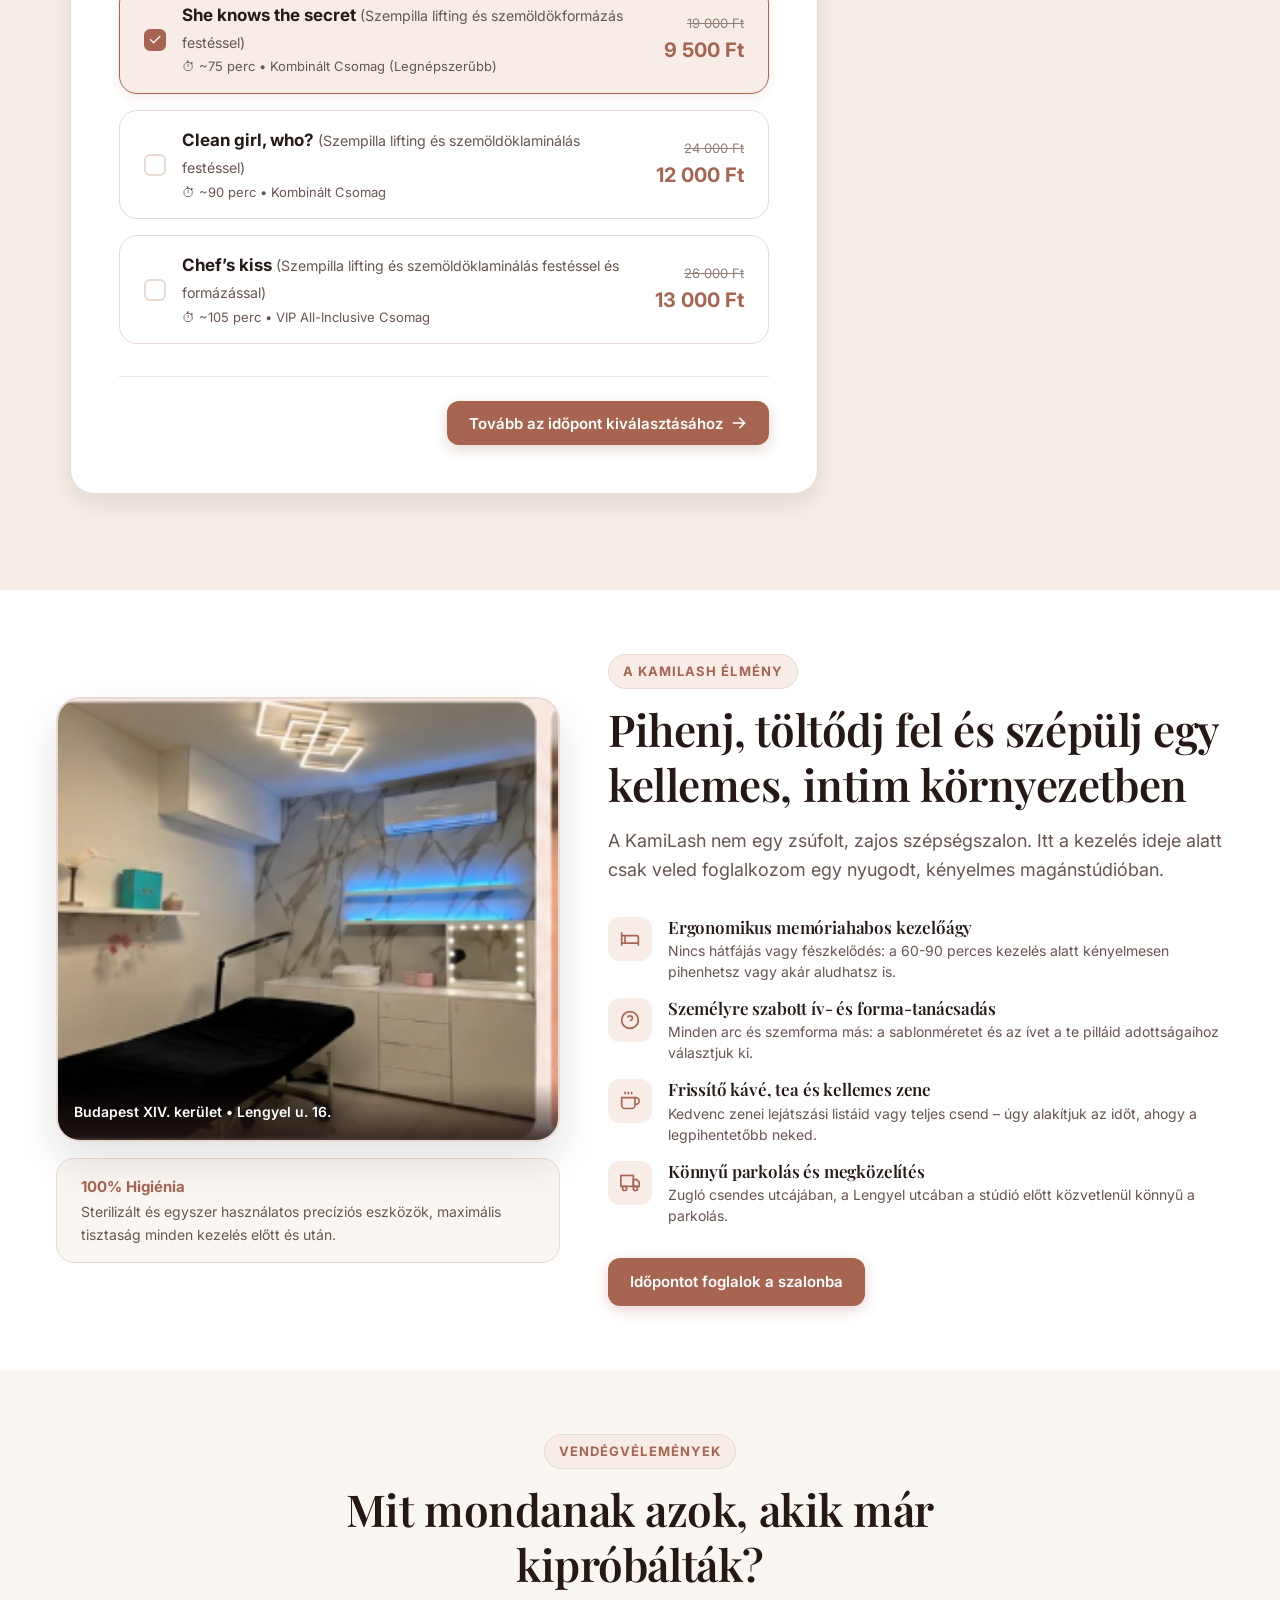
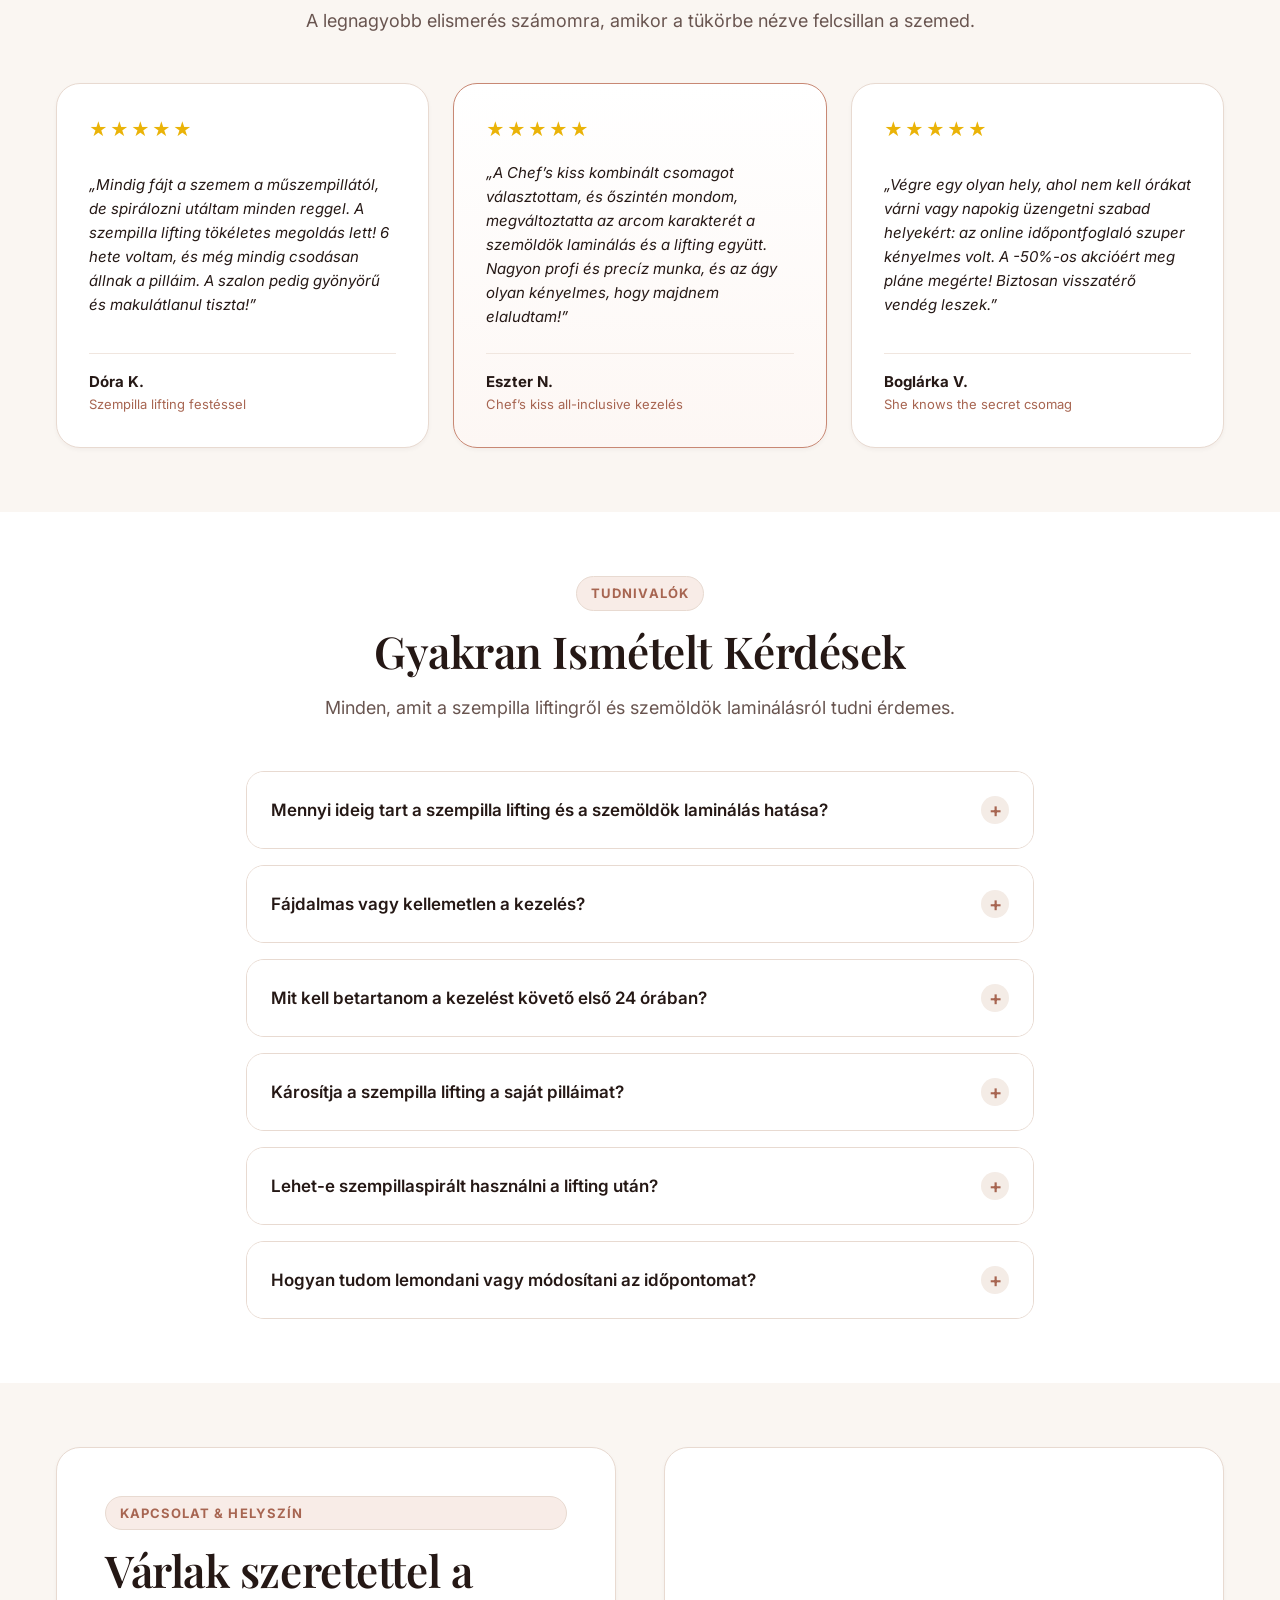
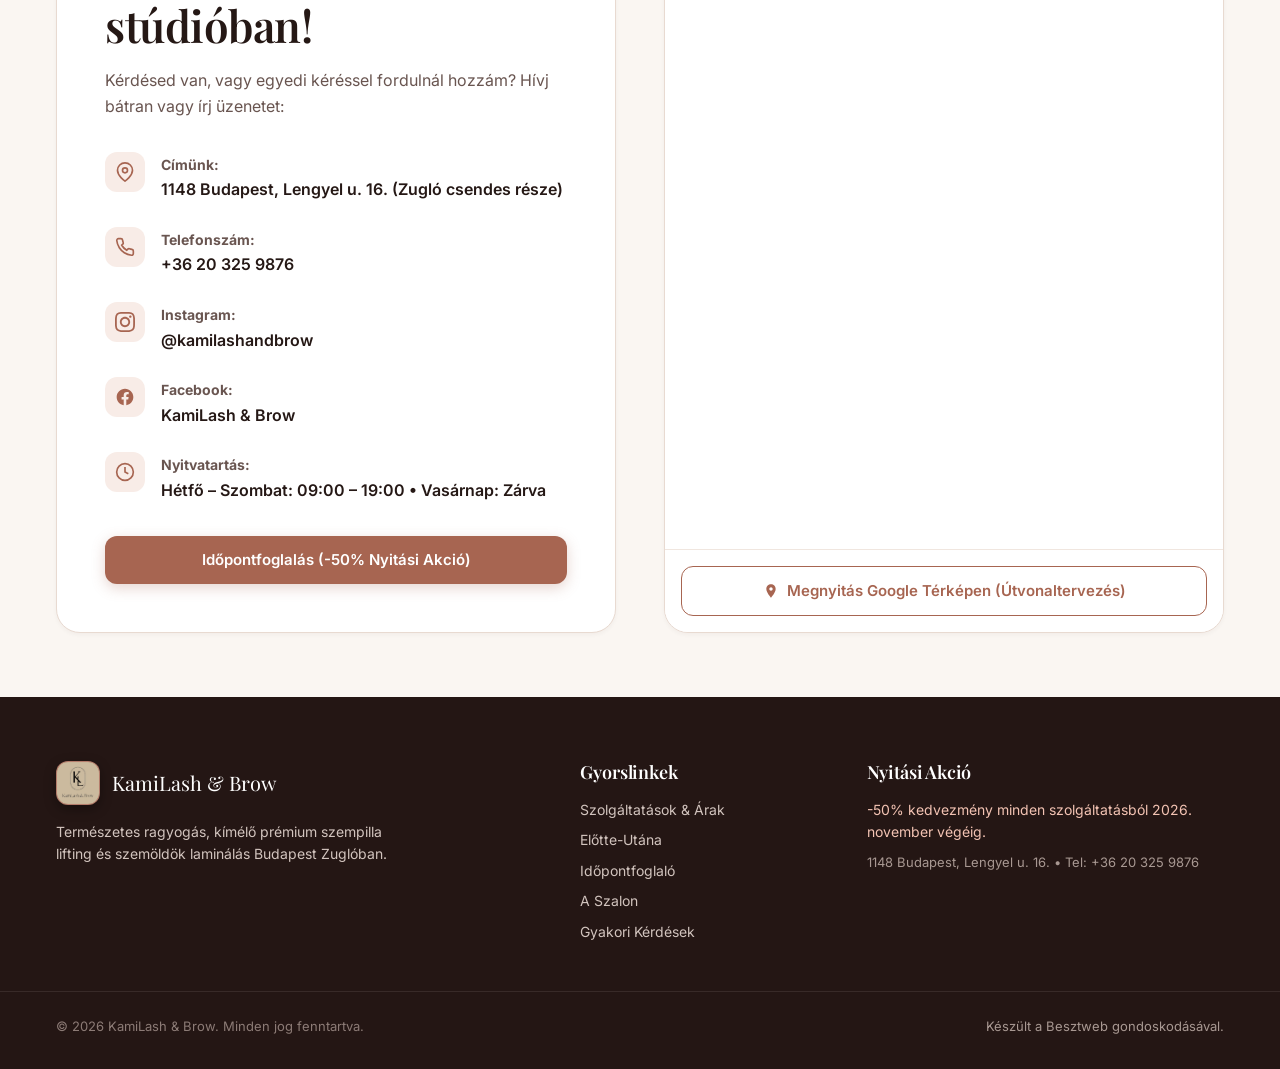
==== commit 8885b9ff: "style: simplify before/after slider badge to 'UTÁNA' removing promo text" ====
--- a/index.html
+++ b/index.html
@@ -332,7 +332,7 @@
             </div>
 
             <!-- Utána felirat -->
-            <span class="slider-badge badge-after">UTÁNA (-50% AKCIÓ)</span>
+            <span class="slider-badge badge-after">UTÁNA</span>
 
             <!-- Húzható Vonal & Kezelőgomb -->
             <div class="comparison-handle" id="comparisonHandle" aria-hidden="true">
--- a/styles.css
+++ b/styles.css
@@ -309,50 +309,66 @@
    4. FELSŐ ÉRTESÍTÉSI SÁV (ANNOUNCEMENT BAR)
    -------------------------------------------------------------------------- */
 .announcement-bar {
-  background-color: #241614;
+  background: linear-gradient(90deg, #1A100E 0%, #2A1714 50%, #1A100E 100%);
   color: #F8ECE7;
-  font-size: 0.875rem;
-  padding: 10px 0;
-  border-bottom: 1px solid rgba(232, 218, 209, 0.15);
+  font-size: 0.8125rem;
+  padding: 8px 0;
+  border-bottom: 1px solid rgba(232, 218, 209, 0.12);
+  position: relative;
+  z-index: 101;
 }
 
 .announcement-inner {
   display: flex;
   align-items: center;
   justify-content: center;
-  gap: var(--space-md);
+  gap: 12px;
   flex-wrap: wrap;
   text-align: center;
+  line-height: 1.4;
 }
 
 .announcement-badge {
   display: inline-flex;
   align-items: center;
   gap: 6px;
-  background-color: var(--color-promo);
+  background: linear-gradient(135deg, var(--color-promo) 0%, #F59E0B 100%);
   color: #FFFFFF;
   font-weight: 700;
-  font-size: 0.75rem;
+  font-size: 0.6875rem;
   padding: 3px 10px;
   border-radius: var(--radius-pill);
-  letter-spacing: 0.05em;
+  letter-spacing: 0.06em;
+  white-space: nowrap;
+  box-shadow: 0 2px 6px rgba(225, 29, 72, 0.3);
+}
+
+.announcement-text {
+  margin: 0;
+  white-space: nowrap;
+  font-weight: 400;
+  color: rgba(255, 255, 255, 0.9);
 }
 
 .announcement-text strong {
   color: #FFFFFF;
+  font-weight: 600;
 }
 
 .announcement-link {
   display: inline-flex;
   align-items: center;
   gap: 4px;
-  color: #F3C3B3;
+  color: #F8ECE7;
   font-weight: 600;
   text-decoration: underline;
+  text-underline-offset: 3px;
+  white-space: nowrap;
+  transition: color 0.15s ease;
 }
 
 .announcement-link:hover {
-  color: #FFFFFF;
+  color: #F59E0B;
 }
 
 /* --------------------------------------------------------------------------
@@ -362,10 +378,11 @@
   position: sticky;
   top: 0;
   z-index: 100;
-  background-color: rgba(250, 246, 242, 0.94);
-  backdrop-filter: blur(12px);
-  -webkit-backdrop-filter: blur(12px);
+  background-color: rgba(250, 246, 242, 0.96);
+  backdrop-filter: blur(14px);
+  -webkit-backdrop-filter: blur(14px);
   border-bottom: 1px solid var(--color-border);
+  box-shadow: 0 2px 12px rgba(36, 22, 20, 0.04);
   transition: all var(--transition-fast);
 }
 
@@ -373,32 +390,40 @@
   display: flex;
   align-items: center;
   justify-content: space-between;
-  height: 76px;
+  gap: var(--space-md);
+  height: 72px;
 }
 
 .brand-logo {
-  display: flex;
-  align-items: center;
-  gap: var(--space-sm);
+  display: inline-flex;
+  align-items: center;
+  gap: 12px;
   text-decoration: none;
+  flex-shrink: 0;
+  white-space: nowrap;
 }
 
 .logo-badge-frame {
-  width: 48px;
-  height: 48px;
+  width: 44px;
+  height: 44px;
+  min-width: 44px;
+  min-height: 44px;
+  aspect-ratio: 1 / 1;
   display: flex;
   align-items: center;
   justify-content: center;
-  background-color: var(--color-bg-alt);
-  border: 1px solid var(--color-border);
-  border-radius: var(--radius-md);
+  background: radial-gradient(circle, #FFFFFF 60%, var(--color-bg-alt) 100%);
+  border: 1.5px solid var(--color-border);
+  border-radius: 50%;
   padding: 4px;
-  box-shadow: var(--shadow-sm);
+  box-shadow: 0 2px 8px rgba(167, 101, 81, 0.12);
+  flex-shrink: 0;
+  overflow: hidden;
   transition: transform var(--transition-normal), border-color var(--transition-normal);
 }
 
 .brand-logo:hover .logo-badge-frame {
-  transform: scale(1.05);
+  transform: scale(1.06);
   border-color: var(--color-primary);
 }
 
@@ -406,86 +431,138 @@
   width: 100%;
   height: 100%;
   object-fit: contain;
+  display: block;
 }
 
 .logo-text {
   display: flex;
   flex-direction: column;
+  justify-content: center;
+  white-space: nowrap;
 }
 
 .brand-name {
   font-family: var(--font-serif);
-  font-size: 1.375rem;
+  font-size: 1.25rem;
   font-weight: 700;
   color: var(--color-text-main);
-  line-height: 1.1;
+  line-height: 1.15;
   letter-spacing: -0.01em;
+  white-space: nowrap;
 }
 
 .brand-tagline {
-  font-size: 0.6875rem;
+  font-size: 0.625rem;
   letter-spacing: 0.12em;
+  font-weight: 700;
+  color: var(--color-primary);
+  margin-top: 2px;
+  white-space: nowrap;
+  text-transform: uppercase;
+}
+
+/* Navigáció */
+.desktop-nav {
+  display: flex;
+  align-items: center;
+  flex-shrink: 1;
+}
+
+.desktop-nav .nav-list {
+  display: flex;
+  align-items: center;
+  gap: 18px;
+  list-style: none;
+  margin: 0;
+  padding: 0;
+  white-space: nowrap;
+}
+
+.nav-link {
+  font-size: 0.875rem;
   font-weight: 600;
-  color: var(--color-primary);
-  margin-top: 2px;
-}
-
-.desktop-nav .nav-list {
-  display: flex;
-  align-items: center;
-  gap: var(--space-lg);
-}
-
-.nav-link {
-  font-size: 0.9375rem;
-  font-weight: 500;
   color: var(--color-text-muted);
   position: relative;
-  padding: 6px 0;
+  padding: 6px 4px;
+  white-space: nowrap;
+  text-decoration: none;
+  transition: color var(--transition-fast);
 }
 
 .nav-link:hover, .nav-link.active {
   color: var(--color-primary);
 }
 
+/* Fejléc Jobb Oldali Elemek */
 .header-actions {
   display: flex;
   align-items: center;
-  gap: var(--space-md);
+  gap: 10px;
+  flex-shrink: 0;
+  white-space: nowrap;
 }
 
 .phone-quicklink {
   display: inline-flex;
   align-items: center;
-  gap: 8px;
+  gap: 6px;
+  font-size: 0.8125rem;
+  font-weight: 600;
+  color: var(--color-text-main);
+  background-color: #FFFFFF;
+  border: 1px solid var(--color-border);
+  padding: 8px 14px;
+  border-radius: var(--radius-pill);
+  white-space: nowrap;
+  flex-shrink: 0;
+  box-shadow: var(--shadow-sm);
+  transition: all var(--transition-fast);
+  text-decoration: none;
+}
+
+.phone-quicklink svg {
+  color: var(--color-primary);
+  flex-shrink: 0;
+}
+
+.phone-quicklink:hover {
+  background-color: var(--color-bg-alt);
+  border-color: var(--color-primary);
+  color: var(--color-primary);
+}
+
+.header-cta-btn {
+  display: inline-flex;
+  align-items: center;
+  gap: 6px;
+  white-space: nowrap;
+  flex-shrink: 0;
+  padding: 9px 18px;
   font-size: 0.875rem;
   font-weight: 600;
-  color: var(--color-text-muted);
-  padding: 8px 12px;
   border-radius: var(--radius-pill);
-  transition: all var(--transition-fast);
-}
-
-.phone-quicklink:hover {
-  background-color: var(--color-bg-alt);
-  color: var(--color-primary);
 }
 
 /* Mobil Hamburger Gomb */
 .mobile-nav-toggle {
   display: none;
-  width: 44px;
-  height: 44px;
+  width: 42px;
+  height: 42px;
+  min-width: 42px;
+  min-height: 42px;
   flex-direction: column;
   justify-content: center;
   align-items: center;
   gap: 5px;
-  border-radius: var(--radius-sm);
+  border-radius: var(--radius-md);
   background: var(--color-bg-alt);
+  border: 1px solid var(--color-border);
+  cursor: pointer;
+  flex-shrink: 0;
 }
 
 .hamburger-bar {
-  width: 22px;
+  width: 20px;
   height: 2px;
   background-color: var(--color-text-main);
   border-radius: 2px;
@@ -573,11 +650,74 @@
   overflow: hidden;
 }
 
+/* Ambient Luxury Háttérfények és Mesh Aura */
+.hero-ambient-mesh {
+  position: absolute;
+  inset: 0;
+  pointer-events: none;
+  overflow: hidden;
+  z-index: 0;
+}
+
+.ambient-orb {
+  position: absolute;
+  border-radius: 50%;
+  filter: blur(65px);
+  opacity: 0.7;
+}
+
+.ambient-orb-1 {
+  top: -8%;
+  left: -6%;
+  width: 480px;
+  height: 480px;
+  background: radial-gradient(circle, rgba(225, 29, 72, 0.15) 0%, rgba(251, 207, 232, 0.08) 50%, transparent 70%);
+  animation: orbFloat1 18s ease-in-out infinite alternate;
+}
+
+.ambient-orb-2 {
+  top: 15%;
+  right: -8%;
+  width: 560px;
+  height: 560px;
+  background: radial-gradient(circle, rgba(245, 158, 11, 0.12) 0%, rgba(167, 101, 81, 0.08) 50%, transparent 70%);
+  animation: orbFloat2 24s ease-in-out infinite alternate;
+}
+
+@keyframes orbFloat1 {
+  0% { transform: translate(0, 0) scale(1); }
+  50% { transform: translate(35px, 45px) scale(1.08); }
+  100% { transform: translate(-25px, 20px) scale(0.94); }
+}
+
+@keyframes orbFloat2 {
+  0% { transform: translate(0, 0) scale(1); }
+  50% { transform: translate(-45px, -35px) scale(1.1); }
+  100% { transform: translate(30px, -20px) scale(0.92); }
+}
+
 .hero-grid {
   display: grid;
   grid-template-columns: 1.15fr 0.85fr;
   gap: var(--space-2xl);
   align-items: center;
+  position: relative;
+  z-index: 1;
+}
+
+.hero-copy {
+  position: relative;
+  z-index: 1;
+}
+
+/* Hero Felső Sor & Vizuális Figyelemfelkeltő Grafika */
+.hero-top-row {
+  display: flex;
+  align-items: center;
+  justify-content: space-between;
+  gap: var(--space-md);
+  margin-bottom: var(--space-sm);
+  flex-wrap: wrap;
 }
 
 .hero-label-pill {
@@ -592,7 +732,78 @@
   font-weight: 600;
   color: var(--color-text-muted);
   box-shadow: var(--shadow-sm);
-  margin-bottom: var(--space-md);
+  animation: heroFadeDown 0.7s cubic-bezier(0.16, 1, 0.3, 1) both 0.1s;
+}
+
+/* Figyelemfelkeltő Szempilla & Csillogás Grafika */
+.hero-graphic-flourish {
+  display: inline-flex;
+  align-items: center;
+  animation: flourishReveal 0.9s cubic-bezier(0.34, 1.56, 0.64, 1) both 0.25s;
+}
+
+.hero-lash-svg {
+  width: 135px;
+  height: 40px;
+  overflow: visible;
+  filter: drop-shadow(0 2px 8px rgba(225, 29, 72, 0.18));
+}
+
+.lash-main-curve {
+  stroke-dasharray: 220;
+  stroke-dashoffset: 220;
+  animation: drawLash 1.2s cubic-bezier(0.16, 1, 0.3, 1) forwards 0.3s;
+}
+
+.lash-fiber {
+  stroke-dasharray: 60;
+  stroke-dashoffset: 60;
+}
+
+.lash-fiber.f1 { animation: drawFiber 0.5s ease forwards 0.5s; }
+.lash-fiber.f2 { animation: drawFiber 0.5s ease forwards 0.6s; }
+.lash-fiber.f3 { animation: drawFiber 0.5s ease forwards 0.7s; }
+.lash-fiber.f4 { animation: drawFiber 0.5s ease forwards 0.8s; }
+.lash-fiber.f5 { animation: drawFiber 0.5s ease forwards 0.9s; }
+
+.sparkle-star {
+  transform-origin: center;
+  animation: sparklePulse 3s ease-in-out infinite;
+}
+
+.sparkle-star.s1 { animation-delay: 0.9s; }
+.sparkle-star.s2 { animation-delay: 1.4s; }
+.sparkle-star.s3 { animation-delay: 1.9s; }
+
+@keyframes drawLash {
+  to { stroke-dashoffset: 0; }
+}
+
+@keyframes drawFiber {
+  to { stroke-dashoffset: 0; }
+}
+
+@keyframes flourishReveal {
+  from {
+    opacity: 0;
+    transform: translateY(-8px) scale(0.85);
+  }
+  to {
+    opacity: 1;
+    transform: translateY(0) scale(1);
+  }
+}
+
+@keyframes sparklePulse {
+  0%, 100% {
+    transform: scale(0.7) rotate(0deg);
+    opacity: 0.6;
+  }
+  50% {
+    transform: scale(1.35) rotate(90deg);
+    opacity: 1;
+    filter: drop-shadow(0 0 6px rgba(245, 158, 11, 0.85));
+  }
 }
 
 .pulse-dot {
@@ -615,12 +826,22 @@
   line-height: 1.15;
   margin-bottom: var(--space-md);
   color: var(--color-text-main);
+  animation: heroTitleIn 0.8s cubic-bezier(0.16, 1, 0.3, 1) both 0.2s;
 }
 
 .highlight-text {
-  color: var(--color-primary);
   position: relative;
   display: inline-block;
+  background: linear-gradient(105deg, var(--color-primary) 0%, #E11D48 30%, #F59E0B 50%, #E11D48 70%, var(--color-primary) 100%);
+  background-size: 260% auto;
+  -webkit-background-clip: text;
+  -webkit-text-fill-color: transparent;
+  animation: luxuryShine 6s ease-in-out infinite 1.2s;
+}
+
+@keyframes luxuryShine {
+  0%, 100% { background-position: 0% 50%; }
+  50% { background-position: 100% 50%; }
 }
 
 .hero-lead {
@@ -629,6 +850,7 @@
   line-height: 1.65;
   margin-bottom: var(--space-xl);
   max-width: 580px;
+  animation: heroLeadIn 0.8s cubic-bezier(0.16, 1, 0.3, 1) both 0.35s;
 }
 
 /* Nyitási akció kártya a Hero-ban */
@@ -641,10 +863,17 @@
   align-items: center;
   justify-content: space-between;
   gap: var(--space-md);
-  box-shadow: var(--shadow-md);
+  box-shadow: 0 10px 30px -5px rgba(167, 101, 81, 0.15), 0 0 0 1px rgba(225, 29, 72, 0.1);
   margin-bottom: var(--space-xl);
   position: relative;
   overflow: hidden;
+  animation: heroOfferPop 0.85s cubic-bezier(0.34, 1.56, 0.64, 1) both 0.45s;
+  transition: transform var(--transition-normal), box-shadow var(--transition-normal);
+}
+
+.hero-offer-card:hover {
+  transform: translateY(-3px);
+  box-shadow: 0 16px 36px -6px rgba(167, 101, 81, 0.22), 0 0 0 1.5px rgba(225, 29, 72, 0.25);
 }
 
 .hero-offer-card::before {
@@ -654,7 +883,7 @@
   left: 0;
   width: 4px;
   height: 100%;
-  background-color: var(--color-promo);
+  background: linear-gradient(180deg, var(--color-promo), #F59E0B);
 }
 
 .offer-tag {
@@ -710,6 +939,31 @@
   gap: var(--space-md);
   flex-wrap: wrap;
   margin-bottom: var(--space-xl);
+  animation: heroFadeUp 0.8s cubic-bezier(0.16, 1, 0.3, 1) both 0.6s;
+}
+
+/* Fő Hero Gomb Csillanó Animációja */
+.hero-cta-group .btn-primary {
+  position: relative;
+  overflow: hidden;
+}
+
+.hero-cta-group .btn-primary::after {
+  content: '';
+  position: absolute;
+  top: -50%;
+  left: -60%;
+  width: 40%;
+  height: 200%;
+  background: linear-gradient(90deg, transparent, rgba(255, 255, 255, 0.4), transparent);
+  transform: rotate(30deg);
+  animation: buttonShimmer 4.5s ease-in-out infinite 2s;
+  pointer-events: none;
+}
+
+@keyframes buttonShimmer {
+  0%, 75% { transform: rotate(30deg) translateX(-180%); }
+  100% { transform: rotate(30deg) translateX(380%); }
 }
 
 .hero-trust-row {
@@ -718,7 +972,62 @@
   gap: var(--space-lg);
   flex-wrap: wrap;
   padding-top: var(--space-md);
-  border-top: 1px solid var(--color-border-subtle);
+  animation: heroFadeUp 0.8s cubic-bezier(0.16, 1, 0.3, 1) both 0.75s;
+}
+
+@keyframes heroFadeDown {
+  from {
+    opacity: 0;
+    transform: translateY(-16px);
+  }
+  to {
+    opacity: 1;
+    transform: translateY(0);
+  }
+}
+
+@keyframes heroFadeUp {
+  from {
+    opacity: 0;
+    transform: translateY(20px);
+  }
+  to {
+    opacity: 1;
+    transform: translateY(0);
+  }
+}
+
+@keyframes heroTitleIn {
+  from {
+    opacity: 0;
+    transform: translateY(24px);
+  }
+  to {
+    opacity: 1;
+    transform: translateY(0);
+  }
+}
+
+@keyframes heroLeadIn {
+  from {
+    opacity: 0;
+    transform: translateY(18px);
+  }
+  to {
+    opacity: 1;
+    transform: translateY(0);
+  }
+}
+
+@keyframes heroOfferPop {
+  from {
+    opacity: 0;
+    transform: translateY(20px) scale(0.96);
+  }
+  to {
+    opacity: 1;
+    transform: translateY(0) scale(1);
+  }
 }
 
 .trust-item {
@@ -749,6 +1058,7 @@
 .hero-card-stack {
   position: relative;
   padding: 10px;
+  perspective: 1200px;
 }
 
 .hero-main-card {
@@ -756,8 +1066,10 @@
   border: 1px solid var(--color-border);
   border-radius: var(--radius-xl);
   overflow: hidden;
-  box-shadow: var(--shadow-xl);
+  box-shadow: 0 20px 45px -10px rgba(167, 101, 81, 0.22), 0 0 0 1px rgba(225, 29, 72, 0.08);
   position: relative;
+  animation: heroCardEntrance 1s cubic-bezier(0.16, 1, 0.3, 1) both 0.35s;
+  transition: transform 0.2s ease-out, box-shadow 0.2s ease-out;
 }
 
 .hero-img {
@@ -814,6 +1126,7 @@
   align-items: center;
   gap: var(--space-sm);
   max-width: 260px;
+  animation: studioFloatIn 1s cubic-bezier(0.34, 1.56, 0.64, 1) both 0.65s, floatStudioLoop 5s ease-in-out infinite 1.8s;
 }
 
 .studio-thumb {
@@ -842,6 +1155,58 @@
   max-width: 280px;
   background-color: #FFFFFF;
   padding: var(--space-md);
+  animation: reviewFloatIn 1s cubic-bezier(0.34, 1.56, 0.64, 1) both 0.85s, floatReviewLoop 6s ease-in-out infinite 2s;
+}
+
+@keyframes heroCardEntrance {
+  from {
+    opacity: 0;
+    transform: translateY(32px) scale(0.95);
+  }
+  to {
+    opacity: 1;
+    transform: translateY(0) scale(1);
+  }
+}
+
+@keyframes studioFloatIn {
+  from {
+    opacity: 0;
+    transform: translate(25px, -20px) scale(0.9);
+  }
+  to {
+    opacity: 1;
+    transform: translate(0, 0) scale(1);
+  }
+}
+
+@keyframes reviewFloatIn {
+  from {
+    opacity: 0;
+    transform: translate(-25px, 20px) scale(0.9);
+  }
+  to {
+    opacity: 1;
+    transform: translate(0, 0) scale(1);
+  }
+}
+
+@keyframes floatStudioLoop {
+  0%, 100% {
+    transform: translateY(0);
+  }
+  50% {
+    transform: translateY(-8px);
+  }
+}
+
+@keyframes floatReviewLoop {
+  0%, 100% {
+    transform: translateY(0);
+  }
+  50% {
+    transform: translateY(8px);
+  }
 }
 
 .review-stars {
@@ -2774,13 +3139,66 @@
   }
 }
 
-@media (max-width: 768px) {
-  .desktop-nav, .phone-quicklink, .header-cta-btn {
+@media (max-width: 1240px) and (min-width: 1081px) {
+  .desktop-nav .nav-list {
+    gap: 12px;
+  }
+  .nav-link {
+    font-size: 0.8125rem;
+  }
+  .phone-quicklink .phone-number {
+    display: none;
+  }
+  .phone-quicklink {
+    width: 38px;
+    height: 38px;
+    padding: 0;
+    justify-content: center;
+    border-radius: 50%;
+  }
+  .brand-tagline {
+    font-size: 0.5625rem;
+  }
+}
+
+@media (max-width: 1080px) {
+  .desktop-nav {
     display: none;
   }
 
   .mobile-nav-toggle {
     display: flex;
+  }
+
+  .phone-quicklink .phone-number {
+    display: none;
+  }
+
+  .phone-quicklink {
+    width: 38px;
+    height: 38px;
+    padding: 0;
+    justify-content: center;
+    border-radius: 50%;
+  }
+
+  .header-cta-btn {
+    padding: 8px 14px;
+    font-size: 0.8125rem;
+  }
+}
+
+@media (max-width: 768px) {
+  .phone-quicklink, .header-cta-btn {
+    display: none;
+  }
+
+  .brand-tagline {
+    display: none;
+  }
+
+  .brand-name {
+    font-size: 1.125rem;
   }
 
   .section {
@@ -2828,6 +3246,16 @@
 }
 
 @media (max-width: 480px) {
+  .hero-top-row {
+    flex-direction: column;
+    align-items: flex-start;
+    gap: var(--space-xs);
+  }
+
+  .hero-lash-svg {
+    width: 110px;
+  }
+
   .hero-title {
     font-size: 2rem;
   }
@@ -2873,4 +3301,8 @@
     transition-duration: 0.01ms !important;
     scroll-behavior: auto !important;
   }
-}+  .lash-main-curve,
+  .lash-fiber {
+    stroke-dashoffset: 0 !important;
+  }
+}
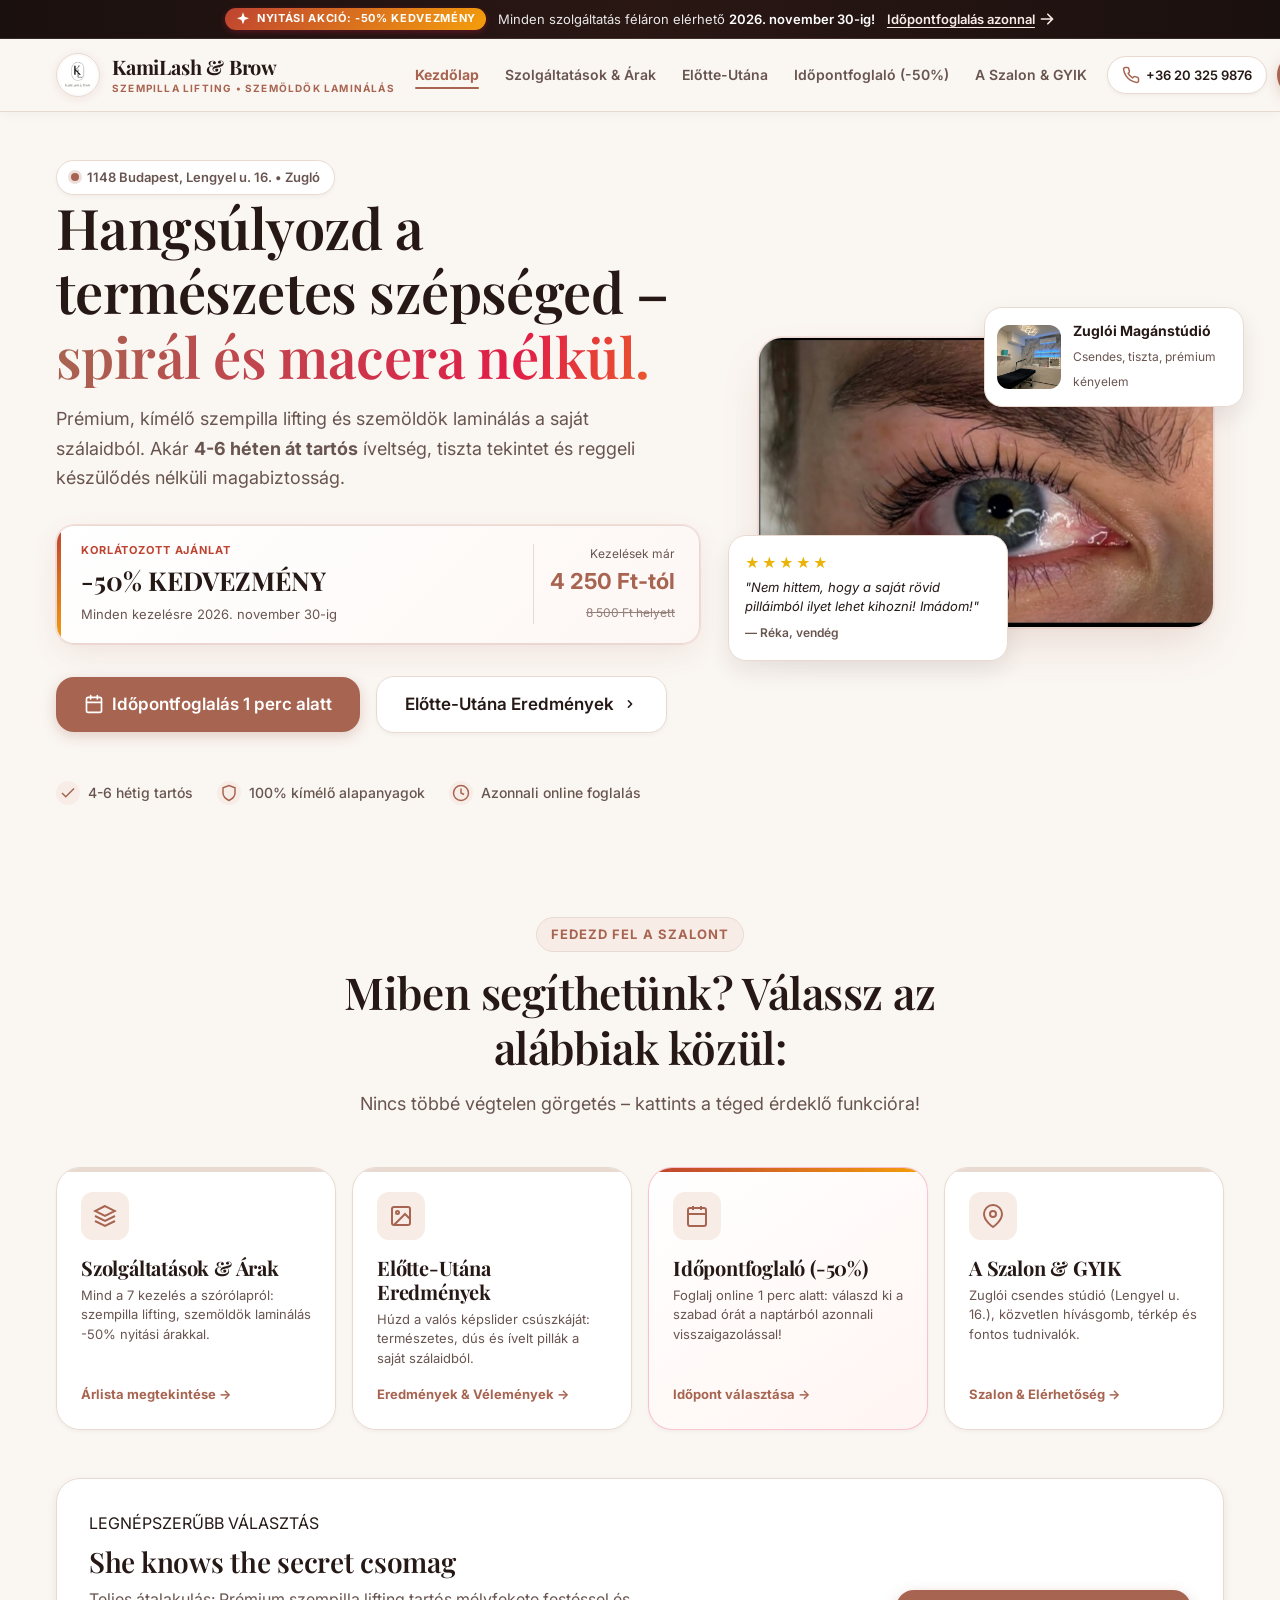
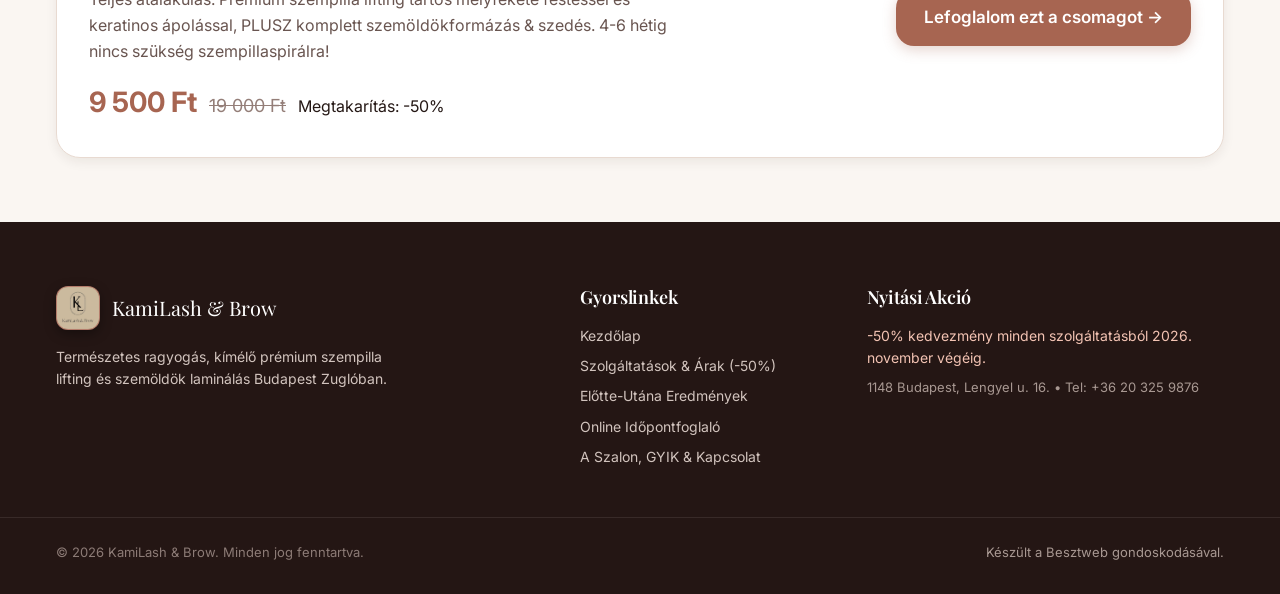
==== commit e1bcef93: "feat: restructure home page into punchy quick-nav portal" ====
--- a/index.html
+++ b/index.html
@@ -3,7 +3,7 @@
 <head>
   <meta charset="UTF-8">
   <meta name="viewport" content="width=device-width, initial-scale=1.0">
-  <title>KamiLash & Brow | Prémium Szempilla Lifting & Szemöldök Laminálás Budapest Zugló</title>
+  <title>Kezdőlap | KamiLash & Brow Budapest</title>
   <meta name="description" content="Professzionális szempilla lifting és szemöldök laminálás Budapest 14. kerületében. Természetes ragyogás, 4-6 hétig tartós íveltség spirál nélkül. -50% Nyitási Akció november végéig! Foglalj időpontot online 1 perc alatt!">
   <meta name="keywords" content="szempilla lifting, szemöldök laminálás, szempilla festés, KamiLash, Budapest Zugló, 14 kerület szempilla, szempillás időpontfoglalás">
   <meta name="author" content="KamiLash & Brow">
@@ -59,8 +59,7 @@
   </script>
 </head>
 <body>
-
-  <!-- 1. Felső Figyelemfelkeltő Sáv (Announcement Bar) -->
+<!-- 1. Felső Figyelemfelkeltő Sáv (Announcement Bar) -->
   <aside class="announcement-bar" aria-label="Különleges ajánlat">
     <div class="container announcement-inner">
       <div class="announcement-badge">
@@ -72,7 +71,7 @@
       <p class="announcement-text">
         Minden szolgáltatás féláron elérhető <strong>2026. november 30-ig!</strong>
       </p>
-      <a href="#idopontfoglalas" class="announcement-link">
+      <a href="foglalas.html" class="announcement-link">
         Időpontfoglalás azonnal
         <svg class="arrow-icon" viewBox="0 0 20 20" width="16" height="16" fill="currentColor" aria-hidden="true">
           <path fill-rule="evenodd" d="M10.293 3.293a1 1 0 011.414 0l6 6a1 1 0 010 1.414l-6 6a1 1 0 01-1.414-1.414L14.586 11H3a1 1 0 110-2h11.586l-4.293-4.293a1 1 0 010-1.414z" clip-rule="evenodd"/>
@@ -81,7 +80,8 @@
     </div>
   </aside>
 
-  <!-- 2. Fejléc & Fő Navigáció -->
+  
+<!-- 2. Fejléc & Fő Navigáció -->
   <header class="site-header" id="header">
     <div class="container header-inner">
       <a href="#" class="brand-logo" aria-label="KamiLash & Brow Kezdőlap">
@@ -97,12 +97,11 @@
       <!-- Asztali Navigáció -->
       <nav class="desktop-nav" aria-label="Fő navigáció">
         <ul class="nav-list">
-          <li><a href="#szolgaltatasok" class="nav-link">Szolgáltatások & Árak</a></li>
-          <li><a href="#elotte-utana" class="nav-link">Előtte-Utána</a></li>
-          <li><a href="#elmenye" class="nav-link">A Szalon</a></li>
-          <li><a href="#velemenyek" class="nav-link">Vélemények</a></li>
-          <li><a href="#gyik" class="nav-link">GYIK</a></li>
-          <li><a href="#kapcsolat" class="nav-link">Kapcsolat</a></li>
+          <li><a href="index.html" class="nav-link active-page">Kezdőlap</a></li>
+          <li><a href="szolgaltatasok.html" class="nav-link ">Szolgáltatások & Árak</a></li>
+          <li><a href="galeria.html" class="nav-link ">Előtte-Utána</a></li>
+          <li><a href="foglalas.html" class="nav-link ">Időpontfoglaló (-50%)</a></li>
+          <li><a href="kapcsolat.html" class="nav-link ">A Szalon & GYIK</a></li>
         </ul>
       </nav>
 
@@ -114,7 +113,7 @@
           </svg>
           <span class="phone-number">+36 20 325 9876</span>
         </a>
-        <a href="#idopontfoglalas" class="btn btn-primary header-cta-btn">
+        <a href="foglalas.html" class="btn btn-primary header-cta-btn">
           <span>Időpontfoglalás</span>
           <svg viewBox="0 0 20 20" width="16" height="16" fill="currentColor" aria-hidden="true">
             <path fill-rule="evenodd" d="M10.293 3.293a1 1 0 011.414 0l6 6a1 1 0 010 1.414l-6 6a1 1 0 01-1.414-1.414L14.586 11H3a1 1 0 110-2h11.586l-4.293-4.293a1 1 0 010-1.414z" clip-rule="evenodd"/>
@@ -133,16 +132,14 @@
     <div class="mobile-nav-drawer" id="mobileNavMenu" aria-hidden="true">
       <div class="mobile-nav-content">
         <ul class="mobile-nav-list">
-          <li><a href="#szolgaltatasok" class="mobile-nav-link">Szolgáltatások & Árak</a></li>
-          <li><a href="#elotte-utana" class="mobile-nav-link">Előtte-Utána Eredmények</a></li>
-          <li><a href="#idopontfoglalas" class="mobile-nav-link highlight">Online Időpontfoglaló (-50%)</a></li>
-          <li><a href="#elmenye" class="mobile-nav-link">A KamiLash Szalon</a></li>
-          <li><a href="#velemenyek" class="mobile-nav-link">Vendégvélemények</a></li>
-          <li><a href="#gyik" class="mobile-nav-link">Gyakori Kérdések</a></li>
-          <li><a href="#kapcsolat" class="mobile-nav-link">Kapcsolat & Megközelítés</a></li>
+          <li><a href="index.html" class="mobile-nav-link  active-page">Kezdőlap</a></li>
+          <li><a href="szolgaltatasok.html" class="mobile-nav-link  ">Szolgáltatások & Árak</a></li>
+          <li><a href="galeria.html" class="mobile-nav-link  ">Előtte-Utána</a></li>
+          <li><a href="foglalas.html" class="mobile-nav-link highlight ">Időpontfoglaló (-50%)</a></li>
+          <li><a href="kapcsolat.html" class="mobile-nav-link  ">A Szalon & GYIK</a></li>
         </ul>
         <div class="mobile-nav-footer">
-          <a href="#idopontfoglalas" class="btn btn-primary btn-block">Időpontfoglalás Most (-50%)</a>
+          <a href="foglalas.html" class="btn btn-primary btn-block">Időpontfoglalás Most (-50%)</a>
           <div class="mobile-contact-links">
             <a href="tel:+36203259876" class="contact-pill">
               <svg viewBox="0 0 24 24" width="16" height="16" fill="currentColor"><path d="M6.62 10.79a15.05 15.05 0 006.59 6.59l2.2-2.2a1 1 0 011.02-.24 11.72 11.72 0 003.68.59 1 1 0 011 1v3.5a1 1 0 01-1 1A17 17 0 013 4a1 1 0 011-1h3.5a1 1 0 011 1 11.72 11.72 0 00.59 3.68 1 1 0 01-.24 1.02l-2.23 2.09z"/></svg>
@@ -158,55 +155,18 @@
     </div>
   </header>
 
-  <main id="main-content">
-
-    <!-- 3. Hero Szekció -->
+  
+  <main id="main-content" class="page-main">
+<!-- 3. Hero Szekció -->
     <section class="hero-section" id="hero">
-      <!-- Finom luxus háttérfények és mesh aura -->
-      <div class="hero-ambient-mesh" aria-hidden="true">
-        <div class="ambient-orb ambient-orb-1"></div>
-        <div class="ambient-orb ambient-orb-2"></div>
-      </div>
-
       <div class="container hero-container">
         <div class="hero-grid">
 
           <!-- Bal oldali szöveges tartalom -->
           <div class="hero-copy">
-            <div class="hero-top-row">
-              <div class="hero-label-pill">
-                <span class="pulse-dot"></span>
-                <span>1148 Budapest, Lengyel u. 16. • Zugló</span>
-              </div>
-              <div class="hero-graphic-flourish" aria-hidden="true">
-                <svg viewBox="0 0 160 48" class="hero-lash-svg" fill="none" xmlns="http://www.w3.org/2000/svg">
-                  <!-- Íves szempillavonal gradienssel -->
-                  <path class="lash-main-curve" d="M12 36 C 45 40, 95 30, 148 10" stroke="url(#lashGoldGrad)" stroke-width="2.5" stroke-linecap="round"/>
-                  <!-- Finoman ívelődő szempilla szálak -->
-                  <path class="lash-fiber f1" d="M38 35 C 35 26, 32 17, 30 11" stroke="url(#lashGoldGrad)" stroke-width="1.6" stroke-linecap="round"/>
-                  <path class="lash-fiber f2" d="M58 33 C 56 22, 54 13, 52 5" stroke="url(#lashGoldGrad)" stroke-width="1.8" stroke-linecap="round"/>
-                  <path class="lash-fiber f3" d="M82 29 C 84 18, 86 10, 88 3" stroke="url(#lashGoldGrad)" stroke-width="2" stroke-linecap="round"/>
-                  <path class="lash-fiber f4" d="M106 24 C 111 15, 116 8, 120 2" stroke="url(#lashGoldGrad)" stroke-width="1.8" stroke-linecap="round"/>
-                  <path class="lash-fiber f5" d="M128 17 C 135 11, 142 6, 148 2" stroke="url(#lashGoldGrad)" stroke-width="1.5" stroke-linecap="round"/>
-                  <!-- Csillogó arany és rózsa ragyogás csillagok -->
-                  <g class="sparkle-star s1">
-                    <path d="M148 3 Q151 3 151 0 Q151 3 154 3 Q151 3 151 6 Q151 3 148 3Z" fill="#F59E0B"/>
-                  </g>
-                  <g class="sparkle-star s2">
-                    <path d="M86 2 Q89 2 89 -1 Q89 2 92 2 Q89 2 89 5 Q89 2 86 2Z" fill="#E11D48"/>
-                  </g>
-                  <g class="sparkle-star s3">
-                    <path d="M25 9 Q28 9 28 6 Q28 9 31 9 Q28 9 28 12 Q28 9 25 9Z" fill="#A76551"/>
-                  </g>
-                  <defs>
-                    <linearGradient id="lashGoldGrad" x1="0%" y1="100%" x2="100%" y2="0%">
-                      <stop offset="0%" stop-color="#A76551"/>
-                      <stop offset="50%" stop-color="#E11D48"/>
-                      <stop offset="100%" stop-color="#F59E0B"/>
-                    </linearGradient>
-                  </defs>
-                </svg>
-              </div>
+            <div class="hero-label-pill">
+              <span class="pulse-dot"></span>
+              <span>1148 Budapest, Lengyel u. 16. • Zugló</span>
             </div>
 
             <h1 class="hero-title">
@@ -233,7 +193,7 @@
 
             <!-- CTA gombok -->
             <div class="hero-cta-group">
-              <a href="#idopontfoglalas" class="btn btn-primary btn-lg">
+              <a href="foglalas.html" class="btn btn-primary btn-lg">
                 <svg viewBox="0 0 24 24" width="20" height="20" fill="none" stroke="currentColor" stroke-width="2" stroke-linecap="round" stroke-linejoin="round" aria-hidden="true">
                   <rect x="3" y="4" width="18" height="18" rx="2" ry="2"/>
                   <line x1="16" y1="2" x2="16" y2="6"/>
@@ -242,7 +202,7 @@
                 </svg>
                 <span>Időpontfoglalás 1 perc alatt</span>
               </a>
-              <a href="#elotte-utana" class="btn btn-secondary btn-lg">
+              <a href="galeria.html" class="btn btn-secondary btn-lg">
                 <span>Előtte-Utána Eredmények</span>
                 <svg viewBox="0 0 20 20" width="16" height="16" fill="currentColor" aria-hidden="true">
                   <path fill-rule="evenodd" d="M7.293 14.707a1 1 0 010-1.414L10.586 10 7.293 6.707a1 1 0 011.414-1.414l4 4a1 1 0 010 1.414l-4 4a1 1 0 01-1.414 0z" clip-rule="evenodd"/>
@@ -309,1000 +269,92 @@
       </div>
     </section>
 
-    <!-- 4. Interaktív Előtte / Utána Képslider -->
-    <section class="section before-after-section" id="elotte-utana">
+    
+
+    <!-- 4. Interaktív Főmenü Kártyák (Quick Nav Cards) -->
+    <section class="section quick-nav-section" id="fomenuk">
       <div class="container">
         <div class="section-header text-center">
-          <span class="section-badge">VALÓS EREDMÉNYEK</span>
-          <h2 class="section-title">Nézd meg a különbséget a saját szemeddel!</h2>
-          <p class="section-lead">
-            Húzd a csúszkát balra és jobbra: nincs műszempilla, nincsenek idegen szálak – csak a saját szempilláid maximálisan kiemelve, ívelten és mélyfeketére festve.
-          </p>
-        </div>
-
-        <div class="comparison-wrapper">
-          <div class="comparison-container" id="beforeAfterContainer" tabindex="0" role="region" aria-label="Előtte és utána szempilla összehasonlító csúszka">
-            <!-- Utána kép (Alap kép) -->
-            <img src="assets/images/lash-after-aligned.png" alt="Utána: ívelt, dús, festett szempillák a KamiLash lifting kezelés után" class="comparison-img after-img" width="760" height="440" loading="lazy">
-
-            <!-- Előtte kép (Levágott réteg) -->
-            <div class="comparison-overlay" id="comparisonOverlay">
-              <img src="assets/images/lash-before.png" alt="Előtte: természetes, egyenes szempillák a kezelés előtt" class="comparison-img before-img" width="760" height="440" loading="lazy">
-              <span class="slider-badge badge-before">ELŐTTE</span>
-            </div>
-
-            <!-- Utána felirat -->
-            <span class="slider-badge badge-after">UTÁNA</span>
-
-            <!-- Húzható Vonal & Kezelőgomb -->
-            <div class="comparison-handle" id="comparisonHandle" aria-hidden="true">
-              <div class="handle-line"></div>
-              <div class="handle-button">
-                <svg viewBox="0 0 24 24" width="20" height="20" fill="none" stroke="currentColor" stroke-width="2.5" stroke-linecap="round" stroke-linejoin="round">
-                  <polyline points="15 18 9 12 15 6"></polyline>
-                  <polyline points="9 18 3 12 9 6"></polyline>
-                  <polyline points="15 18 21 12 15 6"></polyline>
-                </svg>
-              </div>
-              <div class="handle-line"></div>
-            </div>
-
-            <!-- Hozzáférhető Tartomány Szabályzó (Screen reader & billentyűzet) -->
-            <input type="range" min="0" max="100" value="50" class="sr-only-range" id="comparisonRange" aria-label="Szempilla lifting előtte és utána nézet aránya százalékban">
+          <span class="section-badge">FEDEZD FEL A SZALONT</span>
+          <h2 class="section-title">Miben segíthetünk? Válassz az alábbiak közül:</h2>
+          <p class="section-lead">Nincs többé végtelen görgetés – kattints a téged érdeklő funkcióra!</p>
+        </div>
+
+        <div class="quick-nav-grid">
+          <a href="szolgaltatasok.html" class="quick-nav-card">
+            <div>
+              <div class="card-icon-wrap" aria-hidden="true">
+                <svg viewBox="0 0 24 24" width="24" height="24" fill="none" stroke="currentColor" stroke-width="2"><path d="M12 2L2 7l10 5 10-5-10-5zM2 17l10 5 10-5M2 12l10 5 10-5"/></svg>
+              </div>
+              <h3 class="card-title">Szolgáltatások & Árak</h3>
+              <p class="card-desc">Mind a 7 kezelés a szórólapról: szempilla lifting, szemöldök laminálás -50% nyitási árakkal.</p>
+            </div>
+            <span class="card-arrow">Árlista megtekintése &rarr;</span>
+          </a>
+
+          <a href="galeria.html" class="quick-nav-card">
+            <div>
+              <div class="card-icon-wrap" aria-hidden="true">
+                <svg viewBox="0 0 24 24" width="24" height="24" fill="none" stroke="currentColor" stroke-width="2"><rect x="3" y="3" width="18" height="18" rx="2" ry="2"/><circle cx="8.5" cy="8.5" r="1.5"/><polyline points="21 15 16 10 5 21"/></svg>
+              </div>
+              <h3 class="card-title">Előtte-Utána Eredmények</h3>
+              <p class="card-desc">Húzd a valós képslider csúszkáját: természetes, dús és ívelt pillák a saját szálaidból.</p>
+            </div>
+            <span class="card-arrow">Eredmények & Vélemények &rarr;</span>
+          </a>
+
+          <a href="foglalas.html" class="quick-nav-card highlight">
+            <div>
+              <div class="card-icon-wrap" aria-hidden="true">
+                <svg viewBox="0 0 24 24" width="24" height="24" fill="none" stroke="currentColor" stroke-width="2"><rect x="3" y="4" width="18" height="18" rx="2" ry="2"/><line x1="16" y1="2" x2="16" y2="6"/><line x1="8" y1="2" x2="8" y2="6"/><line x1="3" y1="10" x2="21" y2="10"/></svg>
+              </div>
+              <h3 class="card-title">Időpontfoglaló (-50%)</h3>
+              <p class="card-desc">Foglalj online 1 perc alatt: válaszd ki a szabad órát a naptárból azonnali visszaigazolással!</p>
+            </div>
+            <span class="card-arrow">Időpont választása &rarr;</span>
+          </a>
+
+          <a href="kapcsolat.html" class="quick-nav-card">
+            <div>
+              <div class="card-icon-wrap" aria-hidden="true">
+                <svg viewBox="0 0 24 24" width="24" height="24" fill="none" stroke="currentColor" stroke-width="2"><path d="M21 10c0 7-9 13-9 13s-9-6-9-13a9 9 0 0 1 18 0z"/><circle cx="12" cy="10" r="3"/></svg>
+              </div>
+              <h3 class="card-title">A Szalon & GYIK</h3>
+              <p class="card-desc">Zuglói csendes stúdió (Lengyel u. 16.), közvetlen hívásgomb, térkép és fontos tudnivalók.</p>
+            </div>
+            <span class="card-arrow">Szalon & Elérhetőség &rarr;</span>
+          </a>
+        </div>
+      </div>
+    </section>
+
+    <!-- 5. Kiemelt Csomag és Vendégértékelés Pillanatkép -->
+    <section class="section" style="padding-top: 0;">
+      <div class="container">
+        <div style="background: #FFFFFF; border: 1.5px solid var(--color-border); border-radius: var(--radius-xl); padding: var(--space-xl); box-shadow: var(--shadow-md);">
+          <div style="display: flex; align-items: center; justify-content: space-between; flex-wrap: wrap; gap: var(--space-lg);">
+            <div style="max-width: 580px;">
+              <span class="service-badge-popular">LEGNÉPSZERŰBB VÁLASZTÁS</span>
+              <h3 style="font-family: var(--font-serif); font-size: 1.75rem; margin: 8px 0; color: var(--color-text-main);">She knows the secret csomag</h3>
+              <p style="color: var(--color-text-muted); line-height: 1.6; margin-bottom: var(--space-md);">
+                Teljes átalakulás: Prémium szempilla lifting tartós mélyfekete festéssel és keratinos ápolással, PLUSZ komplett szemöldökformázás & szedés. 4-6 hétig nincs szükség szempillaspirálra!
+              </p>
+              <div style="display: flex; align-items: baseline; gap: 12px;">
+                <span style="font-size: 1.75rem; font-weight: 700; color: var(--color-primary);">9 500 Ft</span>
+                <span style="font-size: 1.125rem; text-decoration: line-through; color: var(--color-text-light);">19 000 Ft</span>
+                <span class="save-pill">Megtakarítás: -50%</span>
+              </div>
+            </div>
+            <div>
+              <a href="foglalas.html?service=she-knows-the-secret" class="btn btn-primary btn-lg">Lefoglalom ezt a csomagot &rarr;</a>
+            </div>
           </div>
-
-          <!-- Kísérő információs kártyák a slider alatt -->
-          <div class="comparison-features-grid">
-            <div class="feature-box">
-              <div class="feature-box-icon">
-                <svg viewBox="0 0 24 24" width="22" height="22" fill="none" stroke="currentColor" stroke-width="2"><path d="M22 11.08V12a10 10 0 1 1-5.93-9.14"/><polyline points="22 4 12 14.01 9 11.01"/></svg>
-              </div>
-              <h3 class="feature-box-title">Nem roncsolja a szálakat</h3>
-              <p class="feature-box-desc">Kímélő olasz és koreai formulák keratinos és panthenolos tápláló utóápolással dúsítva.</p>
-            </div>
-
-            <div class="feature-box">
-              <div class="feature-box-icon">
-                <svg viewBox="0 0 24 24" width="22" height="22" fill="none" stroke="currentColor" stroke-width="2"><circle cx="12" cy="12" r="10"/><path d="M12 6v6l4 2"/></svg>
-              </div>
-              <h3 class="feature-box-title">4-6 hétig tartós</h3>
-              <p class="feature-box-desc">Nem potyog ki foltokban mint a műszempilla: a saját szempilláid természetes cserélődésével tűnik el fokozatosan.</p>
-            </div>
-
-            <div class="feature-box">
-              <div class="feature-box-icon">
-                <svg viewBox="0 0 24 24" width="22" height="22" fill="none" stroke="currentColor" stroke-width="2"><path d="M12 2.69l5.66 5.66a8 8 0 1 1-11.31 0z"/></svg>
-              </div>
-              <h3 class="feature-box-title">24 óra után szabad</h3>
-              <p class="feature-box-desc">Az első 24 óra után dörzsölheted, moshatod az arcod, mehetsz edzeni, szaunázni és aludhatsz hason is!</p>
-            </div>
-          </div>
         </div>
       </div>
     </section>
 
-    <!-- 5. Szolgáltatások & Árlista (Minden csomag a szórólapról) -->
-    <section class="section services-section" id="szolgaltatasok">
-      <div class="container">
-        <div class="section-header text-center">
-          <span class="section-badge">SZOLGÁLTATÁSAIM & ÁRAK</span>
-          <h2 class="section-title">Válassz kezelést – Nyitási akció -50%!</h2>
-          <p class="section-lead">
-            Átlátható árak rejtett költségek nélkül. Kattints az <strong>"Időpontot foglalok"</strong> gombra bármelyik kártyán, és az időpontfoglaló automatikusan előkészíti a foglalásodat!
-          </p>
-
-          <!-- Kategória Szűrő Fülek -->
-          <div class="category-tabs" role="tablist" aria-label="Szolgáltatás kategóriák">
-            <button class="cat-tab active" data-category="all" role="tab" aria-selected="true">Összes kezelés (7)</button>
-            <button class="cat-tab" data-category="lash" role="tab" aria-selected="false">Szempilla Lifting</button>
-            <button class="cat-tab" data-category="brow" role="tab" aria-selected="false">Szemöldök Styling</button>
-            <button class="cat-tab" data-category="combo" role="tab" aria-selected="false">Kombinált Csomagok (Lash + Brow)</button>
-          </div>
-        </div>
-
-        <!-- Szolgáltatás Kártyák Rácsa -->
-        <div class="services-grid" id="servicesGrid">
-
-          <!-- 1. Szempilla lifting festéssel -->
-          <article class="service-card" data-category="lash" data-id="lash-lifting">
-            <div class="card-badge promo-badge">-50% NYITÁSI ÁR</div>
-            <div class="card-header">
-              <span class="service-category-tag">Szempilla</span>
-              <h3 class="service-name">Szempilla lifting festéssel</h3>
-              <p class="service-meta">
-                <svg viewBox="0 0 24 24" width="16" height="16" fill="none" stroke="currentColor" stroke-width="2"><circle cx="12" cy="12" r="10"/><polyline points="12 6 12 12 16 14"/></svg>
-                <span>Időtartam: ~60 perc</span>
-              </p>
-            </div>
-            <p class="service-desc">
-              A saját pilláid látványos megemelése a tövektől speciális szilikon sablon segítségével, intenzív mélyfekete tartós festéssel és tápláló keratinos lamináló ápolással.
-            </p>
-            <div class="card-price-row">
-              <div class="price-block">
-                <span class="price-original">14 500 Ft</span>
-                <span class="price-current">7 250 Ft</span>
-              </div>
-              <button class="btn btn-outline btn-select-service" data-service-id="lash-lifting" data-service-name="Szempilla lifting festéssel" data-service-price="7250" data-service-duration="60">
-                Időpontot foglalok
-              </button>
-            </div>
-          </article>
-
-          <!-- 2. Essential styling -->
-          <article class="service-card" data-category="brow" data-id="essential-styling">
-            <div class="card-badge promo-badge">-50% NYITÁSI ÁR</div>
-            <div class="card-header">
-              <span class="service-category-tag">Szemöldök</span>
-              <h3 class="service-name">Essential styling</h3>
-              <p class="service-meta">
-                <svg viewBox="0 0 24 24" width="16" height="16" fill="none" stroke="currentColor" stroke-width="2"><circle cx="12" cy="12" r="10"/><polyline points="12 6 12 12 16 14"/></svg>
-                <span>Időtartam: ~40 perc</span>
-              </p>
-            </div>
-            <p class="service-desc">
-              Alap szemöldök formázás és tisztítás csipesszel és/vagy gyantával, tartós színfrissítő festéssel a tiszta, rendezett és ápolt hatásért.
-            </p>
-            <div class="card-price-row">
-              <div class="price-block">
-                <span class="price-original">8 500 Ft</span>
-                <span class="price-current">4 250 Ft</span>
-              </div>
-              <button class="btn btn-outline btn-select-service" data-service-id="essential-styling" data-service-name="Essential styling (Szemöldök)" data-service-price="4250" data-service-duration="40">
-                Időpontot foglalok
-              </button>
-            </div>
-          </article>
-
-          <!-- 3. Mid level styling -->
-          <article class="service-card" data-category="brow" data-id="mid-level-styling">
-            <div class="card-badge promo-badge">-50% NYITÁSI ÁR</div>
-            <div class="card-header">
-              <span class="service-category-tag">Szemöldök laminálás</span>
-              <h3 class="service-name">Mid level styling</h3>
-              <p class="service-subtitle">Szemöldök laminálás festéssel</p>
-              <p class="service-meta">
-                <svg viewBox="0 0 24 24" width="16" height="16" fill="none" stroke="currentColor" stroke-width="2"><circle cx="12" cy="12" r="10"/><polyline points="12 6 12 12 16 14"/></svg>
-                <span>Időtartam: ~45 perc</span>
-              </p>
-            </div>
-            <p class="service-desc">
-              Kósza vagy lefelé hajló szemöldökszálak fixálása a kívánt irányba kímélő professzionális formulával, tartós festéssel a telt és rendezett összhatásért.
-            </p>
-            <div class="card-price-row">
-              <div class="price-block">
-                <span class="price-original">9 500 Ft</span>
-                <span class="price-current">4 750 Ft</span>
-              </div>
-              <button class="btn btn-outline btn-select-service" data-service-id="mid-level-styling" data-service-name="Mid level styling (Szemöldök laminálás festéssel)" data-service-price="4750" data-service-duration="45">
-                Időpontot foglalok
-              </button>
-            </div>
-          </article>
-
-          <!-- 4. Best Brows styling -->
-          <article class="service-card" data-category="brow" data-id="best-brows-styling">
-            <div class="card-badge promo-badge">-50% NYITÁSI ÁR</div>
-            <div class="card-header">
-              <span class="service-category-tag">Komplett Szemöldök</span>
-              <h3 class="service-name">Best Brows styling</h3>
-              <p class="service-subtitle">Szemöldök laminálás festéssel és formázással</p>
-              <p class="service-meta">
-                <svg viewBox="0 0 24 24" width="16" height="16" fill="none" stroke="currentColor" stroke-width="2"><circle cx="12" cy="12" r="10"/><polyline points="12 6 12 12 16 14"/></svg>
-                <span>Időtartam: ~60 perc</span>
-              </p>
-            </div>
-            <p class="service-desc">
-              A teljes szemöldök transzformáció: tartós szálfixáló laminálás, arckarakterhez illeszkedő precíz ívtervezés és formázás, valamint színben harmonizáló festés.
-            </p>
-            <div class="card-price-row">
-              <div class="price-block">
-                <span class="price-original">14 500 Ft</span>
-                <span class="price-current">7 250 Ft</span>
-              </div>
-              <button class="btn btn-outline btn-select-service" data-service-id="best-brows-styling" data-service-name="Best Brows styling (Laminálás + Festés + Formázás)" data-service-price="7250" data-service-duration="60">
-                Időpontot foglalok
-              </button>
-            </div>
-          </article>
-
-          <!-- 5. She knows the secret (Kombinált) -->
-          <article class="service-card featured-service" data-category="combo" data-id="she-knows-the-secret">
-            <div class="card-badge popular-badge">VENDÉGEK KEDVENCE</div>
-            <div class="card-header">
-              <span class="service-category-tag">Kombinált Csomag</span>
-              <h3 class="service-name">She knows the secret</h3>
-              <p class="service-subtitle">Szempilla lifting és szemöldökformázás festéssel</p>
-              <p class="service-meta">
-                <svg viewBox="0 0 24 24" width="16" height="16" fill="none" stroke="currentColor" stroke-width="2"><circle cx="12" cy="12" r="10"/><polyline points="12 6 12 12 16 14"/></svg>
-                <span>Időtartam: ~75 perc</span>
-              </p>
-            </div>
-            <p class="service-desc">
-              A tekintetfókuszú duó: látványos szempilla lifting tartós mélyfekete festéssel, párhuzamosan professzionális szemöldökív-formázással és precíz festéssel.
-            </p>
-            <div class="card-price-row">
-              <div class="price-block">
-                <span class="price-original">19 000 Ft</span>
-                <span class="price-current">9 500 Ft</span>
-              </div>
-              <button class="btn btn-primary btn-select-service" data-service-id="she-knows-the-secret" data-service-name="She knows the secret (Lifting + Szemöldökformázás festéssel)" data-service-price="9500" data-service-duration="75">
-                Időpontot foglalok
-              </button>
-            </div>
-          </article>
-
-          <!-- 6. Clean girl, who? (Kombinált) -->
-          <article class="service-card" data-category="combo" data-id="clean-girl-who">
-            <div class="card-badge promo-badge">-50% NYITÁSI ÁR</div>
-            <div class="card-header">
-              <span class="service-category-tag">Kombinált Csomag</span>
-              <h3 class="service-name">Clean girl, who?</h3>
-              <p class="service-subtitle">Szempilla lifting és szemöldöklaminálás festéssel</p>
-              <p class="service-meta">
-                <svg viewBox="0 0 24 24" width="16" height="16" fill="none" stroke="currentColor" stroke-width="2"><circle cx="12" cy="12" r="10"/><polyline points="12 6 12 12 16 14"/></svg>
-                <span>Időtartam: ~90 perc</span>
-              </p>
-            </div>
-            <p class="service-desc">
-              Az igazi "effortless glow": a saját szempilláid és szemöldököd maximális megemelése és fixálása prémium laminálással és festéssel. Ébredj minden nap kész sminkkel!
-            </p>
-            <div class="card-price-row">
-              <div class="price-block">
-                <span class="price-original">24 000 Ft</span>
-                <span class="price-current">12 000 Ft</span>
-              </div>
-              <button class="btn btn-outline btn-select-service" data-service-id="clean-girl-who" data-service-name="Clean girl, who? (Lifting + Laminálás festéssel)" data-service-price="12000" data-service-duration="90">
-                Időpontot foglalok
-              </button>
-            </div>
-          </article>
-
-          <!-- 7. Chef's kiss (All-Inclusive VIP) -->
-          <article class="service-card featured-service vip-service" data-category="combo" data-id="chefs-kiss">
-            <div class="card-badge vip-badge">ALL-INCLUSIVE LUXUS</div>
-            <div class="card-header">
-              <span class="service-category-tag">A Teljes Átalakulás</span>
-              <h3 class="service-name">Chef’s kiss</h3>
-              <p class="service-subtitle">Szempilla lifting és szemöldöklaminálás festéssel és formázással</p>
-              <p class="service-meta">
-                <svg viewBox="0 0 24 24" width="16" height="16" fill="none" stroke="currentColor" stroke-width="2"><circle cx="12" cy="12" r="10"/><polyline points="12 6 12 12 16 14"/></svg>
-                <span>Időtartam: ~105 perc</span>
-              </p>
-            </div>
-            <p class="service-desc">
-              A legteljesebb szépészeti kényeztetésünk: prémium szempilla lifting mélyfestéssel, plusz komplett szemöldök laminálás egyedi karaktertervezéssel, csipeszes/gyantás formázással és hibrid festéssel.
-            </p>
-            <div class="card-price-row">
-              <div class="price-block">
-                <span class="price-original">26 000 Ft</span>
-                <span class="price-current">13 000 Ft</span>
-              </div>
-              <button class="btn btn-primary btn-select-service" data-service-id="chefs-kiss" data-service-name="Chef’s kiss (Minden egyben: Lifting + Laminálás + Formázás + Festés)" data-service-price="13000" data-service-duration="105">
-                Időpontot foglalok
-              </button>
-            </div>
-          </article>
-
-        </div>
-      </div>
-    </section>
-
-    <!-- 6. A KIEMELT FŐ RÉSZ: AZ INTERAKTÍV IDŐPONTFOGLALÓ RENDSZER -->
-    <section class="section booking-section" id="idopontfoglalas">
-      <div class="container">
-        <div class="booking-header text-center">
-          <div class="booking-badge">
-            <span class="badge-icon">📅</span>
-            <span>GYORS &bull; KÉNYELMES &bull; AZONNALI VISSZAIGAZOLÁS</span>
-          </div>
-          <h2 class="section-title">Online Időpontfoglaló Rendszer</h2>
-          <p class="section-lead">
-            Nem kell többé napokat várnod az Instagram üzenetekre! Válaszd ki a kezelést, böngészd át a szabad naptárat, és rögzítsd az időpontodat 1 perc alatt.
-          </p>
-        </div>
-
-        <div class="booking-wizard-wrapper">
-          <!-- Wizard Lépésszámláló és Előrehaladás -->
-          <div class="wizard-steps-nav" aria-label="Időpontfoglalási folyamat">
-            <div class="step-nav-item active" data-step="1">
-              <span class="step-num">1</span>
-              <span class="step-text">Szolgáltatás</span>
-            </div>
-            <div class="step-divider"></div>
-            <div class="step-nav-item" data-step="2">
-              <span class="step-num">2</span>
-              <span class="step-text">Időpont</span>
-            </div>
-            <div class="step-divider"></div>
-            <div class="step-nav-item" data-step="3">
-              <span class="step-num">3</span>
-              <span class="step-text">Adataid</span>
-            </div>
-            <div class="step-divider"></div>
-            <div class="step-nav-item" data-step="4">
-              <span class="step-num">4</span>
-              <span class="step-text">Megerősítés</span>
-            </div>
-          </div>
-
-          <div class="booking-grid">
-
-            <!-- Bal / Fő Wizard Terület -->
-            <div class="wizard-main-card">
-
-              <!-- LÉPÉS 1: Szolgáltatás Választó -->
-              <div class="wizard-step active" id="wizardStep1" data-step="1">
-                <div class="step-heading">
-                  <h3 class="step-title">1. Lépés: Melyik kezelésre szeretnél jönni?</h3>
-                  <p class="step-subtitle">Válassz egy vagy akár több szolgáltatást! Az 50%-os nyitási kedvezmény automatikusan érvényesül.</p>
-                </div>
-
-                <div class="wizard-services-list" id="wizardServicesList">
-                  <!-- JS dinamikusan generálja a jelölhető kártyákat a 7 szolgáltatás alapján -->
-                </div>
-
-                <div class="step-actions">
-                  <button type="button" class="btn btn-primary btn-next-step" id="btnStep1Next" disabled>
-                    <span>Tovább az időpont kiválasztásához</span>
-                    <svg viewBox="0 0 20 20" width="16" height="16" fill="currentColor"><path fill-rule="evenodd" d="M10.293 3.293a1 1 0 011.414 0l6 6a1 1 0 010 1.414l-6 6a1 1 0 01-1.414-1.414L14.586 11H3a1 1 0 110-2h11.586l-4.293-4.293a1 1 0 010-1.414z" clip-rule="evenodd"/></svg>
-                  </button>
-                </div>
-              </div>
-
-              <!-- LÉPÉS 2: Naptár és Szabad Időpontok -->
-              <div class="wizard-step" id="wizardStep2" data-step="2">
-                <div class="step-heading">
-                  <h3 class="step-title">2. Lépés: Válassz napot és időpontot!</h3>
-                  <p class="step-subtitle">Kattints egy szabad napra a naptárban, majd válaszd ki a neked ideális idősávot.</p>
-                </div>
-
-                <div class="calendar-and-slots-layout">
-                  <!-- Interaktív Havi Naptár -->
-                  <div class="calendar-widget">
-                    <div class="calendar-header">
-                      <button type="button" class="cal-nav-btn" id="calPrevMonth" aria-label="Előző hónap">
-                        <svg viewBox="0 0 24 24" width="18" height="18" fill="none" stroke="currentColor" stroke-width="2"><polyline points="15 18 9 12 15 6"/></svg>
-                      </button>
-                      <h4 class="calendar-month-label" id="calCurrentMonth">2026. November</h4>
-                      <button type="button" class="cal-nav-btn" id="calNextMonth" aria-label="Következő hónap">
-                        <svg viewBox="0 0 24 24" width="18" height="18" fill="none" stroke="currentColor" stroke-width="2"><polyline points="9 18 15 12 9 6"/></svg>
-                      </button>
-                    </div>
-
-                    <div class="calendar-weekdays" aria-hidden="true">
-                      <span>H</span><span>K</span><span>Sze</span><span>Cs</span><span>P</span><span>Szo</span><span>V</span>
-                    </div>
-
-                    <div class="calendar-days-grid" id="calendarDaysGrid">
-                      <!-- JS generálja a naptári napokat -->
-                    </div>
-
-                    <div class="calendar-legend">
-                      <span class="legend-item"><span class="legend-dot dot-available"></span> Szabad nap</span>
-                      <span class="legend-item"><span class="legend-dot dot-selected"></span> Kiválasztott</span>
-                      <span class="legend-item"><span class="legend-dot dot-closed"></span> Zárva / Betelt</span>
-                    </div>
-                  </div>
-
-                  <!-- Szabad Idősávok Választója az adott napra -->
-                  <div class="slots-widget">
-                    <div class="slots-header">
-                      <h4 class="slots-selected-day-title" id="slotsDayTitle">Válassz egy napot!</h4>
-                      <span class="slots-availability-badge" id="slotsBadge">Szabad helyek betöltése...</span>
-                    </div>
-
-                    <div class="time-periods-container" id="timeSlotsContainer">
-                      <!-- JS tölti be az idősávokat -->
-                    </div>
-                  </div>
-                </div>
-
-                <div class="step-actions split-actions">
-                  <button type="button" class="btn btn-secondary btn-prev-step" id="btnStep2Back">
-                    <svg viewBox="0 0 20 20" width="16" height="16" fill="currentColor"><path fill-rule="evenodd" d="M9.707 16.707a1 1 0 01-1.414 0l-6-6a1 1 0 010-1.414l6-6a1 1 0 011.414 1.414L4.414 11H17a1 1 0 110 2H4.414l4.293 4.293a1 1 0 010 1.414z" clip-rule="evenodd"/></svg>
-                    <span>Vissza a kezelésekhez</span>
-                  </button>
-                  <button type="button" class="btn btn-primary btn-next-step" id="btnStep2Next" disabled>
-                    <span>Tovább az adatokhoz</span>
-                    <svg viewBox="0 0 20 20" width="16" height="16" fill="currentColor"><path fill-rule="evenodd" d="M10.293 3.293a1 1 0 011.414 0l6 6a1 1 0 010 1.414l-6 6a1 1 0 01-1.414-1.414L14.586 11H3a1 1 0 110-2h11.586l-4.293-4.293a1 1 0 010-1.414z" clip-rule="evenodd"/></svg>
-                  </button>
-                </div>
-              </div>
-
-              <!-- LÉPÉS 3: Vendég Adatok & Preferenciák -->
-              <div class="wizard-step" id="wizardStep3" data-step="3">
-                <div class="step-heading">
-                  <h3 class="step-title">3. Lépés: Kinek a nevére rögzíthetem az időpontot?</h3>
-                  <p class="step-subtitle">Az adataidat bizalmasan kezeljük, kizárólag a foglalás visszaigazolására és az emlékeztetőhöz használjuk.</p>
-                </div>
-
-                <form id="bookingGuestForm" class="guest-details-form" novalidate>
-                  <div class="form-row">
-                    <div class="form-group">
-                      <label for="guestName" class="form-label">Teljes neved <span class="required">*</span></label>
-                      <input type="text" id="guestName" class="form-input" placeholder="pl. Kovács Anna" required autocomplete="name">
-                      <span class="field-error" id="errorGuestName">Kérlek add meg a neved!</span>
-                    </div>
-
-                    <div class="form-group">
-                      <label for="guestPhone" class="form-label">Telefonszámod <span class="required">*</span></label>
-                      <input type="tel" id="guestPhone" class="form-input" placeholder="+36 20 123 4567" required autocomplete="tel">
-                      <span class="field-hint">Erre küldjük az ingyenes SMS emlékeztetőt</span>
-                      <span class="field-error" id="errorGuestPhone">Kérlek érvényes telefonszámot adj meg!</span>
-                    </div>
-                  </div>
-
-                  <div class="form-row">
-                    <div class="form-group">
-                      <label for="guestEmail" class="form-label">Email címed <span class="required">*</span></label>
-                      <input type="email" id="guestEmail" class="form-input" placeholder="anna@pelda.hu" required autocomplete="email">
-                      <span class="field-hint">Ide küldjük az azonnali naptár-meghívót és visszaigazolást</span>
-                      <span class="field-error" id="errorGuestEmail">Kérlek érvényes email címet adj meg!</span>
-                    </div>
-
-                    <div class="form-group">
-                      <label class="form-label">Jártál már nálam vagy korábban liftingen?</label>
-                      <div class="radio-pill-group">
-                        <label class="radio-pill-label">
-                          <input type="radio" name="guestExperience" value="first-time" checked>
-                          <span>Első alkalom</span>
-                        </label>
-                        <label class="radio-pill-label">
-                          <input type="radio" name="guestExperience" value="returning">
-                          <span>Visszatérő vendég</span>
-                        </label>
-                      </div>
-                    </div>
-                  </div>
-
-                  <!-- Kontaktlencse / Érzékenység ellenőrzés -->
-                  <div class="form-group preference-box">
-                    <label class="checkbox-container">
-                      <input type="checkbox" id="checkContactLenses">
-                      <span class="checkmark"></span>
-                      <span class="checkbox-text">
-                        <strong>Viselsz kontaktlencsét vagy hajlamos vagy szemérzékenységre?</strong>
-                        <small>Semmi gond! Kérlek hozz magaddal lencsetartót a kezelésre, vagy érkezz szemüvegben.</small>
-                      </span>
-                    </label>
-                  </div>
-
-                  <div class="form-group">
-                    <label for="guestNotes" class="form-label">Megjegyzés a stylistnak (opcionális)</label>
-                    <textarea id="guestNotes" class="form-textarea" rows="3" placeholder="Bármilyen egyedi kérés, kérdés vagy korábbi kezelési tapasztalat..."></textarea>
-                  </div>
-
-                  <div class="form-group terms-box">
-                    <label class="checkbox-container">
-                      <input type="checkbox" id="checkTerms" required checked>
-                      <span class="checkmark"></span>
-                      <span class="checkbox-text">
-                        Elfogadom a házirendet és tudomásul veszem, hogy az időpont <strong>díjmentesen lemondható</strong> vagy módosítható legkésőbb 24 órával az érkezés előtt.
-                      </span>
-                    </label>
-                    <span class="field-error" id="errorTerms">A foglaláshoz kérlek fogadd el a házirendet!</span>
-                  </div>
-                </form>
-
-                <div class="step-actions split-actions">
-                  <button type="button" class="btn btn-secondary btn-prev-step" id="btnStep3Back">
-                    <svg viewBox="0 0 20 20" width="16" height="16" fill="currentColor"><path fill-rule="evenodd" d="M9.707 16.707a1 1 0 01-1.414 0l-6-6a1 1 0 010-1.414l6-6a1 1 0 011.414 1.414L4.414 11H17a1 1 0 110 2H4.414l4.293 4.293a1 1 0 010 1.414z" clip-rule="evenodd"/></svg>
-                    <span>Vissza a naptárhoz</span>
-                  </button>
-                  <button type="button" class="btn btn-primary btn-next-step" id="btnStep3Next">
-                    <span>Áttekintés & Véglegesítés</span>
-                    <svg viewBox="0 0 20 20" width="16" height="16" fill="currentColor"><path fill-rule="evenodd" d="M10.293 3.293a1 1 0 011.414 0l6 6a1 1 0 010 1.414l-6 6a1 1 0 01-1.414-1.414L14.586 11H3a1 1 0 110-2h11.586l-4.293-4.293a1 1 0 010-1.414z" clip-rule="evenodd"/></svg>
-                  </button>
-                </div>
-              </div>
-
-              <!-- LÉPÉS 4: Összegzés & Megerősítés / Véglegesítés -->
-              <div class="wizard-step" id="wizardStep4" data-step="4">
-                <div class="step-heading">
-                  <h3 class="step-title">4. Lépés: Időpontod áttekintése és megerősítése</h3>
-                  <p class="step-subtitle">Kérlek ellenőrizd az adataidat, majd kattints a "Foglalás megerősítése" gombra!</p>
-                </div>
-
-                <div class="review-ticket-card">
-                  <div class="ticket-header">
-                    <div class="ticket-brand">
-                      <img src="assets/images/logo.png" alt="KamiLash & Brow" class="ticket-logo-img" width="42" height="42">
-                      <div>
-                        <h4 class="ticket-title">KamiLash & Brow Stúdió</h4>
-                        <span class="ticket-address">1148 Budapest, Lengyel u. 16. (Zugló)</span>
-                      </div>
-                    </div>
-                    <span class="ticket-badge">-50% AKCIÓ</span>
-                  </div>
-
-                  <div class="ticket-body">
-                    <div class="ticket-row">
-                      <span class="ticket-label">Választott kezelés:</span>
-                      <strong class="ticket-value" id="reviewServiceName">-</strong>
-                    </div>
-                    <div class="ticket-row">
-                      <span class="ticket-label">Várható időtartam:</span>
-                      <span class="ticket-value" id="reviewDuration">-</span>
-                    </div>
-                    <div class="ticket-row">
-                      <span class="ticket-label">Lefoglalt időpont:</span>
-                      <strong class="ticket-value highlight" id="reviewDateTime">-</strong>
-                    </div>
-                    <div class="ticket-row">
-                      <span class="ticket-label">Vendég neve:</span>
-                      <span class="ticket-value" id="reviewName">-</span>
-                    </div>
-                    <div class="ticket-row">
-                      <span class="ticket-label">Elérhetőség:</span>
-                      <span class="ticket-value" id="reviewContact">-</span>
-                    </div>
-                    <div class="ticket-row total-row">
-                      <div>
-                        <span class="ticket-label">Fizetendő a helyszínen:</span>
-                        <small class="ticket-discount-note">(50% kedvezmény érvényesítve)</small>
-                      </div>
-                      <div class="ticket-price-box">
-                        <span class="price-strikethrough" id="reviewOriginalPrice">-</span>
-                        <strong class="total-price" id="reviewFinalPrice">-</strong>
-                      </div>
-                    </div>
-                  </div>
-
-                  <div class="ticket-guarantee">
-                    <svg viewBox="0 0 24 24" width="18" height="18" fill="none" stroke="currentColor" stroke-width="2"><path d="M12 22s8-4 8-10V5l-8-3-8 3v7c0 6 8 10 8 10z"/></svg>
-                    <span>Fizetés a kezelés után a szalonban készpénzzel, azonnali átutalással vagy bankkártyával.</span>
-                  </div>
-                </div>
-
-                <div class="step-actions split-actions">
-                  <button type="button" class="btn btn-secondary btn-prev-step" id="btnStep4Back">
-                    <svg viewBox="0 0 20 20" width="16" height="16" fill="currentColor"><path fill-rule="evenodd" d="M9.707 16.707a1 1 0 01-1.414 0l-6-6a1 1 0 010-1.414l6-6a1 1 0 011.414 1.414L4.414 11H17a1 1 0 110 2H4.414l4.293 4.293a1 1 0 010 1.414z" clip-rule="evenodd"/></svg>
-                    <span>Módosítás</span>
-                  </button>
-                  <button type="button" class="btn btn-primary btn-confirm-booking" id="btnConfirmBooking">
-                    <span class="btn-spinner" id="bookingSpinner" hidden></span>
-                    <span id="btnConfirmText">Foglalás megerősítése most</span>
-                    <svg viewBox="0 0 24 24" width="18" height="18" fill="none" stroke="currentColor" stroke-width="2"><polyline points="20 6 9 17 4 12"/></svg>
-                  </button>
-                </div>
-              </div>
-
-              <!-- SIKERES FOGLALÁS NÉZET (Success Confirmation Screen) -->
-              <div class="wizard-step" id="wizardSuccessStep" hidden>
-                <div class="success-card">
-                  <div class="success-icon-wrapper">
-                    <svg viewBox="0 0 24 24" width="48" height="48" fill="none" stroke="currentColor" stroke-width="3" stroke-linecap="round" stroke-linejoin="round">
-                      <polyline points="20 6 9 17 4 12"></polyline>
-                    </svg>
-                  </div>
-
-                  <h3 class="success-title">Köszönöm a foglalásod!</h3>
-                  <p class="success-subtitle">
-                    Az időpontodat sikeresen rögzítettem. Szeretettel várlak a KamiLash & Brow stúdióban!
-                  </p>
-
-                  <div class="booking-code-pill">
-                    <span>Foglalási azonosító:</span>
-                    <strong id="successBookingCode">#KL-7824</strong>
-                  </div>
-
-                  <div class="success-details-card">
-                    <div class="details-grid">
-                      <div class="detail-box">
-                        <span class="detail-label">Időpont</span>
-                        <strong class="detail-val" id="successDateVal">-</strong>
-                      </div>
-                      <div class="detail-box">
-                        <span class="detail-label">Kezelés</span>
-                        <strong class="detail-val" id="successServiceVal">-</strong>
-                      </div>
-                      <div class="detail-box">
-                        <span class="detail-label">Fizetendő helyszínen</span>
-                        <strong class="detail-val text-brand" id="successPriceVal">-</strong>
-                      </div>
-                      <div class="detail-box">
-                        <span class="detail-label">Helyszín</span>
-                        <strong class="detail-val">1148 Bp., Lengyel u. 16.</strong>
-                      </div>
-                    </div>
-                  </div>
-
-                  <!-- Naptár hozzáadás & Útvonaltervezés Gombok -->
-                  <div class="success-action-buttons">
-                    <a href="#" id="btnAddToGoogleCal" target="_blank" rel="noopener noreferrer" class="btn btn-outline btn-cal">
-                      <svg viewBox="0 0 24 24" width="18" height="18" fill="currentColor"><path d="M19 4h-1V2h-2v2H8V2H6v2H5c-1.11 0-1.99.9-1.99 2L3 20c0 1.1.89 2 2 2h14c1.1 0 2-.9 2-2V6c0-1.1-.9-2-2-2zm0 16H5V10h14v10zm0-12H5V6h14v2zm-7 5h5v5h-5z"/></svg>
-                      <span>Hozzáadás Google Naptárhoz</span>
-                    </a>
-                    <button type="button" id="btnDownloadIcs" class="btn btn-outline btn-cal">
-                      <svg viewBox="0 0 24 24" width="18" height="18" fill="none" stroke="currentColor" stroke-width="2"><path d="M21 15v4a2 2 0 0 1-2 2H5a2 2 0 0 1-2-2v-4"/><polyline points="7 10 12 15 17 10"/><line x1="12" y1="15" x2="12" y2="3"/></svg>
-                      <span>Apple / Outlook Naptár (.ics)</span>
-                    </button>
-                    <a href="https://maps.google.com/?q=1148+Budapest+Lengyel+utca+16" target="_blank" rel="noopener noreferrer" class="btn btn-secondary">
-                      <svg viewBox="0 0 24 24" width="18" height="18" fill="none" stroke="currentColor" stroke-width="2"><path d="M21 10c0 7-9 13-9 13s-9-6-9-13a9 9 0 0 1 18 0z"/><circle cx="12" cy="10" r="3"/></svg>
-                      <span>Útvonaltervezés ide (Zugló)</span>
-                    </a>
-                  </div>
-
-                  <!-- Érkezési Kisokos & Emlékeztető -->
-                  <div class="arrival-instructions-box">
-                    <h4 class="instructions-title">
-                      <svg viewBox="0 0 24 24" width="18" height="18" fill="none" stroke="currentColor" stroke-width="2"><circle cx="12" cy="12" r="10"/><line x1="12" y1="16" x2="12" y2="12"/><line x1="12" y1="8" x2="12.01" y2="8"/></svg>
-                      Fontos tudnivalók az érkezéshez:
-                    </h4>
-                    <ul class="instructions-list">
-                      <li><strong>Smink nélkül érkezz:</strong> Kérlek a szemkörnyékeden ne legyen szempillaspirál, alapozó vagy olajos termék, hogy a lifting tökéletesen tapadjon.</li>
-                      <li><strong>Kontaktlencse:</strong> A kezelés idejére a lencséket ki kell venni, hozz magaddal tokot vagy viselj szemüveget.</li>
-                      <li><strong>24 órás szabály:</strong> A kezelést követő első 24 órában óvd a pilláidat a víztől, forró gőztől és szaunától a hosszan tartó hatásért.</li>
-                    </ul>
-                  </div>
-
-                  <div class="success-footer">
-                    <button type="button" class="btn btn-text" id="btnBookAnother">
-                      <span>Új időpont foglalása</span>
-                    </button>
-                  </div>
-                </div>
-              </div>
-
-            </div>
-
-            <!-- Jobb oldali Élő Összefoglaló Kártya (Sticky Sidebar) -->
-            <aside class="wizard-summary-sidebar" id="bookingSummarySidebar">
-              <div class="summary-card">
-                <div class="summary-card-header">
-                  <h4 class="summary-title">Foglalási összefoglaló</h4>
-                  <span class="summary-status-badge">Folyamatban</span>
-                </div>
-
-                <div class="summary-section">
-                  <span class="summary-sublabel">KIVÁLASZTOTT SZOLGÁLTATÁS:</span>
-                  <div class="selected-services-summary" id="summaryServiceList">
-                    <span class="summary-empty-text">Még nem választottál szolgáltatást.</span>
-                  </div>
-                </div>
-
-                <div class="summary-section">
-                  <span class="summary-sublabel">IDŐPONT:</span>
-                  <div class="summary-datetime-display" id="summaryDateTime">
-                    <svg viewBox="0 0 24 24" width="18" height="18" fill="none" stroke="currentColor" stroke-width="2"><circle cx="12" cy="12" r="10"/><polyline points="12 6 12 12 16 14"/></svg>
-                    <span>Válassz dátumot a naptárból</span>
-                  </div>
-                </div>
-
-                <div class="summary-section">
-                  <span class="summary-sublabel">HELYSZÍN:</span>
-                  <div class="summary-location">
-                    <svg viewBox="0 0 24 24" width="18" height="18" fill="none" stroke="currentColor" stroke-width="2"><path d="M21 10c0 7-9 13-9 13s-9-6-9-13a9 9 0 0 1 18 0z"/><circle cx="12" cy="10" r="3"/></svg>
-                    <span>1148 Budapest, Lengyel u. 16.</span>
-                  </div>
-                </div>
-
-                <hr class="summary-hr">
-
-                <div class="summary-pricing">
-                  <div class="summary-price-row">
-                    <span>Eredeti ár:</span>
-                    <span class="summary-old-price" id="summaryOldPrice">0 Ft</span>
-                  </div>
-                  <div class="summary-price-row discount-row">
-                    <span>Nyitási akció (-50%):</span>
-                    <span class="summary-discount-val" id="summaryDiscountVal">-0 Ft</span>
-                  </div>
-                  <div class="summary-price-row final-row">
-                    <span>Összesen fizetendő:</span>
-                    <strong class="summary-final-price" id="summaryFinalPrice">0 Ft</strong>
-                  </div>
-                  <small class="summary-tax-note">Fizetés a kezelés napján a helyszínen</small>
-                </div>
-
-                <div class="summary-trust-badge">
-                  <svg viewBox="0 0 24 24" width="16" height="16" fill="currentColor"><path d="M12 1L3 5v6c0 5.55 3.84 10.74 9 12 5.16-1.26 9-6.45 9-12V5l-9-4zm-2 16l-4-4 1.41-1.41L10 14.17l6.59-6.59L18 9l-8 8z"/></svg>
-                  <span>Díjmentes lemondás 24 óráig</span>
-                </div>
-              </div>
-            </aside>
-
-          </div>
-        </div>
-      </div>
-    </section>
-
-    <!-- 7. A Szalon Bemutatása (A KamiLash Élmény) -->
-    <section class="section salon-experience-section" id="elmenye">
-      <div class="container">
-        <div class="experience-grid">
-
-          <div class="experience-media">
-            <div class="studio-photo-frame">
-              <img src="assets/images/studio.png" alt="KamiLash & Brow modern zuglói kezelőhelyiség ergonomikus ággyal és kozmetikai tükörrel" width="250" height="225" loading="lazy" class="studio-large-photo">
-              <div class="studio-photo-overlay">
-                <span class="studio-location-tag">Budapest XIV. kerület &bull; Lengyel u. 16.</span>
-              </div>
-            </div>
-            <div class="studio-extra-card">
-              <span class="extra-highlight">100% Higiénia</span>
-              <p>Sterilizált és egyszer használatos precíziós eszközök, maximális tisztaság minden kezelés előtt és után.</p>
-            </div>
-          </div>
-
-          <div class="experience-copy">
-            <span class="section-badge">A KAMILASH ÉLMÉNY</span>
-            <h2 class="section-title">Pihenj, töltődj fel és szépülj egy kellemes, intim környezetben</h2>
-            <p class="section-lead">
-              A KamiLash nem egy zsúfolt, zajos szépségszalon. Itt a kezelés ideje alatt csak veled foglalkozom egy nyugodt, kényelmes magánstúdióban.
-            </p>
-
-            <div class="amenities-list">
-              <div class="amenity-item">
-                <div class="amenity-icon">
-                  <svg viewBox="0 0 24 24" width="20" height="20" fill="none" stroke="currentColor" stroke-width="2"><path d="M2 4v16M2 8h18a2 2 0 0 1 2 2v10M2 17h20M6 8v9"/></svg>
-                </div>
-                <div>
-                  <h3 class="amenity-title">Ergonomikus memóriahabos kezelőágy</h3>
-                  <p class="amenity-desc">Nincs hátfájás vagy fészkelődés: a 60-90 perces kezelés alatt kényelmesen pihenhetsz vagy akár aludhatsz is.</p>
-                </div>
-              </div>
-
-              <div class="amenity-item">
-                <div class="amenity-icon">
-                  <svg viewBox="0 0 24 24" width="20" height="20" fill="none" stroke="currentColor" stroke-width="2"><circle cx="12" cy="12" r="10"/><path d="M9.09 9a3 3 0 0 1 5.83 1c0 2-3 3-3 3"/><line x1="12" y1="17" x2="12.01" y2="17"/></svg>
-                </div>
-                <div>
-                  <h3 class="amenity-title">Személyre szabott ív- és forma-tanácsadás</h3>
-                  <p class="amenity-desc">Minden arc és szemforma más: a sablonméretet és az ívet a te pilláid adottságaihoz választjuk ki.</p>
-                </div>
-              </div>
-
-              <div class="amenity-item">
-                <div class="amenity-icon">
-                  <svg viewBox="0 0 24 24" width="20" height="20" fill="none" stroke="currentColor" stroke-width="2"><path d="M18 8h1a4 4 0 0 1 0 8h-1M2 8h16v9a4 4 0 0 1-4 4H6a4 4 0 0 1-4-4V8z"/><line x1="6" y1="1" x2="6" y2="4"/><line x1="10" y1="1" x2="10" y2="4"/><line x1="14" y1="1" x2="14" y2="4"/></svg>
-                </div>
-                <div>
-                  <h3 class="amenity-title">Frissítő kávé, tea és kellemes zene</h3>
-                  <p class="amenity-desc">Kedvenc zenei lejátszási listáid vagy teljes csend – úgy alakítjuk az időt, ahogy a legpihentetőbb neked.</p>
-                </div>
-              </div>
-
-              <div class="amenity-item">
-                <div class="amenity-icon">
-                  <svg viewBox="0 0 24 24" width="20" height="20" fill="none" stroke="currentColor" stroke-width="2"><rect x="1" y="3" width="15" height="13"/><polygon points="16 8 20 8 23 11 23 16 16 16 16 8"/><circle cx="5.5" cy="18.5" r="2.5"/><circle cx="18.5" cy="18.5" r="2.5"/></svg>
-                </div>
-                <div>
-                  <h3 class="amenity-title">Könnyű parkolás és megközelítés</h3>
-                  <p class="amenity-desc">Zugló csendes utcájában, a Lengyel utcában a stúdió előtt közvetlenül könnyű a parkolás.</p>
-                </div>
-              </div>
-            </div>
-
-            <div class="experience-cta-wrap">
-              <a href="#idopontfoglalas" class="btn btn-primary">Időpontot foglalok a szalonba</a>
-            </div>
-          </div>
-
-        </div>
-      </div>
-    </section>
-
-    <!-- 8. Valódi Vendégvélemények (Social Proof) -->
-    <section class="section testimonials-section" id="velemenyek">
-      <div class="container">
-        <div class="section-header text-center">
-          <span class="section-badge">VENDÉGVÉLEMÉNYEK</span>
-          <h2 class="section-title">Mit mondanak azok, akik már kipróbálták?</h2>
-          <p class="section-lead">A legnagyobb elismerés számomra, amikor a tükörbe nézve felcsillan a szemed.</p>
-        </div>
-
-        <div class="testimonials-grid">
-          <article class="testimonial-card">
-            <div class="stars">★★★★★</div>
-            <p class="testimonial-text">
-              „Mindig fájt a szemem a műszempillától, de spirálozni utáltam minden reggel. A szempilla lifting tökéletes megoldás lett! 6 hete voltam, és még mindig csodásan állnak a pilláim. A szalon pedig gyönyörű és makulátlanul tiszta!”
-            </p>
-            <div class="testimonial-author">
-              <span class="author-name">Dóra K.</span>
-              <span class="author-treatment">Szempilla lifting festéssel</span>
-            </div>
-          </article>
-
-          <article class="testimonial-card featured-testimonial">
-            <div class="stars">★★★★★</div>
-            <p class="testimonial-text">
-              „A Chef’s kiss kombinált csomagot választottam, és őszintén mondom, megváltoztatta az arcom karakterét a szemöldök laminálás és a lifting együtt. Nagyon profi és precíz munka, és az ágy olyan kényelmes, hogy majdnem elaludtam!”
-            </p>
-            <div class="testimonial-author">
-              <span class="author-name">Eszter N.</span>
-              <span class="author-treatment">Chef’s kiss all-inclusive kezelés</span>
-            </div>
-          </article>
-
-          <article class="testimonial-card">
-            <div class="stars">★★★★★</div>
-            <p class="testimonial-text">
-              „Végre egy olyan hely, ahol nem kell órákat várni vagy napokig üzengetni szabad helyekért: az online időpontfoglaló szuper kényelmes volt. A -50%-os akcióért meg pláne megérte! Biztosan visszatérő vendég leszek.”
-            </p>
-            <div class="testimonial-author">
-              <span class="author-name">Boglárka V.</span>
-              <span class="author-treatment">She knows the secret csomag</span>
-            </div>
-          </article>
-        </div>
-      </div>
-    </section>
-
-    <!-- 9. Gyakori Kérdések (Interaktív Harmonika GYIK) -->
-    <section class="section faq-section" id="gyik">
-      <div class="container faq-container">
-        <div class="section-header text-center">
-          <span class="section-badge">TUDNIVALÓK</span>
-          <h2 class="section-title">Gyakran Ismételt Kérdések</h2>
-          <p class="section-lead">Minden, amit a szempilla liftingről és szemöldök laminálásról tudni érdemes.</p>
-        </div>
-
-        <div class="faq-accordion" id="faqAccordion">
-
-          <div class="faq-item">
-            <button class="faq-question" aria-expanded="false">
-              <span>Mennyi ideig tart a szempilla lifting és a szemöldök laminálás hatása?</span>
-              <span class="faq-icon" aria-hidden="true">+</span>
-            </button>
-            <div class="faq-answer">
-              <p>A szempilla lifting látványos hatása általában <strong>4-6 hétig</strong> tart, a saját természetes szempilláid növekedési és cserélődési ciklusától függően. A szemöldök laminálás szintén 4-6 hétig tartja a megadott formát és irányt.</p>
-            </div>
-          </div>
-
-          <div class="faq-item">
-            <button class="faq-question" aria-expanded="false">
-              <span>Fájdalmas vagy kellemetlen a kezelés?</span>
-              <span class="faq-icon" aria-hidden="true">+</span>
-            </button>
-            <div class="faq-answer">
-              <p>Egyáltalán nem! A kezelés teljesen fájdalommentes és biztonságos. A vendégeink többsége kellemesen pihen, zenét hallgat, vagy akár el is alszik a kényelmes memóriahabos kezelőágyon a csukott szemmel töltött idő alatt.</p>
-            </div>
-          </div>
-
-          <div class="faq-item">
-            <button class="faq-question" aria-expanded="false">
-              <span>Mit kell betartanom a kezelést követő első 24 órában?</span>
-              <span class="faq-icon" aria-hidden="true">+</span>
-            </button>
-            <div class="faq-answer">
-              <p>A kezelés után 24 órán keresztül kérlek <strong>ne érje víz, forró gőz, szauna vagy szolárium</strong> a szemeidet és szemöldöködet, illetve kerüld a sminkelést és dörzsölést. A 24 óra letelte után a formázás véglegesen rögzül: moshatsz arcot, sminkelhetsz és sportolhatsz kompromisszumok nélkül.</p>
-            </div>
-          </div>
-
-          <div class="faq-item">
-            <button class="faq-question" aria-expanded="false">
-              <span>Károsítja a szempilla lifting a saját pilláimat?</span>
-              <span class="faq-icon" aria-hidden="true">+</span>
-            </button>
-            <div class="faq-answer">
-              <p>Nem, sőt! Kizárólag prémium európai és koreai engedéllyel rendelkező, kímélő hatóanyagokat használunk, amiket keratinos és panthenolos tápláló utóápolással zárunk le. Ez kifejezetten erősíti és fényessé teszi a szempillák és a szemöldökszálak szerkezetét.</p>
-            </div>
-          </div>
-
-          <div class="faq-item">
-            <button class="faq-question" aria-expanded="false">
-              <span>Lehet-e szempillaspirált használni a lifting után?</span>
-              <span class="faq-icon" aria-hidden="true">+</span>
-            </button>
-            <div class="faq-answer">
-              <p>Igen, 24 óra elteltével nyugodtan spirálozhatsz, de a legtöbb vendégünk tapasztalata szerint már egyáltalán nincs rá szükség: a festett és megemelt pillák önmagukban is tiszta, drámai és rendezett hatást keltenek.</p>
-            </div>
-          </div>
-
-          <div class="faq-item">
-            <button class="faq-question" aria-expanded="false">
-              <span>Hogyan tudom lemondani vagy módosítani az időpontomat?</span>
-              <span class="faq-icon" aria-hidden="true">+</span>
-            </button>
-            <div class="faq-answer">
-              <p>Az időpontodat legkésőbb 24 órával korábban díjmentesen lemondhatod vagy módosíthatod telefonon (+36 20 325 9876) vagy Instagram üzenetben. Kérlek, ha nem tudsz eljönni, mielőbb jelezd, hogy a helyedet átadhassuk egy várólistás vendégnek!</p>
-            </div>
-          </div>
-
-        </div>
-      </div>
-    </section>
-
-    <!-- 10. Kapcsolat & Megközelítés -->
-    <section class="section contact-section" id="kapcsolat">
-      <div class="container">
-        <div class="contact-grid">
-
-          <div class="contact-card">
-            <span class="section-badge">KAPCSOLAT & HELYSZÍN</span>
-            <h2 class="section-title">Várlak szeretettel a stúdióban!</h2>
-            <p class="contact-intro">
-              Kérdésed van, vagy egyedi kéréssel fordulnál hozzám? Hívj bátran vagy írj üzenetet:
-            </p>
-
-            <ul class="contact-info-list">
-              <li class="contact-info-item">
-                <div class="info-icon">
-                  <svg viewBox="0 0 24 24" width="20" height="20" fill="none" stroke="currentColor" stroke-width="2"><path d="M21 10c0 7-9 13-9 13s-9-6-9-13a9 9 0 0 1 18 0z"/><circle cx="12" cy="10" r="3"/></svg>
-                </div>
-                <div>
-                  <strong class="info-title">Címünk:</strong>
-                  <p class="info-desc">1148 Budapest, Lengyel u. 16. (Zugló csendes része)</p>
-                </div>
-              </li>
-
-              <li class="contact-info-item">
-                <div class="info-icon">
-                  <svg viewBox="0 0 24 24" width="20" height="20" fill="none" stroke="currentColor" stroke-width="2"><path d="M22 16.92v3a2 2 0 0 1-2.18 2 19.79 19.79 0 0 1-8.63-3.07 19.5 19.5 0 0 1-6-6 19.79 19.79 0 0 1-3.07-8.67A2 2 0 0 1 4.11 2h3a2 2 0 0 1 2 1.72 12.84 12.84 0 0 0 .7 2.81 2 2 0 0 1-.45 2.11L8.09 9.91a16 16 0 0 0 6 6l1.27-1.27a2 2 0 0 1 2.11-.45 12.84 12.84 0 0 0 2.81.7A2 2 0 0 1 22 16.92z"/></svg>
-                </div>
-                <div>
-                  <strong class="info-title">Telefonszám:</strong>
-                  <p class="info-desc"><a href="tel:+36203259876" class="contact-link">+36 20 325 9876</a></p>
-                </div>
-              </li>
-
-              <li class="contact-info-item">
-                <div class="info-icon">
-                  <svg viewBox="0 0 24 24" width="20" height="20" fill="currentColor"><path d="M12 2.163c3.204 0 3.584.012 4.85.07 3.252.148 4.771 1.691 4.919 4.919.058 1.265.069 1.645.069 4.849 0 3.205-.012 3.584-.069 4.849-.149 3.225-1.664 4.771-4.919 4.919-1.266.058-1.644.07-4.85.07-3.204 0-3.584-.012-4.849-.07-3.26-.149-4.771-1.699-4.919-4.92-.058-1.265-.07-1.644-.07-4.849 0-3.204.013-3.583.07-4.849.149-3.227 1.664-4.771 4.919-4.919 1.266-.057 1.645-.069 4.849-.069zm0-2.163c-3.259 0-3.667.014-4.947.072-4.358.2-6.78 2.618-6.98 6.98-.059 1.281-.073 1.689-.073 4.948 0 3.259.014 3.668.072 4.948.2 4.358 2.618 6.78 6.98 6.98 1.281.058 1.689.072 4.948.072 3.259 0 3.668-.014 4.948-.072 4.354-.2 6.782-2.618 6.979-6.98.059-1.28.073-1.689.073-4.948 0-3.259-.014-3.667-.072-4.947-.196-4.354-2.617-6.78-6.979-6.98-1.281-.059-1.69-.073-4.949-.073zm0 5.838c-3.403 0-6.162 2.759-6.162 6.162s2.759 6.163 6.162 6.163 6.162-2.759 6.162-6.163c0-3.403-2.759-6.162-6.162-6.162zm0 10.162c-2.209 0-4-1.79-4-4 0-2.209 1.791-4 4-4s4 1.791 4 4c0 2.21-1.791 4-4 4zm6.406-11.845c-.796 0-1.441.645-1.441 1.44s.645 1.44 1.441 1.44c.795 0 1.439-.645 1.439-1.44s-.644-1.44-1.439-1.44z"/></svg>
-                </div>
-                <div>
-                  <strong class="info-title">Instagram:</strong>
-                  <p class="info-desc"><a href="https://instagram.com/kamilashandbrow" target="_blank" rel="noopener noreferrer" class="contact-link">@kamilashandbrow</a></p>
-                </div>
-              </li>
-
-              <li class="contact-info-item">
-                <div class="info-icon">
-                  <svg viewBox="0 0 24 24" width="20" height="20" fill="currentColor"><path d="M22 12c0-5.523-4.477-10-10-10S2 6.477 2 12c0 4.991 3.657 9.128 8.438 9.878v-6.987h-2.54V12h2.54V9.797c0-2.506 1.492-3.89 3.777-3.89 1.094 0 2.238.195 2.238.195v2.46h-1.26c-1.243 0-1.63.771-1.63 1.562V12h2.773l-.443 2.89h-2.33v6.988C18.343 21.128 22 16.991 22 12z"/></svg>
-                </div>
-                <div>
-                  <strong class="info-title">Facebook:</strong>
-                  <p class="info-desc"><a href="https://facebook.com/KamiLashAndBrow" target="_blank" rel="noopener noreferrer" class="contact-link">KamiLash & Brow</a></p>
-                </div>
-              </li>
-
-              <li class="contact-info-item">
-                <div class="info-icon">
-                  <svg viewBox="0 0 24 24" width="20" height="20" fill="none" stroke="currentColor" stroke-width="2"><circle cx="12" cy="12" r="10"/><polyline points="12 6 12 12 16 14"/></svg>
-                </div>
-                <div>
-                  <strong class="info-title">Nyitvatartás:</strong>
-                  <p class="info-desc">Hétfő – Szombat: 09:00 – 19:00 &bull; Vasárnap: Zárva</p>
-                </div>
-              </li>
-            </ul>
-
-            <div class="contact-cta">
-              <a href="#idopontfoglalas" class="btn btn-primary btn-block">Időpontfoglalás (-50% Nyitási Akció)</a>
-            </div>
-          </div>
-
-          <!-- Térkép Kártya -->
-          <div class="map-card">
-            <div class="map-wrapper">
-              <iframe
-                title="KamiLash & Brow Térkép 1148 Budapest Lengyel u. 16."
-                src="https://maps.google.com/maps?q=Budapest,+Lengyel+u.+16,+1148&t=&z=15&ie=UTF8&iwloc=&output=embed"
-                width="100%"
-                height="100%"
-                style="border:0;"
-                allowfullscreen=""
-                loading="lazy"
-                referrerpolicy="no-referrer-when-downgrade">
-              </iframe>
-            </div>
-            <div class="map-footer">
-              <a href="https://maps.google.com/?q=1148+Budapest+Lengyel+utca+16" target="_blank" rel="noopener noreferrer" class="btn btn-outline btn-block">
-                <svg viewBox="0 0 24 24" width="16" height="16" fill="currentColor"><path d="M12 2C8.13 2 5 5.13 5 9c0 5.25 7 13 7 13s7-7.75 7-13c0-3.87-3.13-7-7-7zm0 9.5c-1.38 0-2.5-1.12-2.5-2.5s1.12-2.5 2.5-2.5 2.5 1.12 2.5 2.5-1.12 2.5-2.5 2.5z"/></svg>
-                Megnyitás Google Térképen (Útvonaltervezés)
-              </a>
-            </div>
-          </div>
-
-        </div>
-      </div>
-    </section>
-
   </main>
-
-  <!-- 11. Lábléc (Footer) -->
-  <footer class="site-footer">
+<footer class="site-footer">
     <div class="container footer-inner">
       <div class="footer-brand">
         <div class="footer-logo">
@@ -1316,12 +368,12 @@
 
       <div class="footer-links-group">
         <h4 class="footer-heading">Gyorslinkek</h4>
-        <ul class="footer-nav">
-          <li><a href="#szolgaltatasok">Szolgáltatások & Árak</a></li>
-          <li><a href="#elotte-utana">Előtte-Utána</a></li>
-          <li><a href="#idopontfoglalas">Időpontfoglaló</a></li>
-          <li><a href="#elmenye">A Szalon</a></li>
-          <li><a href="#gyik">Gyakori Kérdések</a></li>
+                <ul class="footer-nav">
+          <li><a href="index.html">Kezdőlap</a></li>
+          <li><a href="szolgaltatasok.html">Szolgáltatások & Árak (-50%)</a></li>
+          <li><a href="galeria.html">Előtte-Utána Eredmények</a></li>
+          <li><a href="foglalas.html">Online Időpontfoglaló</a></li>
+          <li><a href="kapcsolat.html">A Szalon, GYIK & Kapcsolat</a></li>
         </ul>
       </div>
 
@@ -1344,14 +396,15 @@
     </div>
   </footer>
 
-  <!-- 12. Lebegő Mobil Gyors-Foglaló Sáv (Sticky Mobile Bottom Bar) -->
+  
+<!-- 12. Lebegő Mobil Gyors-Foglaló Sáv (Sticky Mobile Bottom Bar) -->
   <div class="mobile-sticky-bar" id="mobileStickyBar" aria-label="Mobil gyors időpontfoglaló">
     <div class="sticky-bar-content">
       <div class="sticky-bar-info">
         <span class="sticky-promo-badge">-50% AKCIÓ</span>
         <span class="sticky-price-text">Kezelések 4 250 Ft-tól</span>
       </div>
-      <a href="#idopontfoglalas" class="btn btn-primary btn-sm sticky-book-btn">
+      <a href="foglalas.html" class="btn btn-primary btn-sm sticky-book-btn">
         <span>Időpontfoglalás</span>
         <svg viewBox="0 0 20 20" width="14" height="14" fill="currentColor"><path fill-rule="evenodd" d="M10.293 3.293a1 1 0 011.414 0l6 6a1 1 0 010 1.414l-6 6a1 1 0 01-1.414-1.414L14.586 11H3a1 1 0 110-2h11.586l-4.293-4.293a1 1 0 010-1.414z" clip-rule="evenodd"/></svg>
       </a>
@@ -1359,5 +412,7 @@
   </div>
 
   <script src="main.js"></script>
+
+  <script src="main.js"></script>
 </body>
-</html>
+</html>
--- a/styles.css
+++ b/styles.css
@@ -2087,7 +2087,7 @@
   border-radius: var(--radius-md);
   background-color: #FFFFFF;
   color: var(--color-text-main);
-  font-size: 0.9375rem;
+  font-size: 1rem; /* 16px megelőzi az iOS Safari automatikus ráközelítését */
   transition: all var(--transition-fast);
 }
 
@@ -3065,6 +3065,7 @@
   backdrop-filter: blur(10px);
   border-top: 1px solid var(--color-border);
   padding: 10px 16px;
+  padding-bottom: calc(10px + env(safe-area-inset-bottom, 0px));
   z-index: 90;
   box-shadow: 0 -4px 16px rgba(0, 0, 0, 0.08);
 }
@@ -3241,7 +3242,12 @@
   }
 
   body {
-    padding-bottom: 64px; /* Hely a mobil lebegő sávnak */
+    padding-bottom: calc(72px + env(safe-area-inset-bottom, 0px)); /* Hely a mobil lebegő sávnak */
+  }
+
+  .time-periods-container {
+    max-height: none;
+    overflow-y: visible;
   }
 }
 
@@ -3289,6 +3295,181 @@
   .footer-inner {
     grid-template-columns: 1fr;
   }
+}
+
+/* --------------------------------------------------------------------------
+   16. TÖBBOLDALAS ARCHITEKTÚRA & LAPOZÁSI EFFEKTEK
+   -------------------------------------------------------------------------- */
+.page-main {
+  animation: pageFadeIn 0.45s cubic-bezier(0.16, 1, 0.3, 1) both;
+}
+
+@keyframes pageFadeIn {
+  from {
+    opacity: 0;
+    transform: translateY(12px);
+  }
+  to {
+    opacity: 1;
+    transform: translateY(0);
+  }
+}
+
+.page-hero-banner {
+  padding: var(--space-2xl) 0 var(--space-xl);
+  text-align: center;
+  position: relative;
+  overflow: hidden;
+  background: radial-gradient(circle at 50% 0%, rgba(225, 29, 72, 0.08) 0%, rgba(253, 242, 248, 0.4) 60%, transparent 100%);
+  border-bottom: 1px solid var(--color-border-subtle);
+}
+
+.page-hero-banner .section-badge {
+  margin-bottom: var(--space-xs);
+}
+
+.page-hero-banner .section-title {
+  font-size: clamp(2rem, 3.8vw, 3rem);
+  margin-bottom: var(--space-sm);
+}
+
+.page-hero-banner .section-lead {
+  max-width: 620px;
+  margin: 0 auto;
+}
+
+/* Főoldali Gyorsnavigációs Kártyák (Quick Nav Cards) */
+.quick-nav-section {
+  padding: var(--space-2xl) 0;
+}
+
+.quick-nav-grid {
+  display: grid;
+  grid-template-columns: repeat(4, 1fr);
+  gap: var(--space-md);
+  margin-top: var(--space-lg);
+}
+
+@media (max-width: 1024px) {
+  .quick-nav-grid {
+    grid-template-columns: repeat(2, 1fr);
+  }
+}
+
+@media (max-width: 520px) {
+  .quick-nav-grid {
+    grid-template-columns: 1fr;
+  }
+}
+
+.quick-nav-card {
+  background: #FFFFFF;
+  border: 1.5px solid var(--color-border);
+  border-radius: var(--radius-xl);
+  padding: var(--space-lg);
+  text-decoration: none;
+  display: flex;
+  flex-direction: column;
+  justify-content: space-between;
+  min-height: 220px;
+  box-shadow: var(--shadow-sm);
+  position: relative;
+  overflow: hidden;
+  transition: transform var(--transition-normal), box-shadow var(--transition-normal), border-color var(--transition-normal);
+}
+
+.quick-nav-card::before {
+  content: '';
+  position: absolute;
+  top: 0;
+  left: 0;
+  right: 0;
+  height: 4px;
+  background: var(--color-border);
+  transition: background var(--transition-fast);
+}
+
+.quick-nav-card:hover {
+  transform: translateY(-6px);
+  border-color: var(--color-primary);
+  box-shadow: 0 16px 32px -8px rgba(167, 101, 81, 0.2);
+}
+
+.quick-nav-card:hover::before {
+  background: linear-gradient(90deg, var(--color-primary), #E11D48);
+}
+
+.quick-nav-card.highlight {
+  background: linear-gradient(145deg, #FFFFFF 0%, #FFF5F2 100%);
+  border-color: rgba(225, 29, 72, 0.25);
+}
+
+.quick-nav-card.highlight::before {
+  background: linear-gradient(90deg, var(--color-promo), #F59E0B);
+}
+
+.card-icon-wrap {
+  width: 48px;
+  height: 48px;
+  border-radius: var(--radius-md);
+  background-color: var(--color-primary-light);
+  color: var(--color-primary);
+  display: flex;
+  align-items: center;
+  justify-content: center;
+  margin-bottom: var(--space-md);
+  transition: transform var(--transition-normal);
+}
+
+.quick-nav-card:hover .card-icon-wrap {
+  transform: scale(1.1);
+}
+
+.card-title {
+  font-family: var(--font-serif);
+  font-size: 1.25rem;
+  font-weight: 700;
+  color: var(--color-text-main);
+  margin-bottom: 6px;
+  line-height: 1.2;
+}
+
+.card-desc {
+  font-size: 0.8125rem;
+  color: var(--color-text-muted);
+  line-height: 1.5;
+  margin-bottom: var(--space-md);
+  flex-grow: 1;
+}
+
+.card-arrow {
+  display: inline-flex;
+  align-items: center;
+  gap: 6px;
+  font-size: 0.8125rem;
+  font-weight: 700;
+  color: var(--color-primary);
+  transition: gap var(--transition-fast);
+}
+
+.quick-nav-card:hover .card-arrow {
+  gap: 10px;
+}
+
+.nav-link.active-page {
+  color: var(--color-primary);
+  font-weight: 700;
+}
+
+.nav-link.active-page::after {
+  content: '';
+  position: absolute;
+  bottom: 0;
+  left: 4px;
+  right: 4px;
+  height: 2px;
+  background-color: var(--color-primary);
+  border-radius: 2px;
 }
 
 /* --------------------------------------------------------------------------
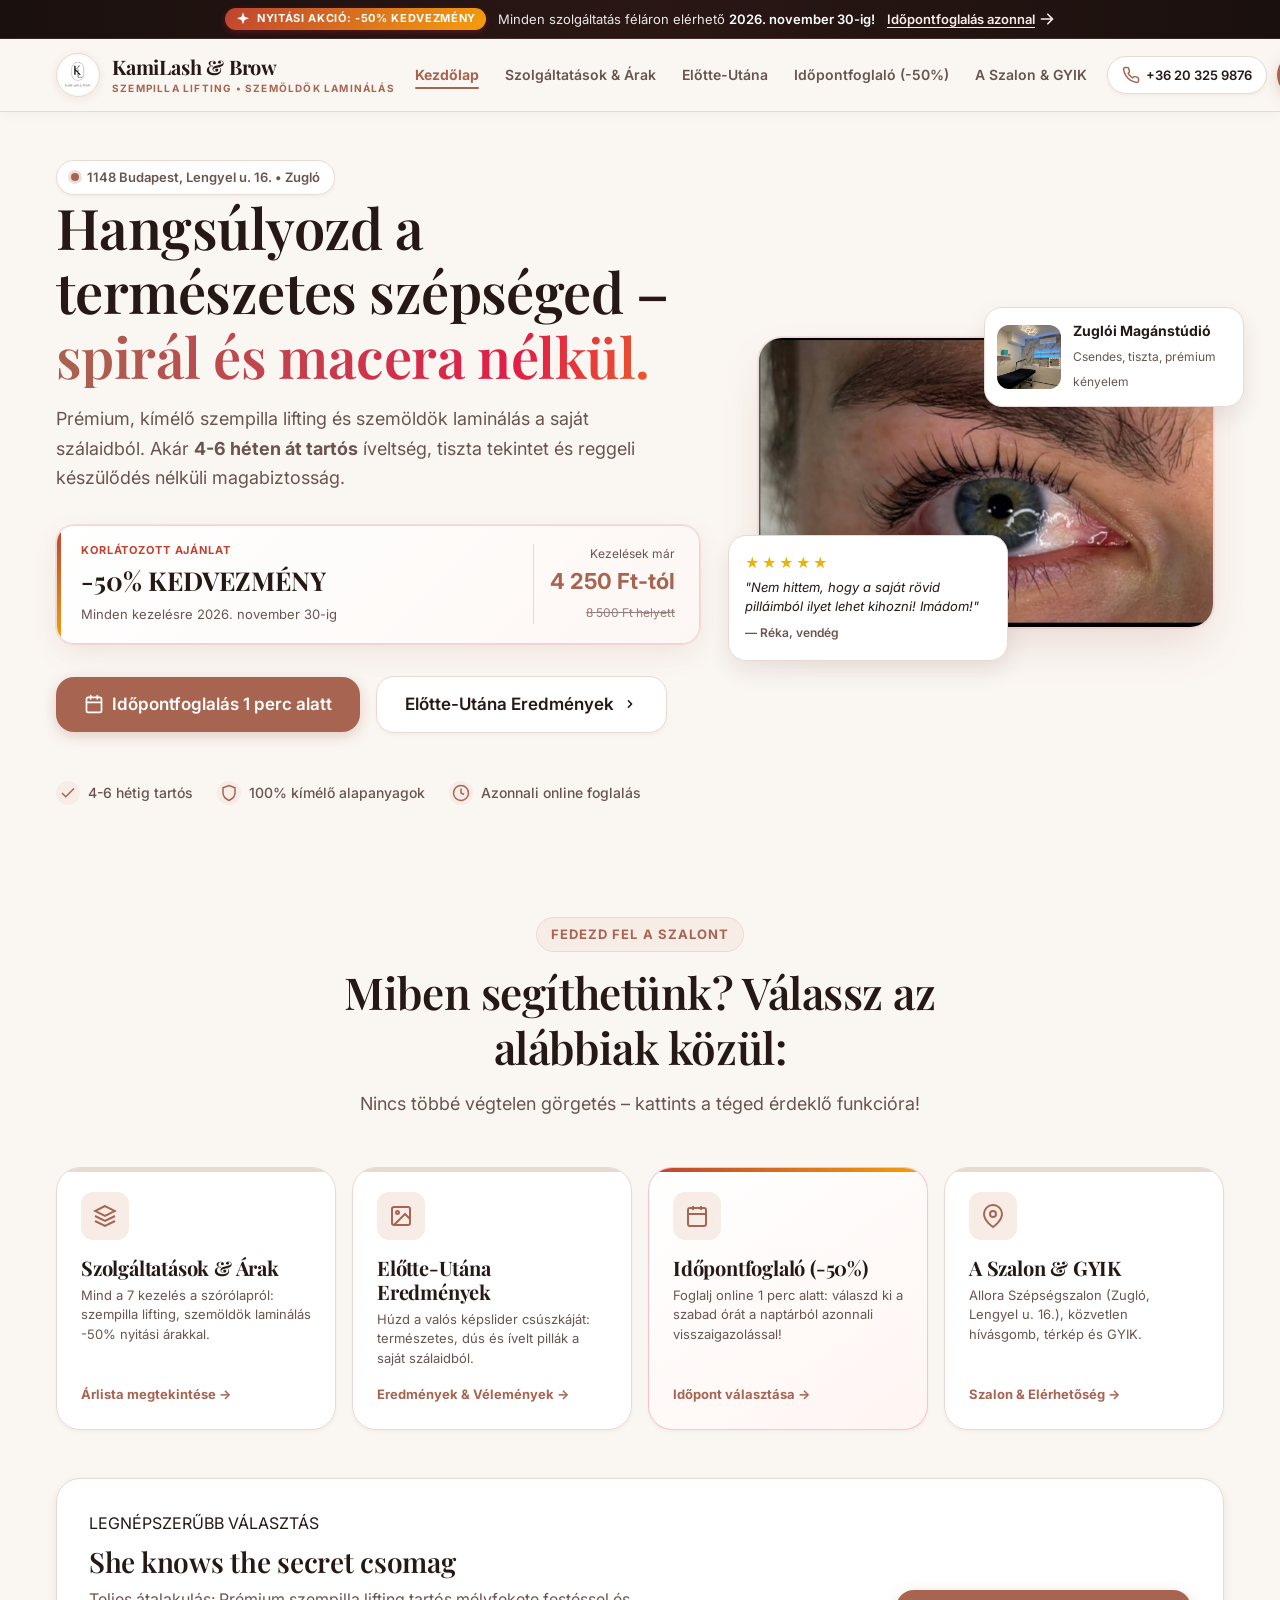
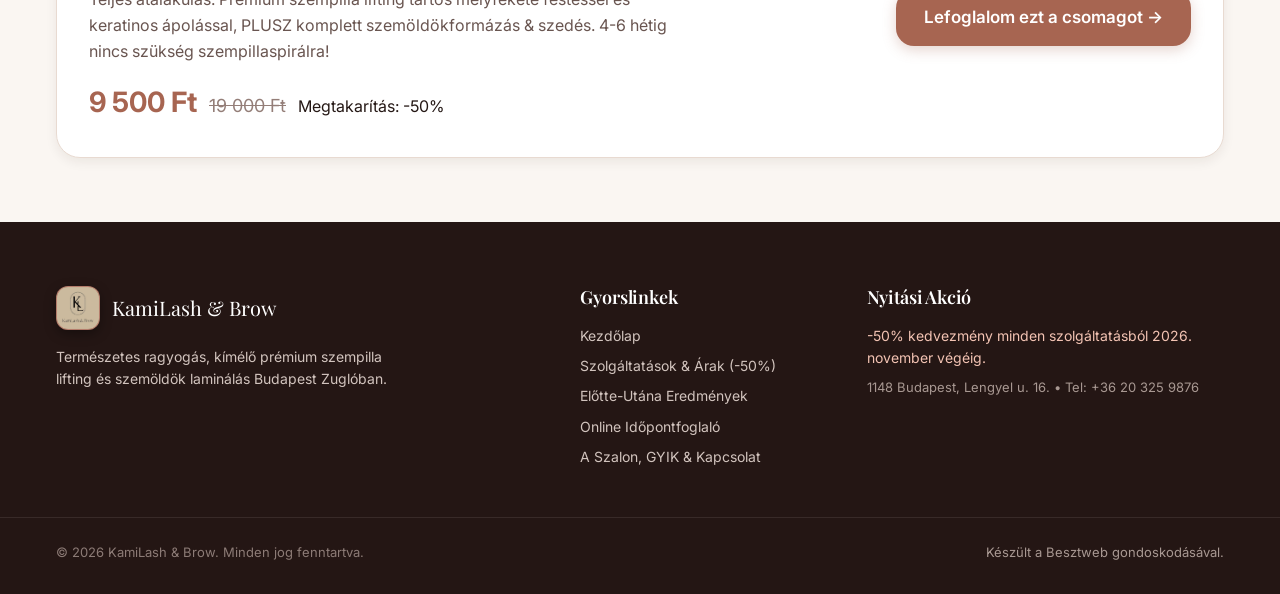
==== commit be59e8e5: "feat: highlight Allora Szépségszalon in quick nav" ====
--- a/index.html
+++ b/index.html
@@ -320,7 +320,7 @@
                 <svg viewBox="0 0 24 24" width="24" height="24" fill="none" stroke="currentColor" stroke-width="2"><path d="M21 10c0 7-9 13-9 13s-9-6-9-13a9 9 0 0 1 18 0z"/><circle cx="12" cy="10" r="3"/></svg>
               </div>
               <h3 class="card-title">A Szalon & GYIK</h3>
-              <p class="card-desc">Zuglói csendes stúdió (Lengyel u. 16.), közvetlen hívásgomb, térkép és fontos tudnivalók.</p>
+              <p class="card-desc">Allora Szépségszalon (Zugló, Lengyel u. 16.), közvetlen hívásgomb, térkép és GYIK.</p>
             </div>
             <span class="card-arrow">Szalon & Elérhetőség &rarr;</span>
           </a>
--- a/styles.css
+++ b/styles.css
@@ -3472,6 +3472,65 @@
   border-radius: 2px;
 }
 
+/* Minup Hivatalos Alternatíva Doboz */
+.minup-badge-box {
+  display: flex;
+  align-items: center;
+  justify-content: space-between;
+  gap: 1.25rem;
+  background: linear-gradient(135deg, rgba(167, 101, 81, 0.07) 0%, rgba(196, 151, 100, 0.08) 100%);
+  border: 1px solid rgba(167, 101, 81, 0.25);
+  border-radius: var(--radius-lg);
+  padding: 1rem 1.5rem;
+  margin: 1.75rem auto 2.25rem;
+  max-width: 720px;
+  text-align: left;
+  box-shadow: 0 4px 16px rgba(167, 101, 81, 0.06);
+}
+
+.minup-icon-box {
+  font-size: 1.75rem;
+  line-height: 1;
+  flex-shrink: 0;
+}
+
+.minup-text-box {
+  flex-grow: 1;
+}
+
+.minup-text-box strong {
+  display: block;
+  font-size: 0.9375rem;
+  color: var(--color-text-main);
+  font-weight: 700;
+  margin-bottom: 2px;
+}
+
+.minup-text-box span {
+  display: block;
+  font-size: 0.8125rem;
+  color: var(--color-text-muted);
+}
+
+.minup-direct-btn {
+  white-space: nowrap;
+  flex-shrink: 0;
+}
+
+@media (max-width: 640px) {
+  .minup-badge-box {
+    flex-direction: column;
+    align-items: stretch;
+    gap: 0.875rem;
+    padding: 1rem;
+    margin: 1.25rem 0 1.75rem;
+  }
+  .minup-direct-btn {
+    width: 100%;
+    justify-content: center;
+  }
+}
+
 /* --------------------------------------------------------------------------
    17. REDUCED MOTION (HOZZÁFÉRHETŐSÉG)
    -------------------------------------------------------------------------- */
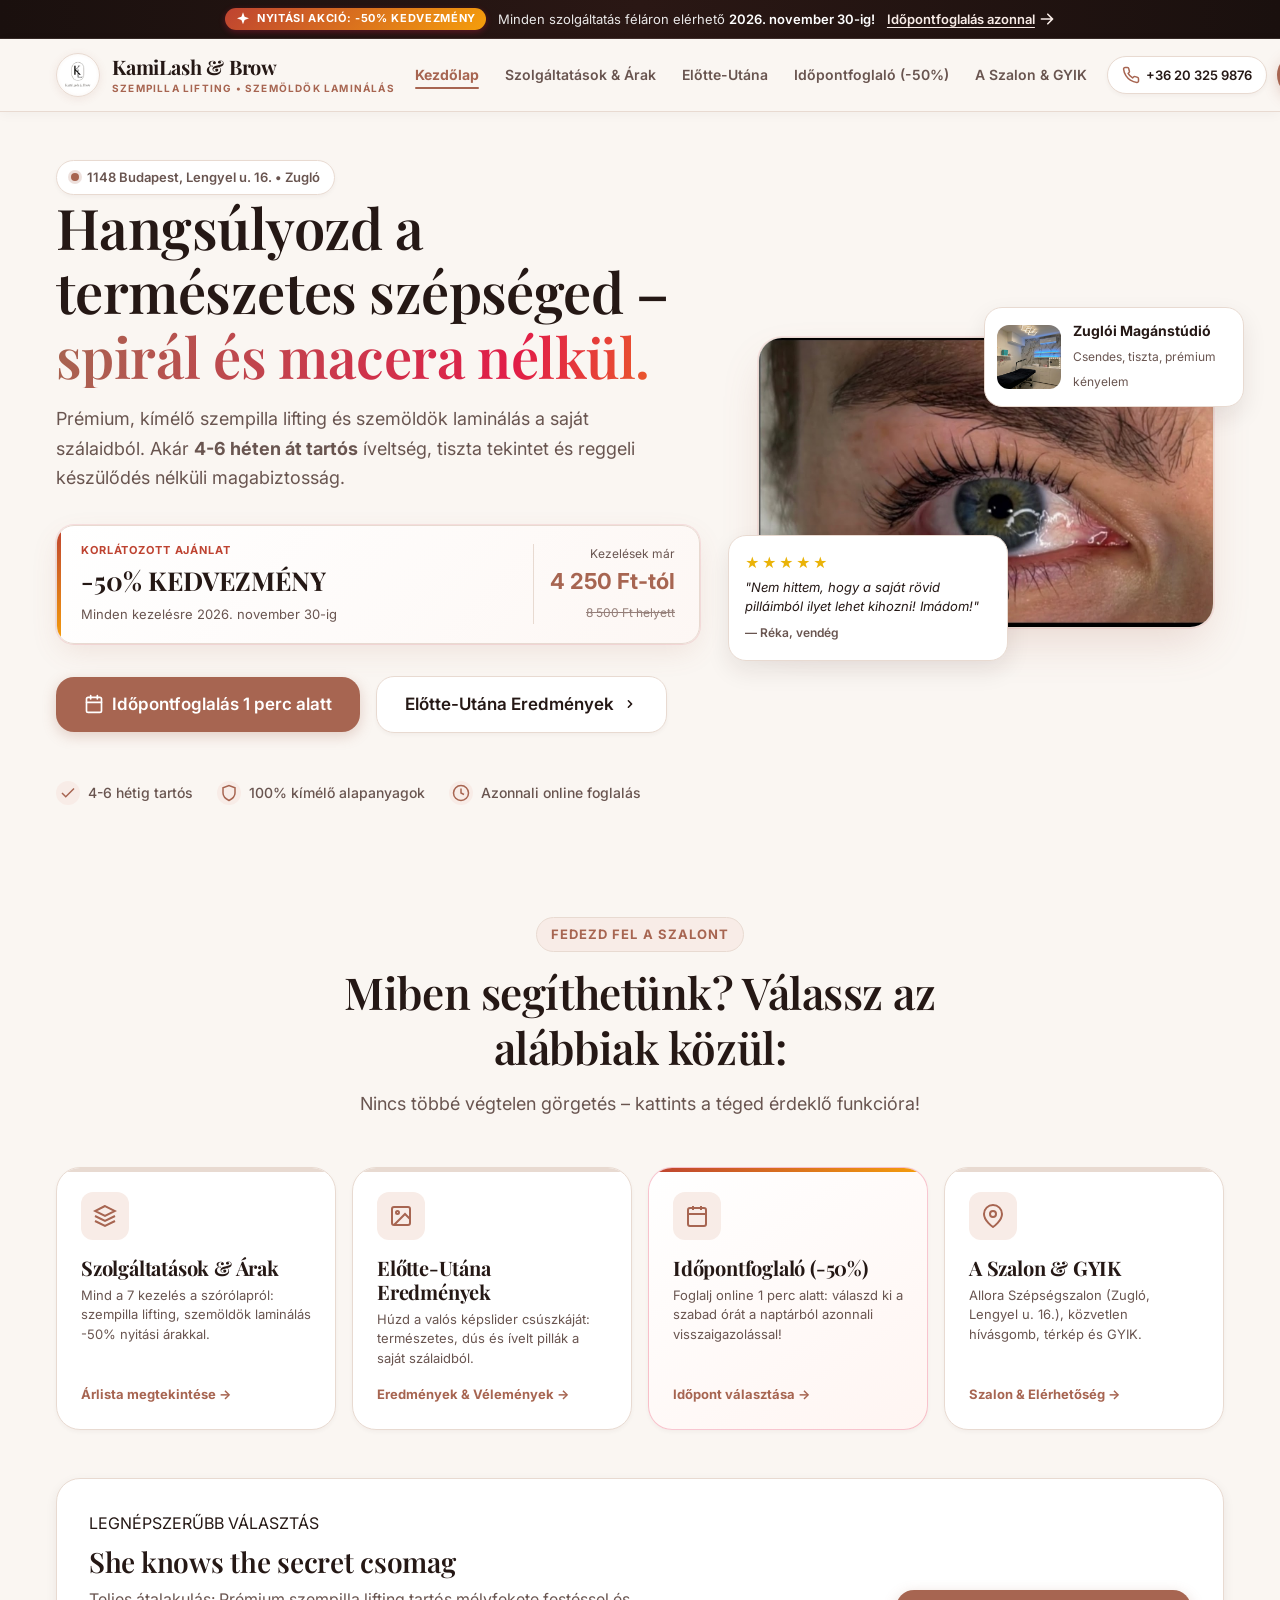
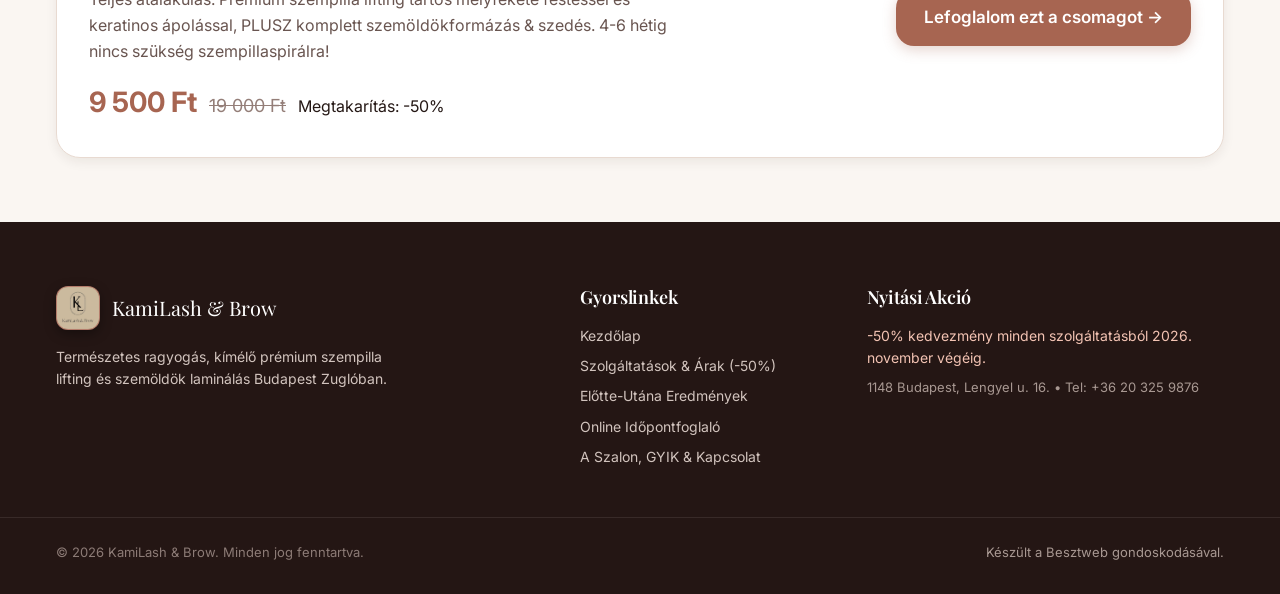
==== commit 7f48b731: "fix(nav): remove duplicate script tag" ====
--- a/index.html
+++ b/index.html
@@ -412,7 +412,5 @@
   </div>
 
   <script src="main.js"></script>
-
-  <script src="main.js"></script>
 </body>
 </html>
--- a/styles.css
+++ b/styles.css
@@ -377,7 +377,7 @@
 .site-header {
   position: sticky;
   top: 0;
-  z-index: 100;
+  z-index: 1000;
   background-color: rgba(250, 246, 242, 0.96);
   backdrop-filter: blur(14px);
   -webkit-backdrop-filter: blur(14px);
@@ -392,6 +392,8 @@
   justify-content: space-between;
   gap: var(--space-md);
   height: 72px;
+  position: relative;
+  z-index: 102;
 }
 
 .brand-logo {
@@ -559,6 +561,10 @@
   border: 1px solid var(--color-border);
   cursor: pointer;
   flex-shrink: 0;
+  position: relative;
+  z-index: 103;
+  touch-action: manipulation;
+  -webkit-tap-highlight-color: transparent;
 }
 
 .hamburger-bar {
@@ -567,6 +573,7 @@
   background-color: var(--color-text-main);
   border-radius: 2px;
   transition: all var(--transition-normal);
+  pointer-events: none;
 }
 
 .mobile-nav-toggle.open .hamburger-bar:nth-child(1) {
@@ -585,20 +592,38 @@
 .mobile-nav-drawer {
   display: none;
   position: fixed;
-  top: 76px;
+  top: 0;
   left: 0;
   right: 0;
   bottom: 0;
+  width: 100%;
+  height: 100vh;
+  height: 100dvh;
   background: rgba(250, 246, 242, 0.98);
-  backdrop-filter: blur(16px);
-  padding: var(--space-xl) var(--space-md);
-  z-index: 99;
+  backdrop-filter: blur(20px);
+  -webkit-backdrop-filter: blur(20px);
+  padding: calc(88px + env(safe-area-inset-top, 0px)) var(--space-md) calc(32px + env(safe-area-inset-bottom, 0px));
+  z-index: 101;
   overflow-y: auto;
-  border-top: 1px solid var(--color-border);
+  overscroll-behavior: contain;
+  -webkit-overflow-scrolling: touch;
+  border-top: none;
 }
 
 .mobile-nav-drawer.open {
   display: block;
+  animation: mobileNavFadeIn 0.25s ease forwards;
+}
+
+@keyframes mobileNavFadeIn {
+  from {
+    opacity: 0;
+    transform: translateY(-8px);
+  }
+  to {
+    opacity: 1;
+    transform: translateY(0);
+  }
 }
 
 .mobile-nav-list {
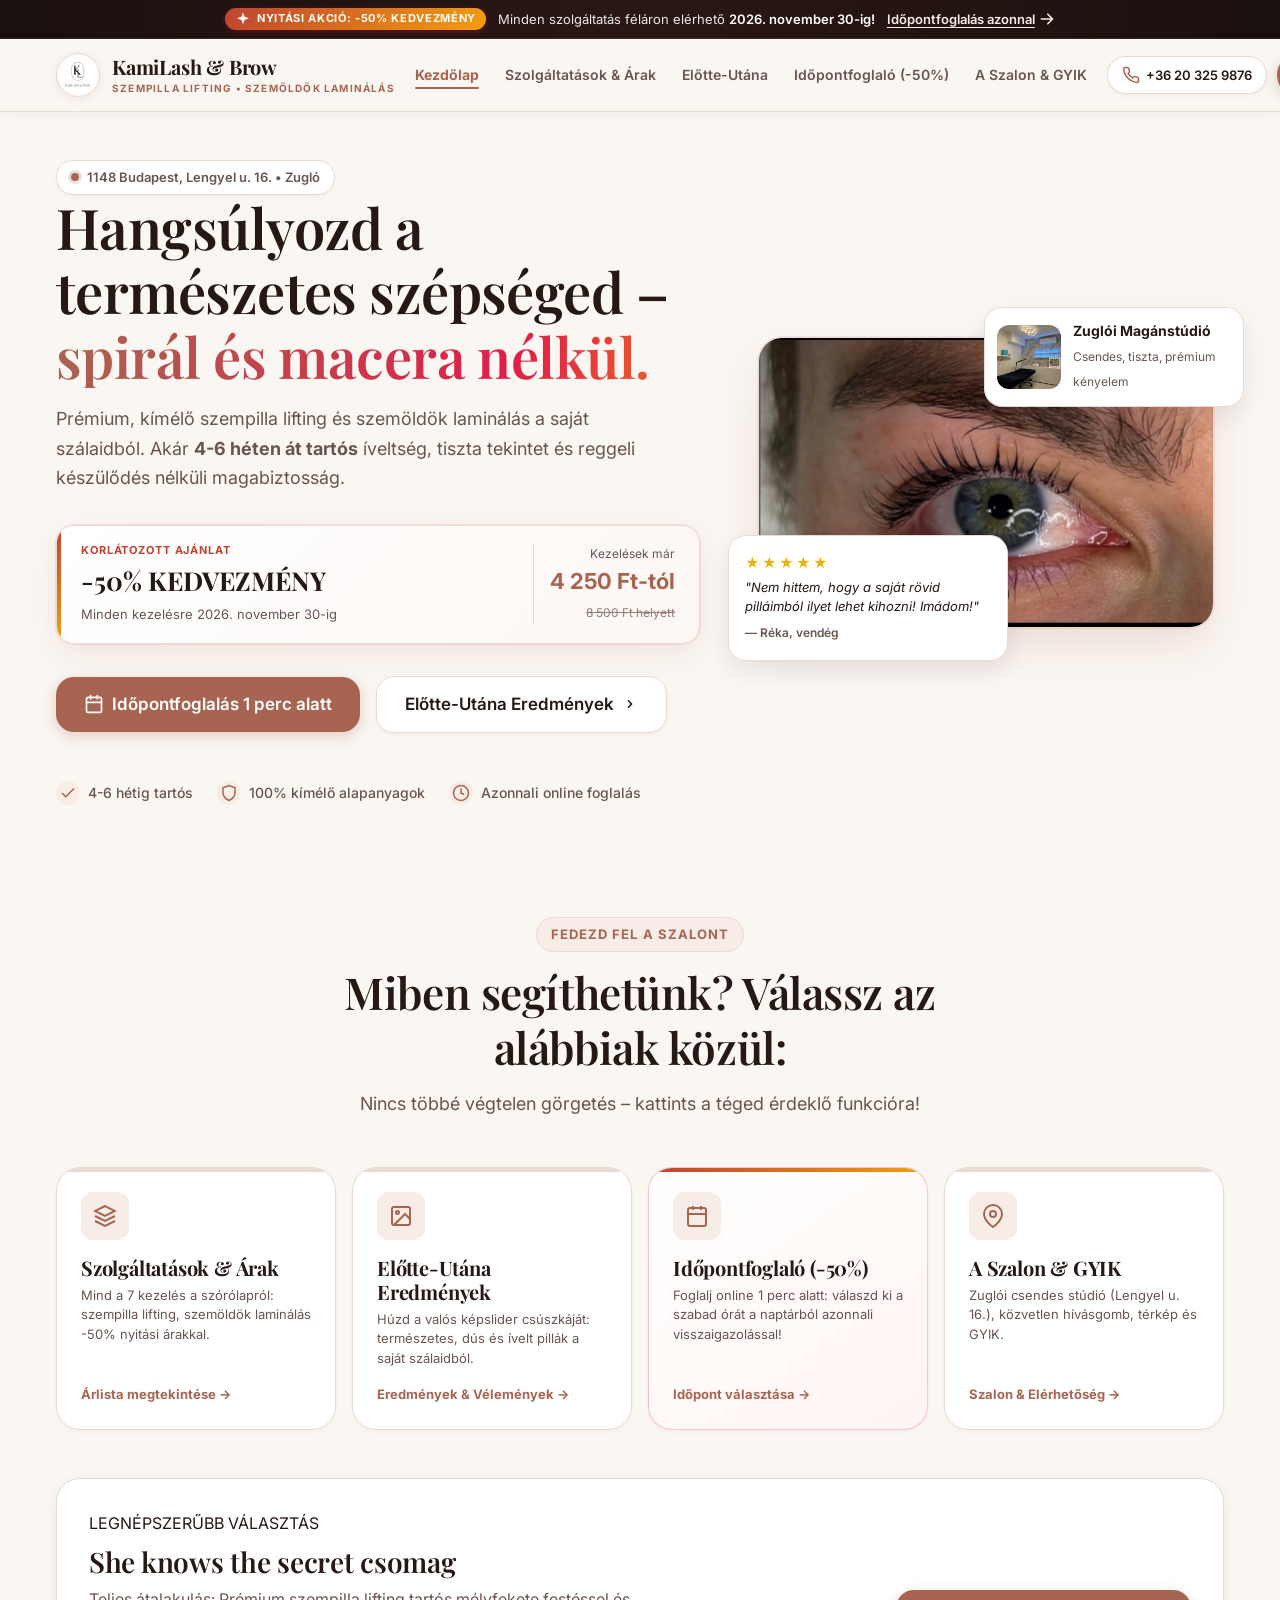
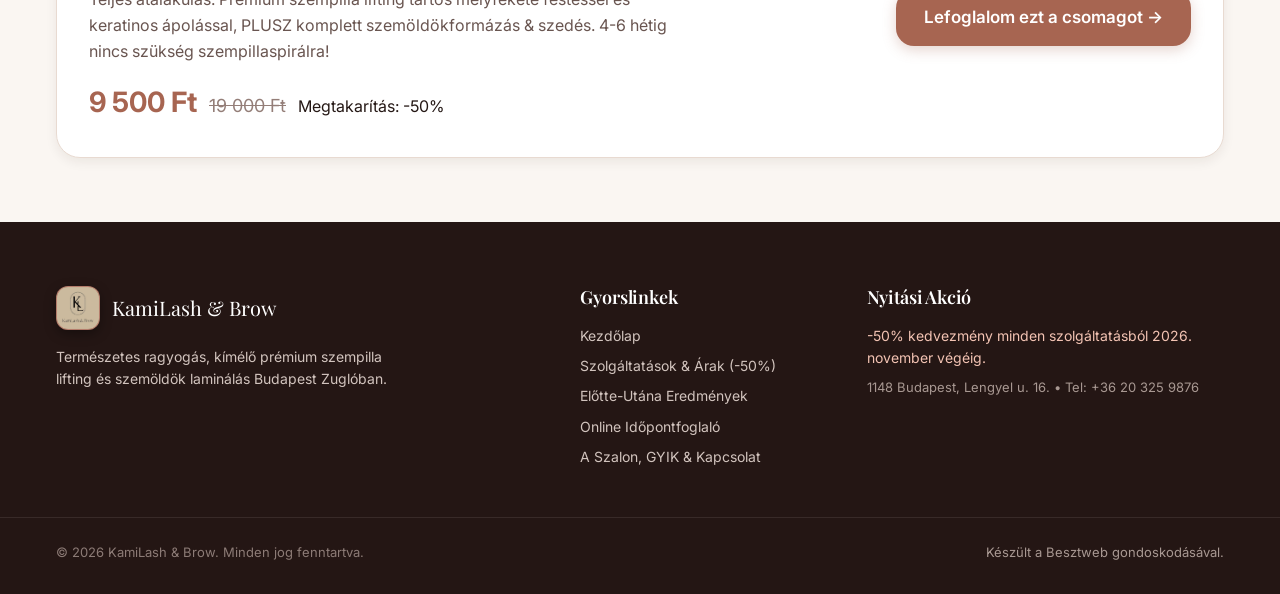
==== commit e1d15ab3: "fix: remove Allora salon reference from quick nav" ====
--- a/index.html
+++ b/index.html
@@ -320,7 +320,7 @@
                 <svg viewBox="0 0 24 24" width="24" height="24" fill="none" stroke="currentColor" stroke-width="2"><path d="M21 10c0 7-9 13-9 13s-9-6-9-13a9 9 0 0 1 18 0z"/><circle cx="12" cy="10" r="3"/></svg>
               </div>
               <h3 class="card-title">A Szalon & GYIK</h3>
-              <p class="card-desc">Allora Szépségszalon (Zugló, Lengyel u. 16.), közvetlen hívásgomb, térkép és GYIK.</p>
+              <p class="card-desc">Zuglói csendes stúdió (Lengyel u. 16.), közvetlen hívásgomb, térkép és GYIK.</p>
             </div>
             <span class="card-arrow">Szalon & Elérhetőség &rarr;</span>
           </a>
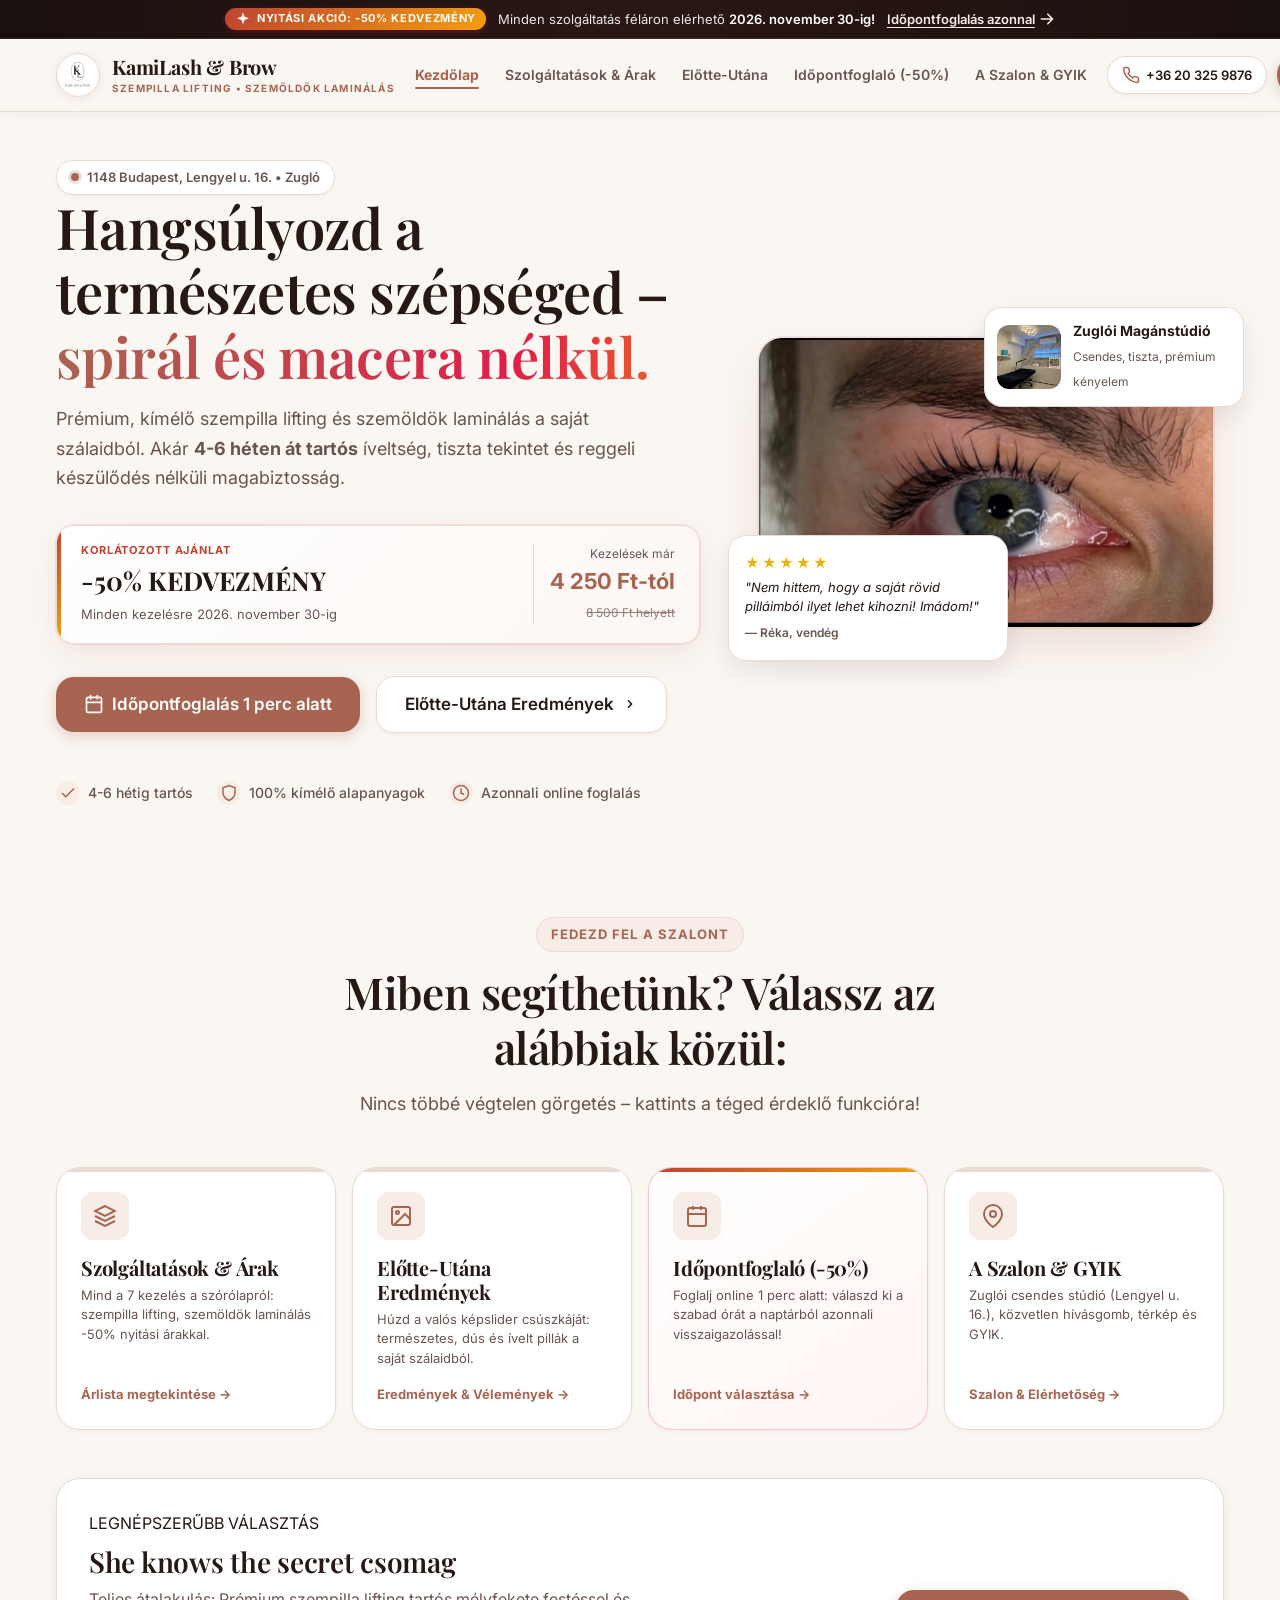
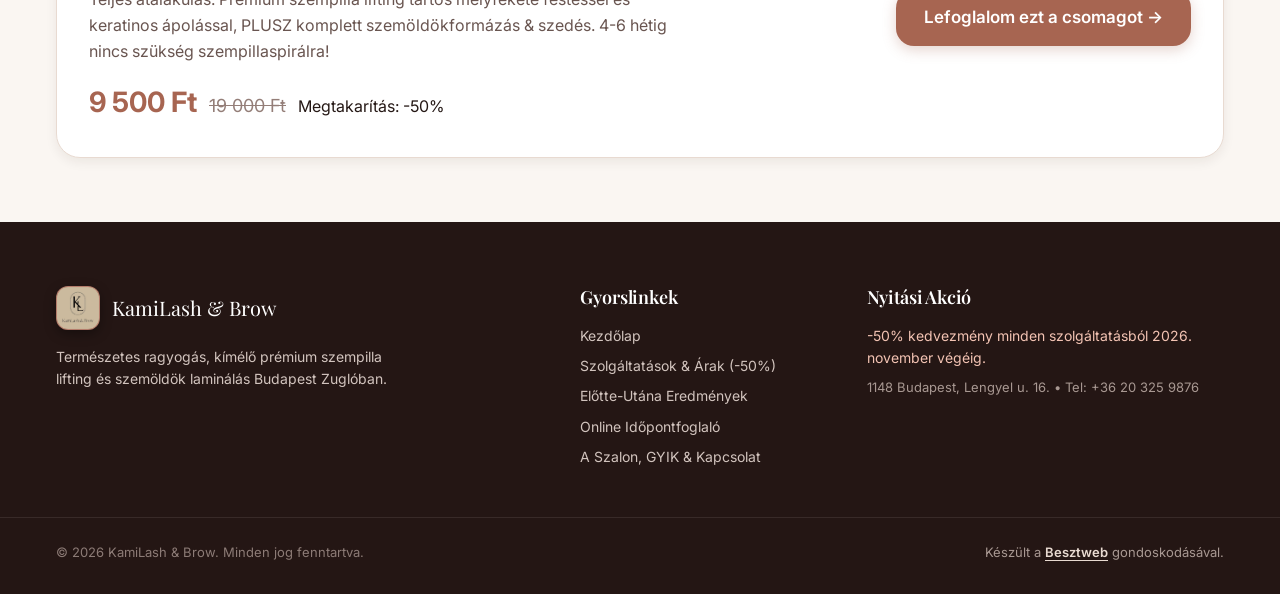
==== commit 9586c56f: "feat: link footer Besztweb to beszterczey.com" ====
--- a/index.html
+++ b/index.html
@@ -84,7 +84,7 @@
 <!-- 2. Fejléc & Fő Navigáció -->
   <header class="site-header" id="header">
     <div class="container header-inner">
-      <a href="#" class="brand-logo" aria-label="KamiLash & Brow Kezdőlap">
+      <a href="index.html" class="brand-logo" aria-label="KamiLash & Brow Kezdőlap">
         <div class="logo-badge-frame" aria-hidden="true">
           <img src="assets/images/logo-transparent.png" alt="KamiLash & Brow embléma" class="brand-logo-img" width="48" height="48">
         </div>
@@ -391,7 +391,7 @@
     <div class="footer-bottom">
       <div class="container bottom-inner">
         <p>&copy; 2026 KamiLash & Brow. Minden jog fenntartva.</p>
-        <p class="created-by">Készült a Besztweb gondoskodásával.</p>
+        <p class="created-by">Készült a <a href="https://beszterczey.com" target="_blank" rel="noopener noreferrer">Besztweb</a> gondoskodásával.</p>
       </div>
     </div>
   </footer>
--- a/styles.css
+++ b/styles.css
@@ -3077,6 +3077,18 @@
   color: #A89892;
 }
 
+.created-by a {
+  color: #E8DAD1;
+  font-weight: 600;
+  text-decoration: underline;
+  text-underline-offset: 3px;
+  transition: color var(--transition-fast);
+}
+
+.created-by a:hover {
+  color: #FFFFFF;
+}
+
 /* --------------------------------------------------------------------------
    15. LEBEGŐ MOBIL SÁV (STICKY MOBILE BOTTOM BAR)
    -------------------------------------------------------------------------- */
